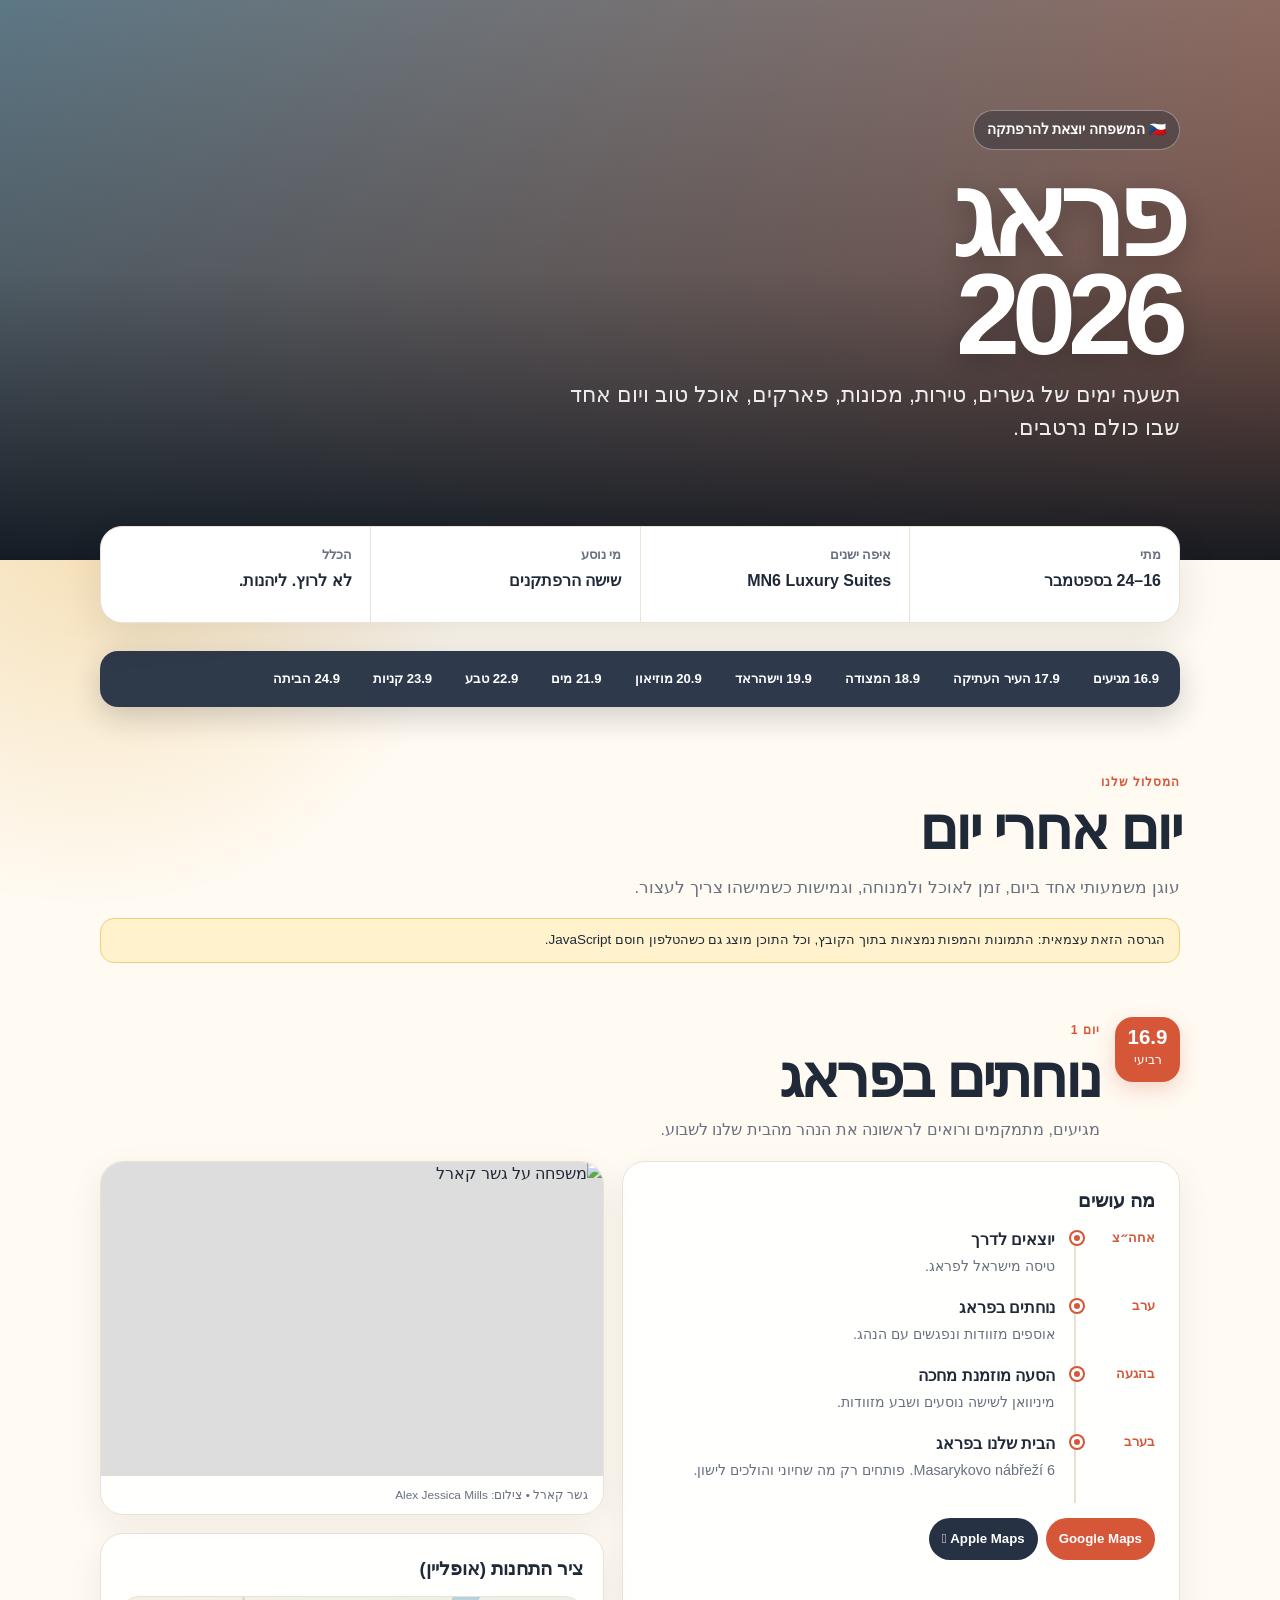
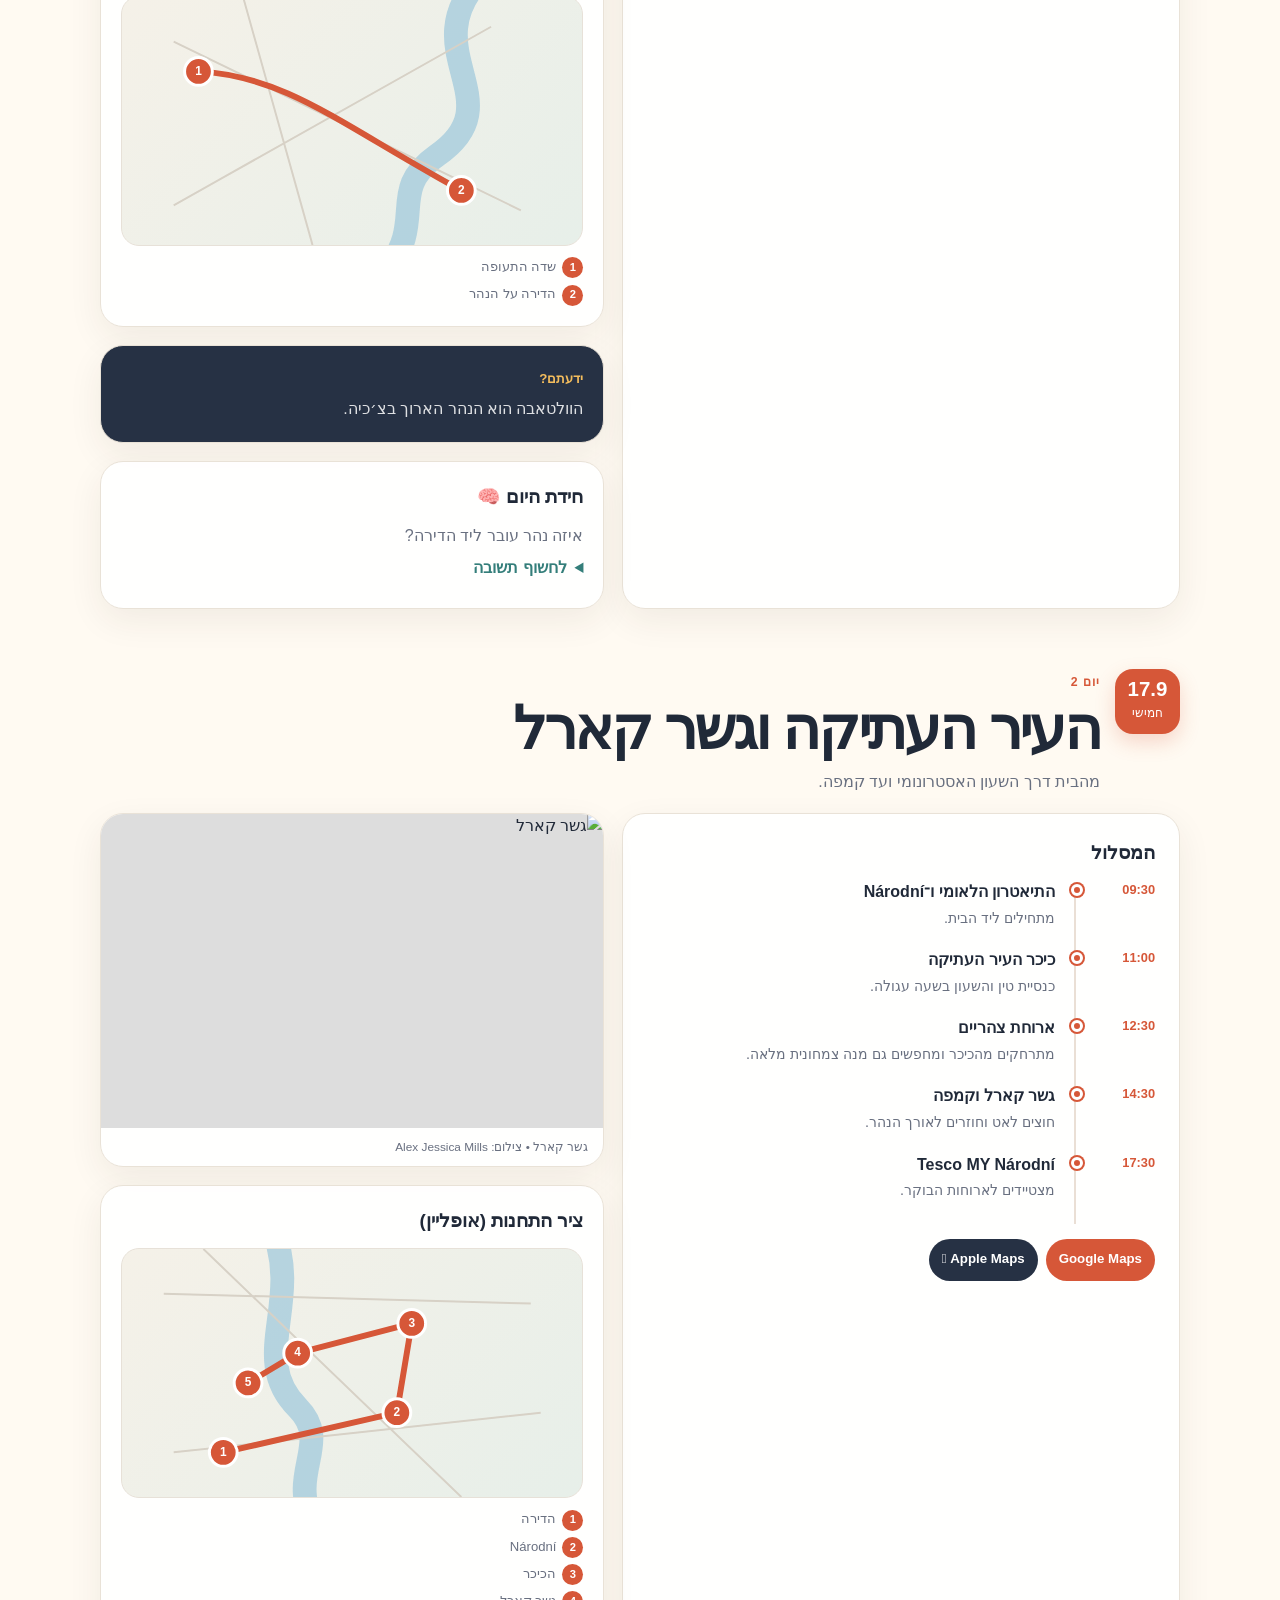
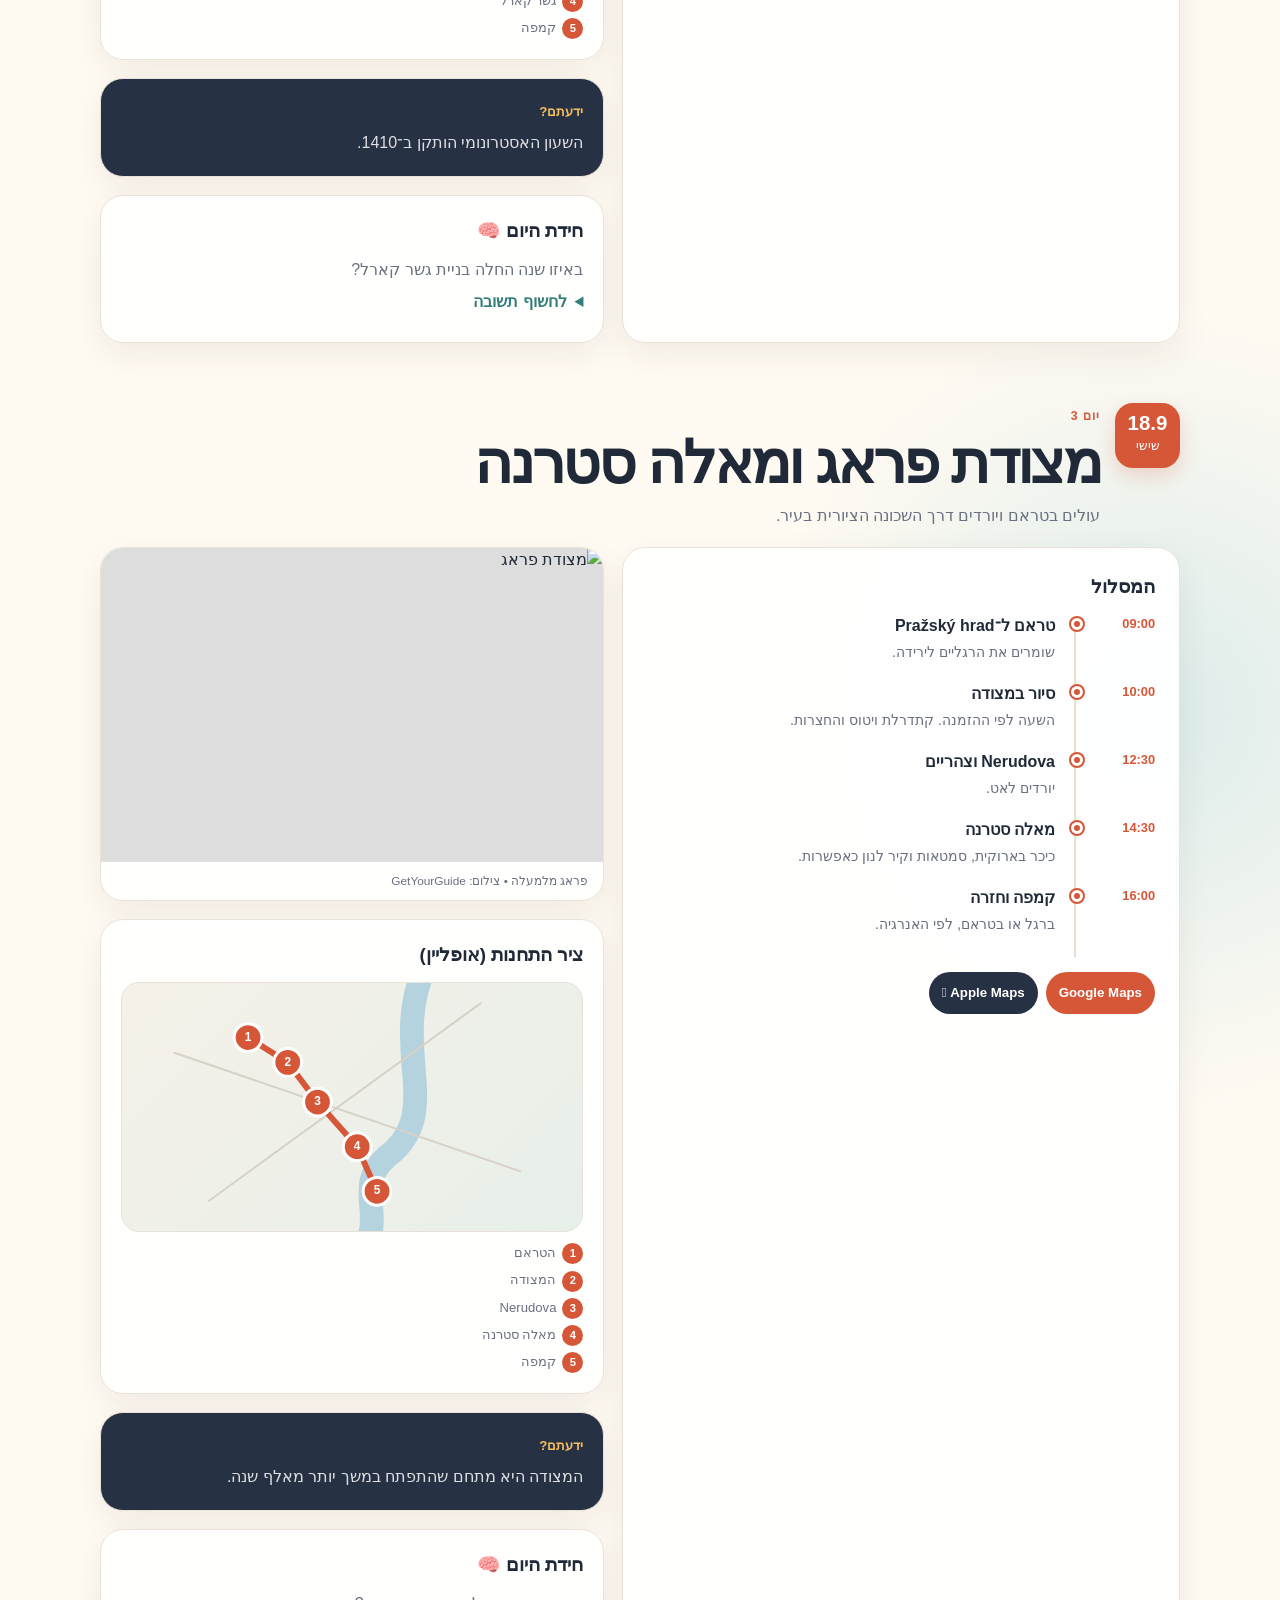
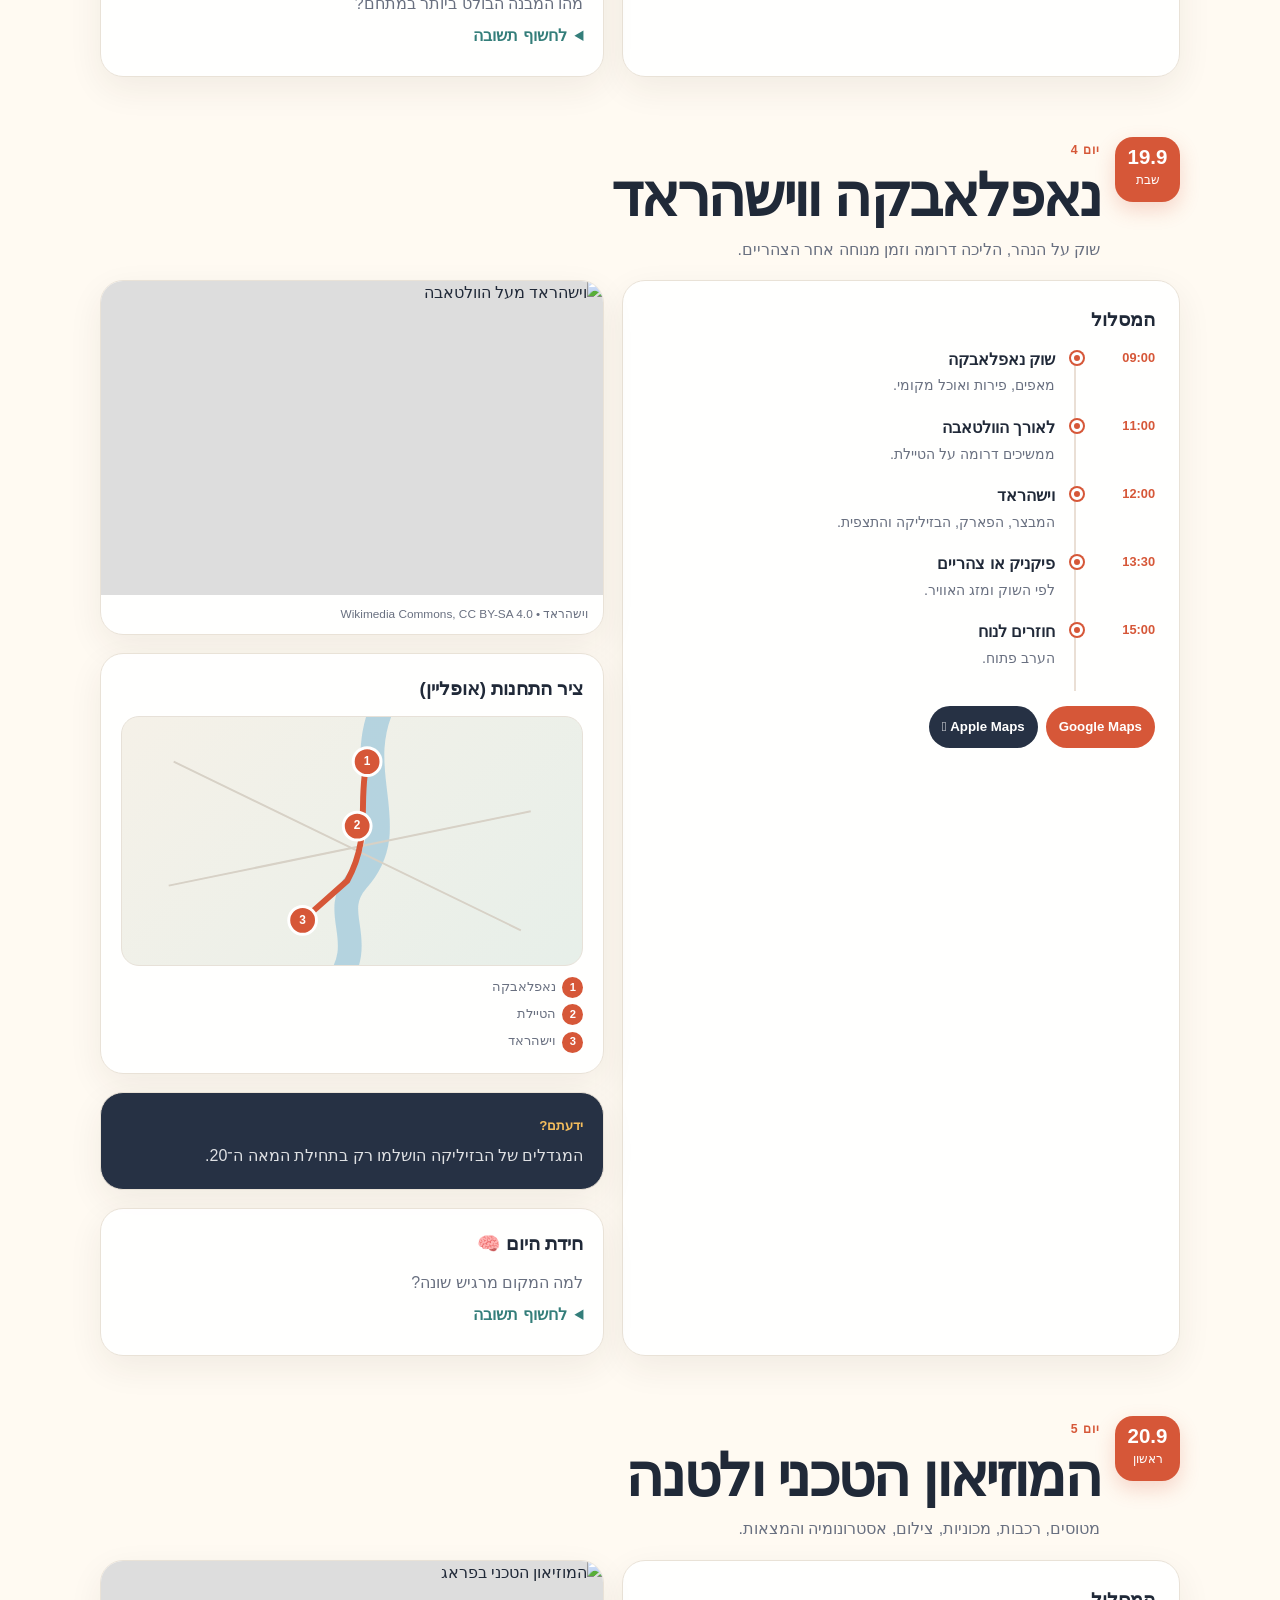
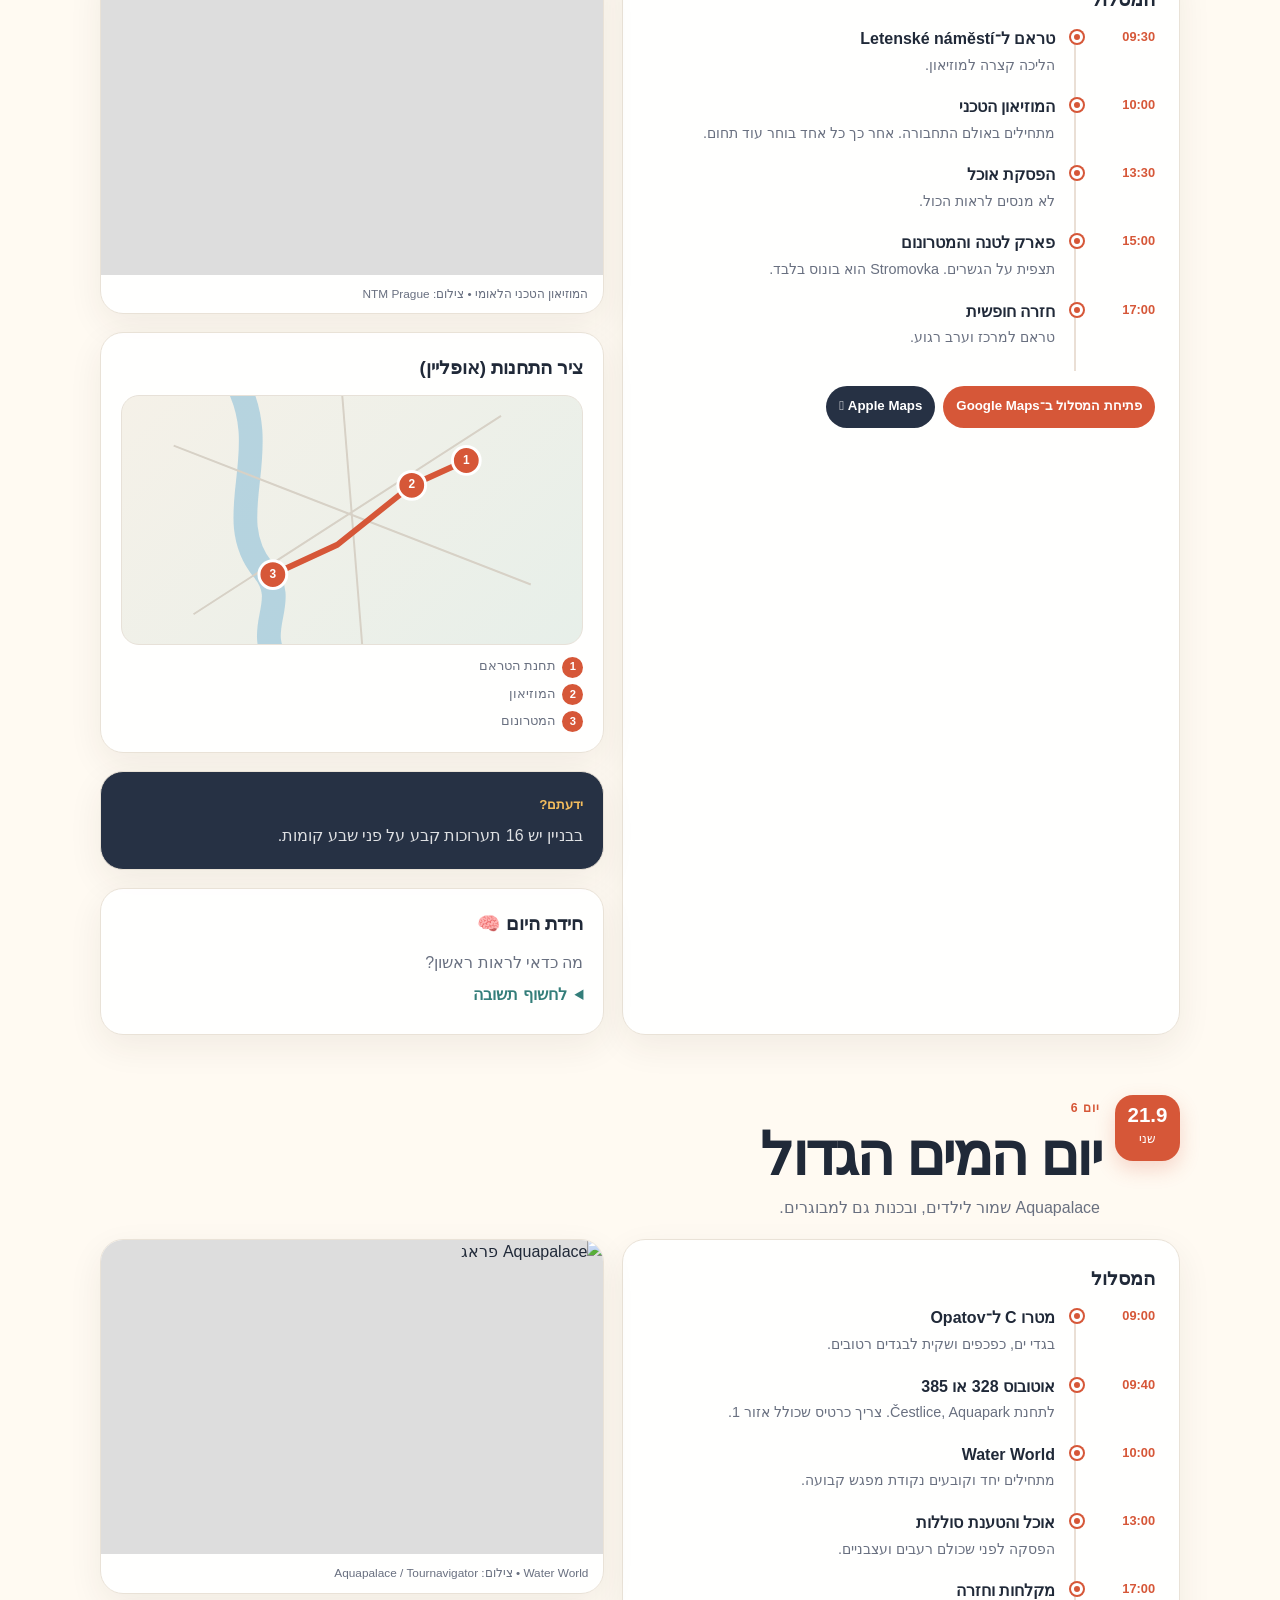
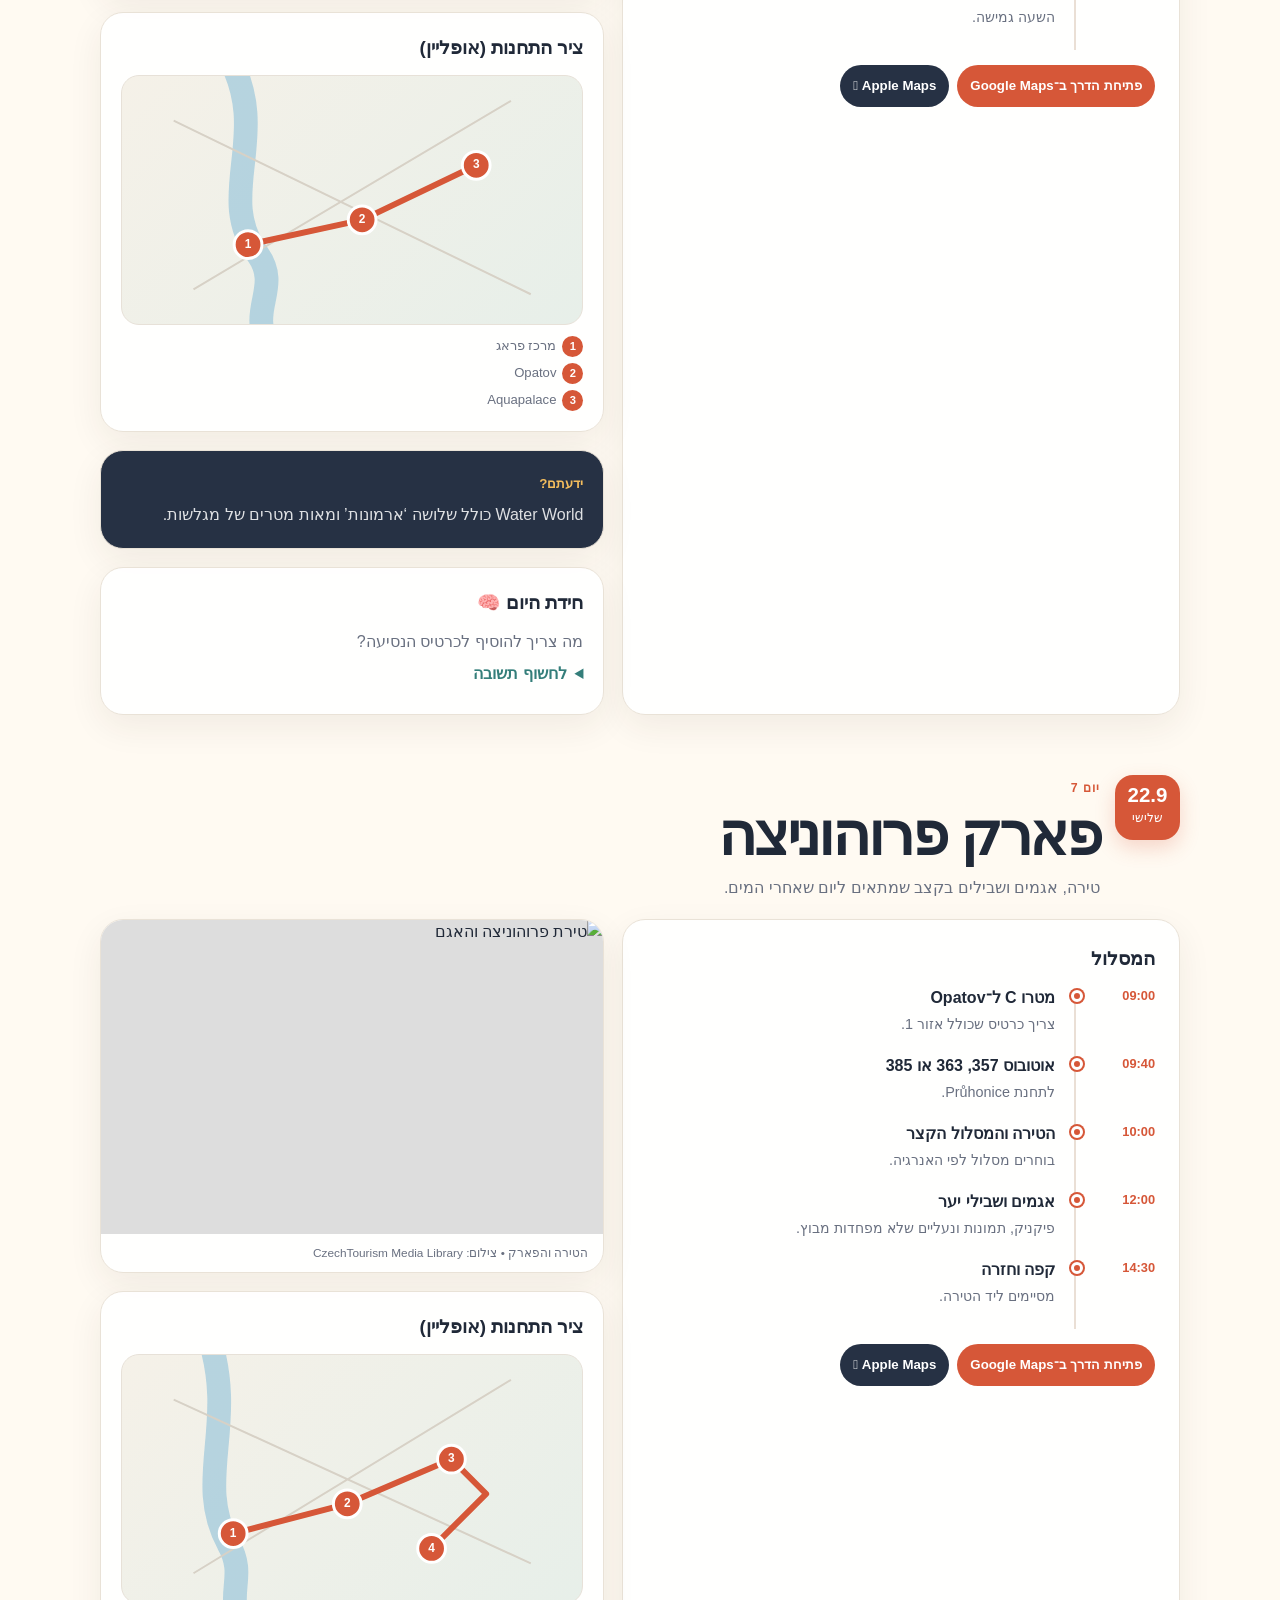
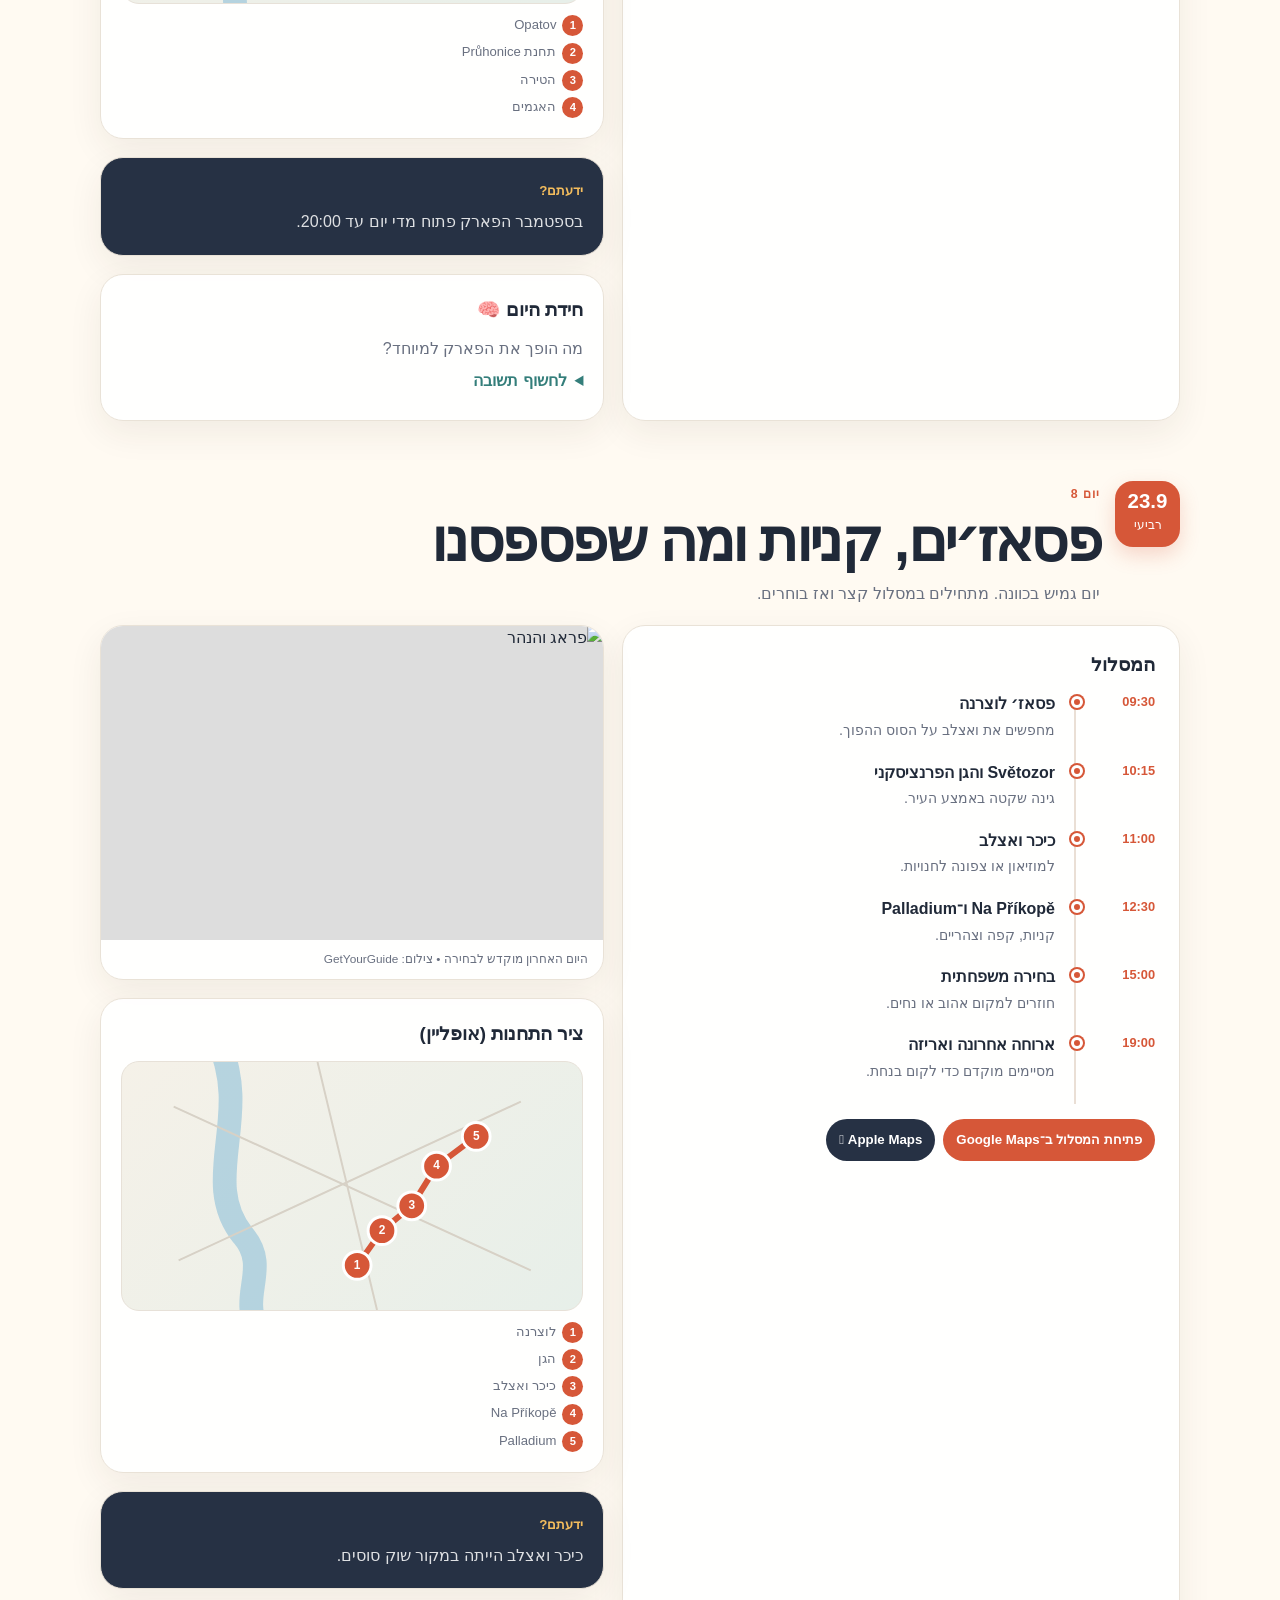
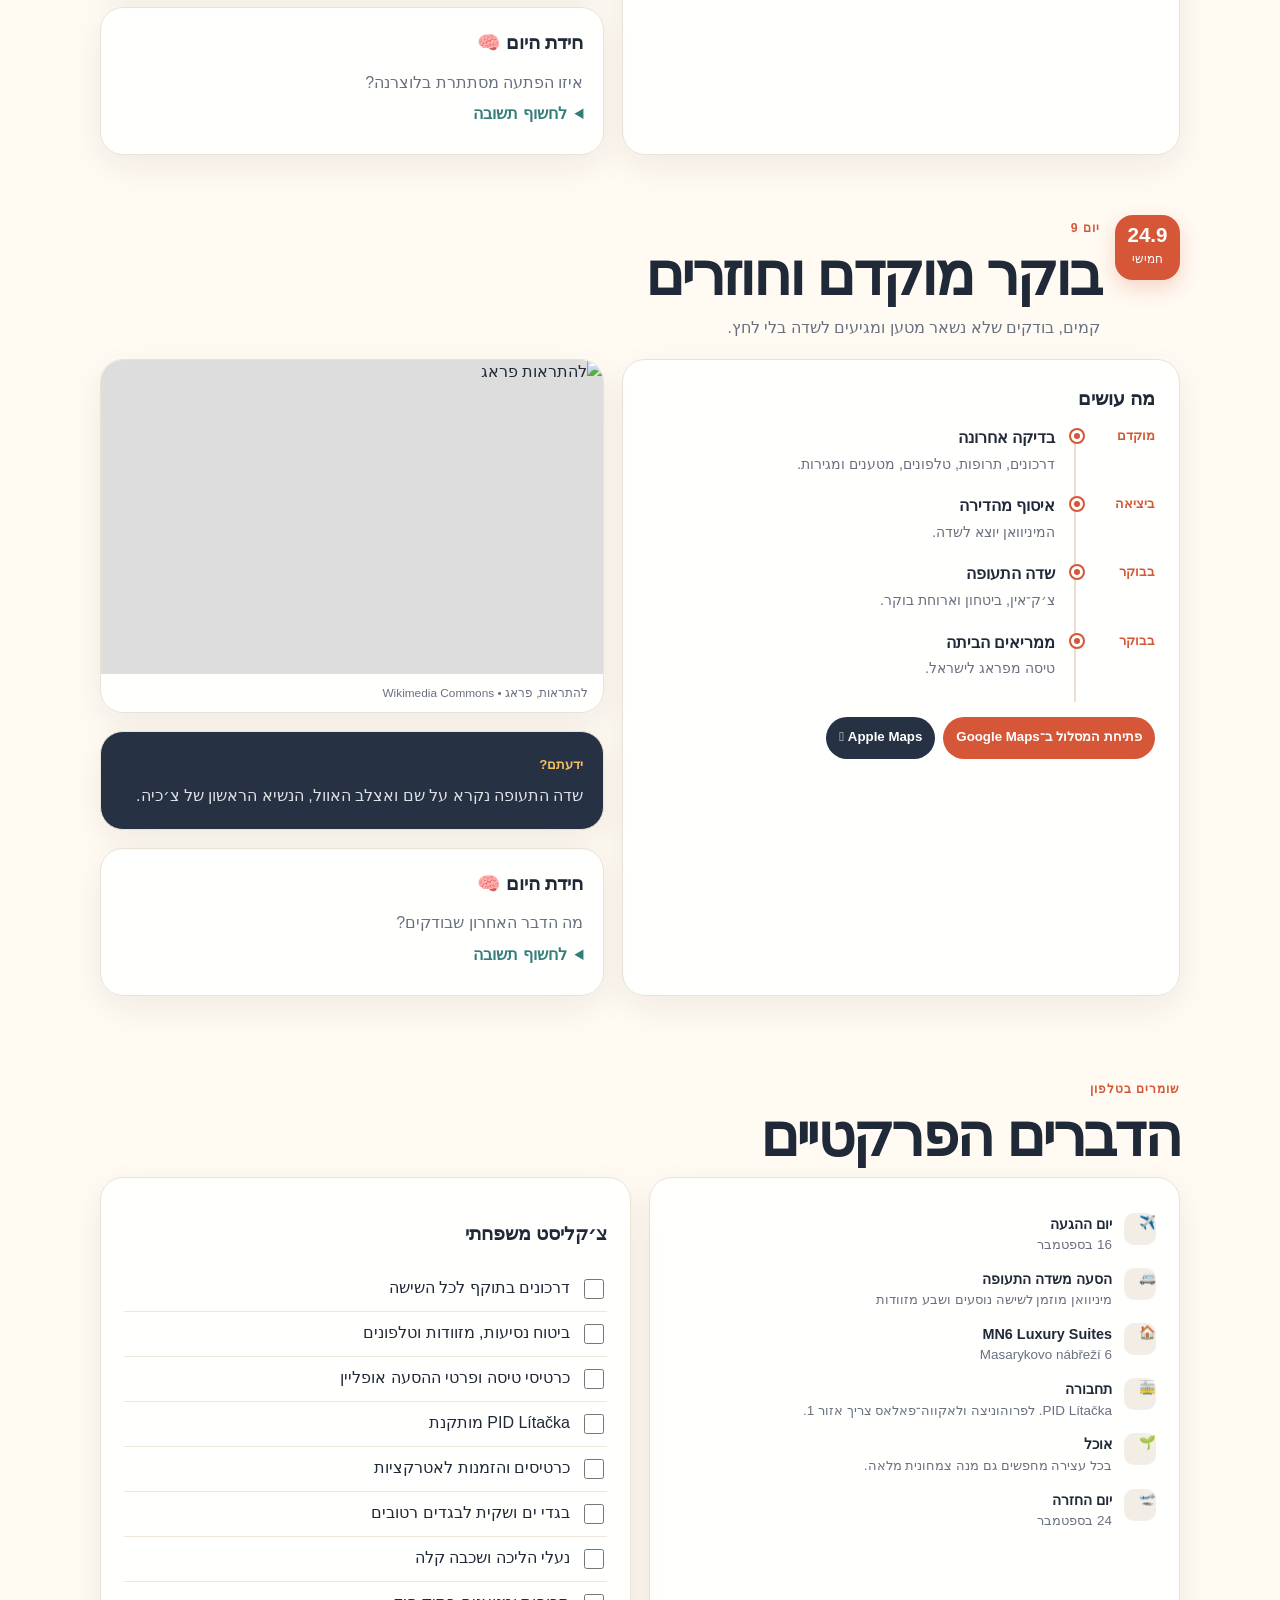
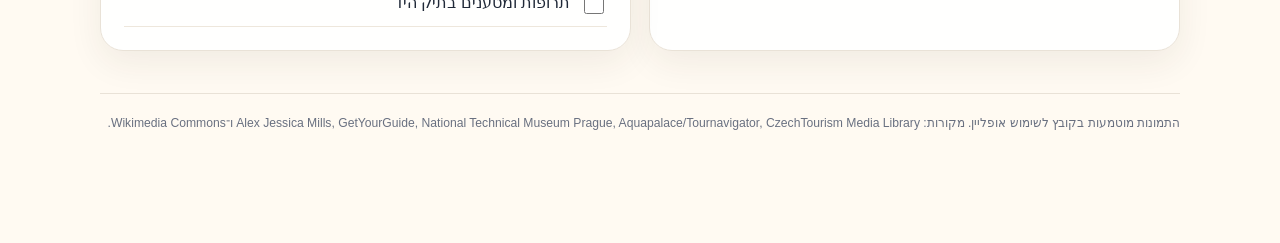
==== index.html @ 0d59b21f "Publish Prague 2026 family trip website" ====
<!doctype html>
<html lang="he" dir="rtl">
<head>
<meta charset="utf-8"><meta name="viewport" content="width=device-width,initial-scale=1,viewport-fit=cover"><meta name="theme-color" content="#263144"><meta name="robots" content="noindex,nofollow,noarchive"><meta property="og:title" content="פראג 2026 | הטיול המשפחתי שלנו"><meta property="og:description" content="תשעה ימים של גשרים, טירות, פארקים והרפתקאות בפראג."><meta property="og:image" content="https://alexjessicamills.com/wp-content/uploads/2025/11/Charles-Bridge-in-Prague-768x1024.jpg"><title>פראג 2026 | הטיול המשפחתי שלנו</title>
<style>
:root{--ink:#202938;--muted:#697080;--paper:#fffaf2;--line:#e9e2d7;--red:#d65738;--teal:#347e7a;--blue:#9dc8dc;--nav:#263144;--shadow:0 16px 42px rgba(42,36,29,.11)}*{box-sizing:border-box}html{scroll-behavior:smooth}body{margin:0;background:radial-gradient(circle at 7% 4%,#f5dfb5 0,transparent 24rem),radial-gradient(circle at 90% 30%,#dcecea 0,transparent 25rem),var(--paper);color:var(--ink);font-family:Arial,"Noto Sans Hebrew",sans-serif;line-height:1.55}a{color:inherit}.wrap{width:min(1080px,calc(100% - 28px));margin:auto}.hero{min-height:560px;color:#fff;display:flex;align-items:flex-end;background:linear-gradient(180deg,rgba(8,18,27,.05),rgba(8,18,27,.28) 48%,rgba(8,18,27,.9)),url("https://alexjessicamills.com/wp-content/uploads/2025/11/Charles-Bridge-in-Prague-768x1024.jpg") center 43%/cover,linear-gradient(135deg,#617d8b,#aa6b56)}.hero-inner{padding:70px 0 75px}.tag{display:inline-flex;padding:8px 13px;border-radius:999px;border:1px solid rgba(255,255,255,.35);background:rgba(22,30,42,.35);font-weight:800;font-size:.86rem}.hero h1{font-size:clamp(4rem,11vw,7.2rem);line-height:.85;letter-spacing:-.07em;margin:18px 0 14px;text-shadow:0 8px 24px rgba(0,0,0,.25)}.hero p{max-width:650px;font-size:clamp(1.05rem,2vw,1.35rem);margin:0;color:rgba(255,255,255,.9)}.trip-facts{display:grid;grid-template-columns:repeat(4,1fr);gap:1px;background:var(--line);border:1px solid var(--line);border-radius:22px;overflow:hidden;box-shadow:var(--shadow);margin-top:-34px;position:relative}.trip-facts div{background:#fff;padding:18px;min-height:95px}.trip-facts small{display:block;color:var(--muted);font-weight:800}.trip-facts strong{display:block;margin-top:3px}.day-nav{position:sticky;top:0;z-index:50;margin:28px 0 0;padding:8px;display:flex;gap:7px;overflow-x:auto;background:rgba(38,49,68,.96);border-radius:18px;box-shadow:0 10px 30px rgba(20,25,35,.2)}.day-nav a{flex:0 0 auto;padding:10px 13px;border-radius:12px;color:#fff;text-decoration:none;font-size:.82rem;font-weight:800;white-space:nowrap}.intro{padding:62px 0 12px}.kicker{color:var(--red);font-weight:900;font-size:.77rem;letter-spacing:.08em}.intro h2,.day h2,.practical h2{margin:5px 0 12px;font-size:clamp(2.15rem,5vw,3.7rem);line-height:1;letter-spacing:-.045em}.intro p{max-width:760px;color:var(--muted);font-size:1.05rem}.offline{background:#fff2cc;border:1px solid #efd079;border-radius:14px;padding:11px 14px;margin-top:16px;font-size:.84rem}.day{scroll-margin-top:90px;margin:42px 0 60px}.day-head{display:flex;align-items:flex-start;gap:15px;margin-bottom:18px}.date{flex:0 0 65px;background:var(--red);color:#fff;border-radius:18px;padding:10px 7px;text-align:center;box-shadow:0 8px 20px rgba(214,87,56,.22)}.date strong{display:block;font-size:1.28rem;line-height:1}.date span{font-size:.72rem}.day-title p{margin:7px 0 0;color:var(--muted);max-width:760px}.day-layout{display:grid;grid-template-columns:minmax(0,1.05fr) minmax(310px,.95fr);gap:18px}.card{background:rgba(255,255,255,.95);border:1px solid var(--line);border-radius:23px;box-shadow:0 12px 35px rgba(52,44,35,.07);overflow:hidden}.schedule{padding:24px}.schedule h3,.side h3{margin:0 0 13px;font-size:1.18rem}.stop{display:grid;grid-template-columns:62px 18px 1fr;gap:10px;position:relative;padding-bottom:19px}.stop:not(:last-of-type):after{content:"";position:absolute;right:79px;top:15px;bottom:-3px;width:2px;background:#eadfd5}.time{color:var(--red);font-weight:900;font-size:.8rem;direction:ltr;text-align:right}.dot{width:12px;height:12px;background:var(--red);border:3px solid #fff;box-shadow:0 0 0 2px var(--red);border-radius:50%;margin-top:4px;z-index:1}.stop strong{display:block}.stop p{margin:2px 0 0;color:var(--muted);font-size:.9rem}.links{display:flex;flex-wrap:wrap;gap:8px;margin-top:18px}.map-link{display:inline-flex;align-items:center;justify-content:center;min-height:42px;padding:9px 13px;border-radius:999px;text-decoration:none;font-size:.83rem;font-weight:900;background:var(--red);color:#fff}.map-link.apple{background:var(--nav)}.map-link:not(.apple){order:-1}.day-side{display:grid;gap:18px;align-content:start}.photo{width:100%;aspect-ratio:16/10;display:block;object-fit:cover;background:#ddd}.caption{padding:10px 15px;color:var(--muted);font-size:.74rem}.side{padding:20px}.route-map{height:250px;border-radius:18px;background:linear-gradient(135deg,#f5f1e8,#e7efe9);position:relative;overflow:hidden;border:1px solid #e7e1d8}.route-map svg{width:100%;height:100%}.river{fill:none;stroke:var(--blue);stroke-width:24;opacity:.7}.streets{fill:none;stroke:#d7d1c6;stroke-width:2}.route{fill:none;stroke:var(--red);stroke-width:6;stroke-linecap:round;stroke-linejoin:round}.pin circle{fill:var(--red);stroke:#fff;stroke-width:3}.pin text{fill:#fff;font-size:12px;font-weight:900;text-anchor:middle;dominant-baseline:middle}.legend{display:grid;gap:6px;margin-top:11px}.legend span{font-size:.82rem;color:var(--muted)}.legend b{display:inline-grid;place-items:center;width:21px;height:21px;margin-left:6px;border-radius:50%;background:var(--red);color:#fff;font-size:.7rem}.fact{background:var(--nav);color:#fff}.fact small{color:#f4bd5d;font-weight:900}.fact p{margin:7px 0 0;color:rgba(255,255,255,.85)}.quiz summary{cursor:pointer;color:var(--teal);font-weight:900;padding:7px 0}.quiz p{margin:8px 0 0;color:var(--muted)}.top-link{display:block;text-align:center;margin:18px 0;color:var(--muted);font-weight:800;font-size:.8rem}.practical{scroll-margin-top:90px;margin:80px 0 40px}.practical-grid{display:grid;grid-template-columns:1fr 1fr;gap:18px}.practical .card{padding:23px}.info{display:grid;grid-template-columns:34px 1fr;gap:10px;margin:12px 0}.icon{width:32px;height:32px;border-radius:10px;background:#f3eee5;display:grid;place-items:center}.info strong{display:block;font-size:.9rem}.info span{display:block;color:var(--muted);font-size:.84rem}.check{display:flex;gap:10px;align-items:flex-start;padding:9px 0;border-bottom:1px solid #eee7dc}.check input{width:20px;height:20px;accent-color:var(--teal)}.credits{margin:42px 0 110px;padding-top:20px;border-top:1px solid var(--line);color:var(--muted);font-size:.76rem}.mobile-nav{display:none}
@media(max-width:780px){body{padding-bottom:calc(82px + env(safe-area-inset-bottom))}.hero{min-height:570px}.hero-inner{padding:60px 0 85px}.trip-facts{grid-template-columns:1fr 1fr;border-radius:18px}.trip-facts div{padding:14px;min-height:88px}.day-nav{position:relative;top:auto;margin-top:20px}.intro{padding-top:45px}.day{scroll-margin-top:18px}.day-layout,.practical-grid{grid-template-columns:1fr}.schedule{padding:20px}.route-map{height:235px}.mobile-nav{position:fixed;z-index:100;display:grid;grid-template-columns:repeat(3,1fr);right:10px;left:10px;bottom:max(8px,env(safe-area-inset-bottom));padding:7px;background:rgba(38,49,68,.96);border-radius:18px;box-shadow:0 12px 34px rgba(0,0,0,.28)}.mobile-nav a{min-height:50px;display:grid;place-items:center;color:#fff;text-decoration:none;text-align:center;font-size:.76rem;font-weight:900;border-radius:12px}.day-head{gap:11px}.date{flex-basis:59px}.credits{margin-bottom:20px}}
@media(max-width:420px){.wrap{width:min(100% - 20px,1080px)}.hero h1{font-size:4.3rem}.hero p{font-size:1rem}.trip-facts div{font-size:.87rem}.day h2{font-size:2.15rem}.stop{grid-template-columns:52px 17px 1fr;gap:8px}.stop:not(:last-of-type):after{right:68px}.route-map{height:225px}.map-link{flex:1 1 130px}}
</style></head>
<body><header class="hero" id="top"><div class="wrap hero-inner"><span class="tag">🇨🇿 המשפחה יוצאת להרפתקה</span><h1>פראג<br>2026</h1><p>תשעה ימים של גשרים, טירות, מכונות, פארקים, אוכל טוב ויום אחד שבו כולם נרטבים.</p></div></header>
<main class="wrap"><section class="trip-facts"><div><small>מתי</small><strong>16–24 בספטמבר</strong></div><div><small>איפה ישנים</small><strong>MN6 Luxury Suites</strong></div><div><small>מי נוסע</small><strong>שישה הרפתקנים</strong></div><div><small>הכלל</small><strong>לא לרוץ. ליהנות.</strong></div></section>
<nav class="day-nav"><a href="#d16">16.9 מגיעים</a><a href="#d17">17.9 העיר העתיקה</a><a href="#d18">18.9 המצודה</a><a href="#d19">19.9 וישהראד</a><a href="#d20">20.9 מוזיאון</a><a href="#d21">21.9 מים</a><a href="#d22">22.9 טבע</a><a href="#d23">23.9 קניות</a><a href="#d24">24.9 הביתה</a></nav>
<section class="intro"><span class="kicker">המסלול שלנו</span><h2>יום אחרי יום</h2><p>עוגן משמעותי אחד ביום, זמן לאוכל ולמנוחה, וגמישות כשמישהו צריך לעצור.</p><div class="offline">הגרסה הזאת עצמאית: התמונות והמפות נמצאות בתוך הקובץ, וכל התוכן מוצג גם כשהטלפון חוסם JavaScript.</div></section>

<section class="day" id="d16"><div class="day-head"><div class="date"><strong>16.9</strong><span>רביעי</span></div><div class="day-title"><span class="kicker">יום 1</span><h2>נוחתים בפראג</h2><p>מגיעים, מתמקמים ורואים לראשונה את הנהר מהבית שלנו לשבוע.</p></div></div><div class="day-layout"><article class="card schedule"><h3>מה עושים</h3><div class="stop"><span class="time">אחה״צ</span><i class="dot"></i><div><strong>יוצאים לדרך</strong><p>טיסה מישראל לפראג.</p></div></div><div class="stop"><span class="time">ערב</span><i class="dot"></i><div><strong>נוחתים בפראג</strong><p>אוספים מזוודות ונפגשים עם הנהג.</p></div></div><div class="stop"><span class="time">בהגעה</span><i class="dot"></i><div><strong>הסעה מוזמנת מחכה</strong><p>מיניוואן לשישה נוסעים ושבע מזוודות.</p></div></div><div class="stop"><span class="time">בערב</span><i class="dot"></i><div><strong>הבית שלנו בפראג</strong><p>Masarykovo nábřeží 6. פותחים רק מה שחיוני והולכים לישון.</p></div></div><div class="links"><a class="map-link apple" href="https://maps.apple.com/?saddr=Vaclav+Havel+Airport+Prague&daddr=Masarykovo+nabrezi+6+Prague"> Apple Maps</a><a class="map-link" href="https://www.google.com/maps/dir/?api=1&origin=Vaclav+Havel+Airport+Prague&destination=Masarykovo+nabrezi+6+Prague&travelmode=driving">Google Maps</a></div></article><aside class="day-side"><div class="card"><img class="photo" src="https://alexjessicamills.com/wp-content/uploads/2025/11/Charles-Bridge-in-Prague-768x1024.jpg" alt="משפחה על גשר קארל"><div class="caption">גשר קארל • צילום: Alex Jessica Mills</div></div><div class="card side"><h3>ציר התחנות (אופליין)</h3><div class="route-map"><svg viewBox="0 0 400 250"><path class="river" d="M330,-20C260,55 365,105 285,160C235,195 275,225 235,275"/><path class="streets" d="M20,45L370,215M20,210L340,30M90,0L160,250"/><path class="route" d="M45,75C135,80 190,130 310,195"/><g class="pin"><circle cx="45" cy="75" r="14"/><text x="45" y="75">1</text><circle cx="310" cy="195" r="14"/><text x="310" y="195">2</text></g></svg></div><div class="legend"><span><b>1</b>שדה התעופה</span><span><b>2</b>הדירה על הנהר</span></div></div><div class="card side fact"><small>ידעתם?</small><p>הוולטאבה הוא הנהר הארוך בצ׳כיה.</p></div><div class="card side quiz"><h3>חידת היום 🧠</h3><p>איזה נהר עובר ליד הדירה?</p><details><summary>לחשוף תשובה</summary><p>הוולטאבה.</p></details></div></aside></div></section>

<section class="day" id="d17"><div class="day-head"><div class="date"><strong>17.9</strong><span>חמישי</span></div><div class="day-title"><span class="kicker">יום 2</span><h2>העיר העתיקה וגשר קארל</h2><p>מהבית דרך השעון האסטרונומי ועד קמפה.</p></div></div><div class="day-layout"><article class="card schedule"><h3>המסלול</h3><div class="stop"><span class="time">09:30</span><i class="dot"></i><div><strong>התיאטרון הלאומי ו־Národní</strong><p>מתחילים ליד הבית.</p></div></div><div class="stop"><span class="time">11:00</span><i class="dot"></i><div><strong>כיכר העיר העתיקה</strong><p>כנסיית טין והשעון בשעה עגולה.</p></div></div><div class="stop"><span class="time">12:30</span><i class="dot"></i><div><strong>ארוחת צהריים</strong><p>מתרחקים מהכיכר ומחפשים גם מנה צמחונית מלאה.</p></div></div><div class="stop"><span class="time">14:30</span><i class="dot"></i><div><strong>גשר קארל וקמפה</strong><p>חוצים לאט וחוזרים לאורך הנהר.</p></div></div><div class="stop"><span class="time">17:30</span><i class="dot"></i><div><strong>Tesco MY Národní</strong><p>מצטיידים לארוחות הבוקר.</p></div></div><div class="links"><a class="map-link apple" href="https://maps.apple.com/?q=Old+Town+Square+Prague"> Apple Maps</a><a class="map-link" href="https://www.google.com/maps/dir/?api=1&origin=National+Theatre+Prague&destination=Kampa+Island+Prague&waypoints=Old+Town+Square+Prague%7CCharles+Bridge+Prague&travelmode=walking">Google Maps</a></div></article><aside class="day-side"><div class="card"><img class="photo" src="https://alexjessicamills.com/wp-content/uploads/2025/11/Charles-Bridge-in-Prague-768x1024.jpg" alt="גשר קארל"><div class="caption">גשר קארל • צילום: Alex Jessica Mills</div></div><div class="card side"><h3>ציר התחנות (אופליין)</h3><div class="route-map"><svg viewBox="0 0 400 250"><path class="river" d="M120,-20C150,55 95,110 145,160C180,195 135,225 160,275"/><path class="streets" d="M10,45L380,55M20,205L390,165M50,0L310,250"/><path class="route" d="M70,205L245,165L260,75L145,105L95,135"/><g class="pin"><circle cx="70" cy="205" r="14"/><text x="70" y="205">1</text><circle cx="245" cy="165" r="14"/><text x="245" y="165">2</text><circle cx="260" cy="75" r="14"/><text x="260" y="75">3</text><circle cx="145" cy="105" r="14"/><text x="145" y="105">4</text><circle cx="95" cy="135" r="14"/><text x="95" y="135">5</text></g></svg></div><div class="legend"><span><b>1</b>הדירה</span><span><b>2</b>Národní</span><span><b>3</b>הכיכר</span><span><b>4</b>גשר קארל</span><span><b>5</b>קמפה</span></div></div><div class="card side fact"><small>ידעתם?</small><p>השעון האסטרונומי הותקן ב־1410.</p></div><div class="card side quiz"><h3>חידת היום 🧠</h3><p>באיזו שנה החלה בניית גשר קארל?</p><details><summary>לחשוף תשובה</summary><p>1357.</p></details></div></aside></div></section>

<section class="day" id="d18"><div class="day-head"><div class="date"><strong>18.9</strong><span>שישי</span></div><div class="day-title"><span class="kicker">יום 3</span><h2>מצודת פראג ומאלה סטרנה</h2><p>עולים בטראם ויורדים דרך השכונה הציורית בעיר.</p></div></div><div class="day-layout"><article class="card schedule"><h3>המסלול</h3><div class="stop"><span class="time">09:00</span><i class="dot"></i><div><strong>טראם ל־Pražský hrad</strong><p>שומרים את הרגליים לירידה.</p></div></div><div class="stop"><span class="time">10:00</span><i class="dot"></i><div><strong>סיור במצודה</strong><p>השעה לפי ההזמנה. קתדרלת ויטוס והחצרות.</p></div></div><div class="stop"><span class="time">12:30</span><i class="dot"></i><div><strong>Nerudova וצהריים</strong><p>יורדים לאט.</p></div></div><div class="stop"><span class="time">14:30</span><i class="dot"></i><div><strong>מאלה סטרנה</strong><p>כיכר בארוקית, סמטאות וקיר לנון כאפשרות.</p></div></div><div class="stop"><span class="time">16:00</span><i class="dot"></i><div><strong>קמפה וחזרה</strong><p>ברגל או בטראם, לפי האנרגיה.</p></div></div><div class="links"><a class="map-link apple" href="https://maps.apple.com/?q=Prague+Castle"> Apple Maps</a><a class="map-link" href="https://www.google.com/maps/dir/?api=1&origin=Prague+Castle&destination=Kampa+Island+Prague&waypoints=Nerudova+Prague%7CMalostranske+namesti+Prague&travelmode=walking">Google Maps</a></div></article><aside class="day-side"><div class="card"><img class="photo" src="https://cdn.getyourguide.com/image/format%3Dauto%2Cfit%3Dcrop%2Cgravity%3Dcenter%2Cquality%3D75%2Cwidth%3D1200%2Cheight%3D800%2Cdpr%3D1/tour_img/b4504b43a76e7e0736a62b6d40c71c20c31ac02d3a8b9a721a2dbb34ea655a26.jpg" alt="מצודת פראג"><div class="caption">פראג מלמעלה • צילום: GetYourGuide</div></div><div class="card side"><h3>ציר התחנות (אופליין)</h3><div class="route-map"><svg viewBox="0 0 400 250"><path class="river" d="M275,-20C235,65 295,130 235,175C200,205 235,235 210,270"/><path class="streets" d="M20,70L370,190M55,220L330,20"/><path class="route" d="M95,55L135,80L165,120L205,165L225,210"/><g class="pin"><circle cx="95" cy="55" r="14"/><text x="95" y="55">1</text><circle cx="135" cy="80" r="14"/><text x="135" y="80">2</text><circle cx="165" cy="120" r="14"/><text x="165" y="120">3</text><circle cx="205" cy="165" r="14"/><text x="205" y="165">4</text><circle cx="225" cy="210" r="14"/><text x="225" y="210">5</text></g></svg></div><div class="legend"><span><b>1</b>הטראם</span><span><b>2</b>המצודה</span><span><b>3</b>Nerudova</span><span><b>4</b>מאלה סטרנה</span><span><b>5</b>קמפה</span></div></div><div class="card side fact"><small>ידעתם?</small><p>המצודה היא מתחם שהתפתח במשך יותר מאלף שנה.</p></div><div class="card side quiz"><h3>חידת היום 🧠</h3><p>מהו המבנה הבולט ביותר במתחם?</p><details><summary>לחשוף תשובה</summary><p>קתדרלת ויטוס הקדוש.</p></details></div></aside></div></section>

<section class="day" id="d19"><div class="day-head"><div class="date"><strong>19.9</strong><span>שבת</span></div><div class="day-title"><span class="kicker">יום 4</span><h2>נאפלאבקה ווישהראד</h2><p>שוק על הנהר, הליכה דרומה וזמן מנוחה אחר הצהריים.</p></div></div><div class="day-layout"><article class="card schedule"><h3>המסלול</h3><div class="stop"><span class="time">09:00</span><i class="dot"></i><div><strong>שוק נאפלאבקה</strong><p>מאפים, פירות ואוכל מקומי.</p></div></div><div class="stop"><span class="time">11:00</span><i class="dot"></i><div><strong>לאורך הוולטאבה</strong><p>ממשיכים דרומה על הטיילת.</p></div></div><div class="stop"><span class="time">12:00</span><i class="dot"></i><div><strong>וישהראד</strong><p>המבצר, הפארק, הבזיליקה והתצפית.</p></div></div><div class="stop"><span class="time">13:30</span><i class="dot"></i><div><strong>פיקניק או צהריים</strong><p>לפי השוק ומזג האוויר.</p></div></div><div class="stop"><span class="time">15:00</span><i class="dot"></i><div><strong>חוזרים לנוח</strong><p>הערב פתוח.</p></div></div><div class="links"><a class="map-link apple" href="https://maps.apple.com/?q=Vysehrad+Prague"> Apple Maps</a><a class="map-link" href="https://www.google.com/maps/dir/?api=1&origin=Naplavka+Farmers+Market+Prague&destination=Vysehrad+Prague&travelmode=walking">Google Maps</a></div></article><aside class="day-side"><div class="card"><img class="photo" src="https://pravda24.cz/wp-content/uploads/2022/10/640px-Praha_2_Pevnost_Vysehrad_20170808_018-e1667167600132.jpg" alt="וישהראד מעל הוולטאבה"><div class="caption">וישהראד • Wikimedia Commons, CC BY-SA 4.0</div></div><div class="card side"><h3>ציר התחנות (אופליין)</h3><div class="route-map"><svg viewBox="0 0 400 250"><path class="river" d="M235,-20C195,55 255,110 205,165C175,200 220,225 180,275"/><path class="streets" d="M20,45L370,215M15,170L380,95"/><path class="route" d="M215,45C205,85 220,120 195,165L150,205"/><g class="pin"><circle cx="215" cy="45" r="14"/><text x="215" y="45">1</text><circle cx="205" cy="110" r="14"/><text x="205" y="110">2</text><circle cx="150" cy="205" r="14"/><text x="150" y="205">3</text></g></svg></div><div class="legend"><span><b>1</b>נאפלאבקה</span><span><b>2</b>הטיילת</span><span><b>3</b>וישהראד</span></div></div><div class="card side fact"><small>ידעתם?</small><p>המגדלים של הבזיליקה הושלמו רק בתחילת המאה ה־20.</p></div><div class="card side quiz"><h3>חידת היום 🧠</h3><p>למה המקום מרגיש שונה?</p><details><summary>לחשוף תשובה</summary><p>זה מתחם מבוצר וירוק עם יותר מרחב ופחות צפיפות.</p></details></div></aside></div></section>

<section class="day" id="d20"><div class="day-head"><div class="date"><strong>20.9</strong><span>ראשון</span></div><div class="day-title"><span class="kicker">יום 5</span><h2>המוזיאון הטכני ולטנה</h2><p>מטוסים, רכבות, מכוניות, צילום, אסטרונומיה והמצאות.</p></div></div><div class="day-layout"><article class="card schedule"><h3>המסלול</h3><div class="stop"><span class="time">09:30</span><i class="dot"></i><div><strong>טראם ל־Letenské náměstí</strong><p>הליכה קצרה למוזיאון.</p></div></div><div class="stop"><span class="time">10:00</span><i class="dot"></i><div><strong>המוזיאון הטכני</strong><p>מתחילים באולם התחבורה. אחר כך כל אחד בוחר עוד תחום.</p></div></div><div class="stop"><span class="time">13:30</span><i class="dot"></i><div><strong>הפסקת אוכל</strong><p>לא מנסים לראות הכול.</p></div></div><div class="stop"><span class="time">15:00</span><i class="dot"></i><div><strong>פארק לטנה והמטרונום</strong><p>תצפית על הגשרים. Stromovka הוא בונוס בלבד.</p></div></div><div class="stop"><span class="time">17:00</span><i class="dot"></i><div><strong>חזרה חופשית</strong><p>טראם למרכז וערב רגוע.</p></div></div><div class="links"><a class="map-link" href="https://www.google.com/maps/dir/?api=1&origin=National+Technical+Museum+Prague&destination=Prague+Metronome&travelmode=walking">פתיחת המסלול ב־Google Maps</a><a class="map-link apple" href="https://maps.apple.com/?q=National+Technical+Museum+Prague"> Apple Maps</a></div></article><aside class="day-side"><div class="card"><img class="photo" src="https://www.ntm.cz/file/25078bfcfb1d9ef83f8bce3c8a4c39f2/2300/NTM%202.jpg" alt="המוזיאון הטכני בפראג"><div class="caption">המוזיאון הטכני הלאומי • צילום: NTM Prague</div></div><div class="card side"><h3>ציר התחנות (אופליין)</h3><div class="route-map"><svg viewBox="0 0 400 250"><path class="river" d="M80,-20C125,55 65,120 110,175C140,210 95,235 130,275"/><path class="streets" d="M20,50L380,190M40,220L350,20M190,0L210,250"/><path class="route" d="M315,65L260,90L185,150L120,180"/><g class="pin"><circle cx="315" cy="65" r="14"/><text x="315" y="65">1</text><circle cx="260" cy="90" r="14"/><text x="260" y="90">2</text><circle cx="120" cy="180" r="14"/><text x="120" y="180">3</text></g></svg></div><div class="legend"><span><b>1</b>תחנת הטראם</span><span><b>2</b>המוזיאון</span><span><b>3</b>המטרונום</span></div></div><div class="card side fact"><small>ידעתם?</small><p>בבניין יש 16 תערוכות קבע על פני שבע קומות.</p></div><div class="card side quiz"><h3>חידת היום 🧠</h3><p>מה כדאי לראות ראשון?</p><details><summary>לחשוף תשובה</summary><p>את אולם התחבורה.</p></details></div></aside></div></section>

<section class="day" id="d21"><div class="day-head"><div class="date"><strong>21.9</strong><span>שני</span></div><div class="day-title"><span class="kicker">יום 6</span><h2>יום המים הגדול</h2><p>Aquapalace שמור לילדים, ובכנות גם למבוגרים.</p></div></div><div class="day-layout"><article class="card schedule"><h3>המסלול</h3><div class="stop"><span class="time">09:00</span><i class="dot"></i><div><strong>מטרו C ל־Opatov</strong><p>בגדי ים, כפכפים ושקית לבגדים רטובים.</p></div></div><div class="stop"><span class="time">09:40</span><i class="dot"></i><div><strong>אוטובוס 328 או 385</strong><p>לתחנת Čestlice, Aquapark. צריך כרטיס שכולל אזור 1.</p></div></div><div class="stop"><span class="time">10:00</span><i class="dot"></i><div><strong>Water World</strong><p>מתחילים יחד וקובעים נקודת מפגש קבועה.</p></div></div><div class="stop"><span class="time">13:00</span><i class="dot"></i><div><strong>אוכל והטענת סוללות</strong><p>הפסקה לפני שכולם רעבים ועצבניים.</p></div></div><div class="stop"><span class="time">17:00</span><i class="dot"></i><div><strong>מקלחות וחזרה</strong><p>השעה גמישה.</p></div></div><div class="links"><a class="map-link" href="https://www.google.com/maps/dir/?api=1&origin=Opatov+Metro+Prague&destination=Aquapalace+Praha&travelmode=transit">פתיחת הדרך ב־Google Maps</a><a class="map-link apple" href="https://maps.apple.com/?q=Aquapalace+Praha"> Apple Maps</a></div></article><aside class="day-side"><div class="card"><img class="photo" src="https://tournavigator.pro/%D1%84%D0%BE%D1%82%D0%BE/other/1001/1022/1450349652.jpeg" alt="Aquapalace פראג"><div class="caption">Water World • צילום: Aquapalace / Tournavigator</div></div><div class="card side"><h3>ציר התחנות (אופליין)</h3><div class="route-map"><svg viewBox="0 0 400 250"><path class="river" d="M75,-20C120,60 60,120 105,180C130,215 90,240 120,275"/><path class="streets" d="M20,45L380,220M40,215L360,25"/><path class="route" d="M95,170L210,145L325,90"/><g class="pin"><circle cx="95" cy="170" r="14"/><text x="95" y="170">1</text><circle cx="210" cy="145" r="14"/><text x="210" y="145">2</text><circle cx="325" cy="90" r="14"/><text x="325" y="90">3</text></g></svg></div><div class="legend"><span><b>1</b>מרכז פראג</span><span><b>2</b>Opatov</span><span><b>3</b>Aquapalace</span></div></div><div class="card side fact"><small>ידעתם?</small><p>Water World כולל שלושה ‘ארמונות’ ומאות מטרים של מגלשות.</p></div><div class="card side quiz"><h3>חידת היום 🧠</h3><p>מה צריך להוסיף לכרטיס הנסיעה?</p><details><summary>לחשוף תשובה</summary><p>אזור 1.</p></details></div></aside></div></section>

<section class="day" id="d22"><div class="day-head"><div class="date"><strong>22.9</strong><span>שלישי</span></div><div class="day-title"><span class="kicker">יום 7</span><h2>פארק פרוהוניצה</h2><p>טירה, אגמים ושבילים בקצב שמתאים ליום שאחרי המים.</p></div></div><div class="day-layout"><article class="card schedule"><h3>המסלול</h3><div class="stop"><span class="time">09:00</span><i class="dot"></i><div><strong>מטרו C ל־Opatov</strong><p>צריך כרטיס שכולל אזור 1.</p></div></div><div class="stop"><span class="time">09:40</span><i class="dot"></i><div><strong>אוטובוס 357, 363 או 385</strong><p>לתחנת Průhonice.</p></div></div><div class="stop"><span class="time">10:00</span><i class="dot"></i><div><strong>הטירה והמסלול הקצר</strong><p>בוחרים מסלול לפי האנרגיה.</p></div></div><div class="stop"><span class="time">12:00</span><i class="dot"></i><div><strong>אגמים ושבילי יער</strong><p>פיקניק, תמונות ונעליים שלא מפחדות מבוץ.</p></div></div><div class="stop"><span class="time">14:30</span><i class="dot"></i><div><strong>קפה וחזרה</strong><p>מסיימים ליד הטירה.</p></div></div><div class="links"><a class="map-link" href="https://www.google.com/maps/dir/?api=1&origin=Opatov+Metro+Prague&destination=Pruhonice+Castle&travelmode=transit">פתיחת הדרך ב־Google Maps</a><a class="map-link apple" href="https://maps.apple.com/?q=Pruhonice+Park+Czechia"> Apple Maps</a></div></article><aside class="day-side"><div class="card"><img class="photo" src="https://d39o3fosqm9uio.cloudfront.net/accounts/475/files/01HJ5FVE446GZD8WK7PPZ79KPZ/316154-preview.webp?v=63870439237" alt="טירת פרוהוניצה והאגם"><div class="caption">הטירה והפארק • צילום: CzechTourism Media Library</div></div><div class="card side"><h3>ציר התחנות (אופליין)</h3><div class="route-map"><svg viewBox="0 0 400 250"><path class="river" d="M55,-20C85,70 40,125 75,190C95,225 70,240 90,275"/><path class="streets" d="M20,45L380,210M40,220L360,25"/><path class="route" d="M80,180L195,150L300,105L335,140L280,195"/><g class="pin"><circle cx="80" cy="180" r="14"/><text x="80" y="180">1</text><circle cx="195" cy="150" r="14"/><text x="195" y="150">2</text><circle cx="300" cy="105" r="14"/><text x="300" y="105">3</text><circle cx="280" cy="195" r="14"/><text x="280" y="195">4</text></g></svg></div><div class="legend"><span><b>1</b>Opatov</span><span><b>2</b>תחנת Průhonice</span><span><b>3</b>הטירה</span><span><b>4</b>האגמים</span></div></div><div class="card side fact"><small>ידעתם?</small><p>בספטמבר הפארק פתוח מדי יום עד 20:00.</p></div><div class="card side quiz"><h3>חידת היום 🧠</h3><p>מה הופך את הפארק למיוחד?</p><details><summary>לחשוף תשובה</summary><p>הוא חלק מאתר מורשת עולמית של אונסק״ו.</p></details></div></aside></div></section>

<section class="day" id="d23"><div class="day-head"><div class="date"><strong>23.9</strong><span>רביעי</span></div><div class="day-title"><span class="kicker">יום 8</span><h2>פסאז׳ים, קניות ומה שפספסנו</h2><p>יום גמיש בכוונה. מתחילים במסלול קצר ואז בוחרים.</p></div></div><div class="day-layout"><article class="card schedule"><h3>המסלול</h3><div class="stop"><span class="time">09:30</span><i class="dot"></i><div><strong>פסאז׳ לוצרנה</strong><p>מחפשים את ואצלב על הסוס ההפוך.</p></div></div><div class="stop"><span class="time">10:15</span><i class="dot"></i><div><strong>Světozor והגן הפרנציסקני</strong><p>גינה שקטה באמצע העיר.</p></div></div><div class="stop"><span class="time">11:00</span><i class="dot"></i><div><strong>כיכר ואצלב</strong><p>למוזיאון או צפונה לחנויות.</p></div></div><div class="stop"><span class="time">12:30</span><i class="dot"></i><div><strong>Na Příkopě ו־Palladium</strong><p>קניות, קפה וצהריים.</p></div></div><div class="stop"><span class="time">15:00</span><i class="dot"></i><div><strong>בחירה משפחתית</strong><p>חוזרים למקום אהוב או נחים.</p></div></div><div class="stop"><span class="time">19:00</span><i class="dot"></i><div><strong>ארוחה אחרונה ואריזה</strong><p>מסיימים מוקדם כדי לקום בנחת.</p></div></div><div class="links"><a class="map-link" href="https://www.google.com/maps/dir/?api=1&origin=Lucerna+Passage+Prague&destination=Palladium+Prague&waypoints=Franciscan+Garden+Prague%7CWenceslas+Square+Prague%7CNa+Prikope+Prague&travelmode=walking">פתיחת המסלול ב־Google Maps</a><a class="map-link apple" href="https://maps.apple.com/?q=Lucerna+Passage+Prague"> Apple Maps</a></div></article><aside class="day-side"><div class="card"><img class="photo" src="https://cdn.getyourguide.com/image/format%3Dauto%2Cfit%3Dcrop%2Cgravity%3Dcenter%2Cquality%3D75%2Cwidth%3D1200%2Cheight%3D800%2Cdpr%3D1/tour_img/b4504b43a76e7e0736a62b6d40c71c20c31ac02d3a8b9a721a2dbb34ea655a26.jpg" alt="פראג והנהר"><div class="caption">היום האחרון מוקדש לבחירה • צילום: GetYourGuide</div></div><div class="card side"><h3>ציר התחנות (אופליין)</h3><div class="route-map"><svg viewBox="0 0 400 250"><path class="river" d="M65,-20C100,55 45,120 90,175C120,210 80,240 110,275"/><path class="streets" d="M20,45L380,210M25,200L370,40M165,0L225,250"/><path class="route" d="M205,205L230,170L260,145L285,105L325,75"/><g class="pin"><circle cx="205" cy="205" r="14"/><text x="205" y="205">1</text><circle cx="230" cy="170" r="14"/><text x="230" y="170">2</text><circle cx="260" cy="145" r="14"/><text x="260" y="145">3</text><circle cx="285" cy="105" r="14"/><text x="285" y="105">4</text><circle cx="325" cy="75" r="14"/><text x="325" y="75">5</text></g></svg></div><div class="legend"><span><b>1</b>לוצרנה</span><span><b>2</b>הגן</span><span><b>3</b>כיכר ואצלב</span><span><b>4</b>Na Příkopě</span><span><b>5</b>Palladium</span></div></div><div class="card side fact"><small>ידעתם?</small><p>כיכר ואצלב הייתה במקור שוק סוסים.</p></div><div class="card side quiz"><h3>חידת היום 🧠</h3><p>איזו הפתעה מסתתרת בלוצרנה?</p><details><summary>לחשוף תשובה</summary><p>פסל של ואצלב על סוס הפוך שתלוי מהתקרה.</p></details></div></aside></div></section>

<section class="day" id="d24"><div class="day-head"><div class="date"><strong>24.9</strong><span>חמישי</span></div><div class="day-title"><span class="kicker">יום 9</span><h2>בוקר מוקדם וחוזרים</h2><p>קמים, בודקים שלא נשאר מטען ומגיעים לשדה בלי לחץ.</p></div></div><div class="day-layout"><article class="card schedule"><h3>מה עושים</h3><div class="stop"><span class="time">מוקדם</span><i class="dot"></i><div><strong>בדיקה אחרונה</strong><p>דרכונים, תרופות, טלפונים, מטענים ומגירות.</p></div></div><div class="stop"><span class="time">ביציאה</span><i class="dot"></i><div><strong>איסוף מהדירה</strong><p>המיניוואן יוצא לשדה.</p></div></div><div class="stop"><span class="time">בבוקר</span><i class="dot"></i><div><strong>שדה התעופה</strong><p>צ׳ק־אין, ביטחון וארוחת בוקר.</p></div></div><div class="stop"><span class="time">בבוקר</span><i class="dot"></i><div><strong>ממריאים הביתה</strong><p>טיסה מפראג לישראל.</p></div></div><div class="links"><a class="map-link" href="https://www.google.com/maps/dir/?api=1&origin=Masarykovo+nabrezi+6+Prague&destination=Vaclav+Havel+Airport+Prague&travelmode=driving">פתיחת המסלול ב־Google Maps</a><a class="map-link apple" href="https://maps.apple.com/?saddr=Masarykovo+nabrezi+6+Prague&daddr=Vaclav+Havel+Airport+Prague"> Apple Maps</a></div></article><aside class="day-side"><div class="card"><img class="photo" src="https://pravda24.cz/wp-content/uploads/2022/10/640px-Praha_2_Pevnost_Vysehrad_20170808_018-e1667167600132.jpg" alt="להתראות פראג"><div class="caption">להתראות, פראג • Wikimedia Commons</div></div><div class="card side fact"><small>ידעתם?</small><p>שדה התעופה נקרא על שם ואצלב האוול, הנשיא הראשון של צ׳כיה.</p></div><div class="card side quiz"><h3>חידת היום 🧠</h3><p>מה הדבר האחרון שבודקים?</p><details><summary>לחשוף תשובה</summary><p>שהדרכונים, התרופות, הטלפונים והמטענים איתנו.</p></details></div></aside></div></section>

<section class="practical" id="practical"><span class="kicker">שומרים בטלפון</span><h2>הדברים הפרקטיים</h2><div class="practical-grid"><article class="card"><div class="info"><span class="icon">✈️</span><div><strong>יום ההגעה</strong><span>16 בספטמבר</span></div></div><div class="info"><span class="icon">🚐</span><div><strong>הסעה משדה התעופה</strong><span>מיניוואן מוזמן לשישה נוסעים ושבע מזוודות</span></div></div><div class="info"><span class="icon">🏠</span><div><strong>MN6 Luxury Suites</strong><span>Masarykovo nábřeží 6</span></div></div><div class="info"><span class="icon">🚋</span><div><strong>תחבורה</strong><span>PID Lítačka. לפרוהוניצה ולאקווה־פאלאס צריך אזור 1.</span></div></div><div class="info"><span class="icon">🌱</span><div><strong>אוכל</strong><span>בכל עצירה מחפשים גם מנה צמחונית מלאה.</span></div></div><div class="info"><span class="icon">🛫</span><div><strong>יום החזרה</strong><span>24 בספטמבר</span></div></div></article><article class="card"><h3>צ׳קליסט משפחתי</h3><label class="check"><input type="checkbox"><span>דרכונים בתוקף לכל השישה</span></label><label class="check"><input type="checkbox"><span>ביטוח נסיעות, מזוודות וטלפונים</span></label><label class="check"><input type="checkbox"><span>כרטיסי טיסה ופרטי ההסעה אופליין</span></label><label class="check"><input type="checkbox"><span>PID Lítačka מותקנת</span></label><label class="check"><input type="checkbox"><span>כרטיסים והזמנות לאטרקציות</span></label><label class="check"><input type="checkbox"><span>בגדי ים ושקית לבגדים רטובים</span></label><label class="check"><input type="checkbox"><span>נעלי הליכה ושכבה קלה</span></label><label class="check"><input type="checkbox"><span>תרופות ומטענים בתיק היד</span></label></article></div></section>
<div class="credits">התמונות מוטמעות בקובץ לשימוש אופליין. מקורות: Alex Jessica Mills, GetYourGuide, National Technical Museum Prague, Aquapalace/Tournavigator, CzechTourism Media Library ו־Wikimedia Commons.</div>
</main><nav class="mobile-nav"><a href="#d16">📅<br>הימים</a><a href="#d20">✨<br>אטרקציות</a><a href="#practical">🎒<br>פרטים</a></nav></body></html>
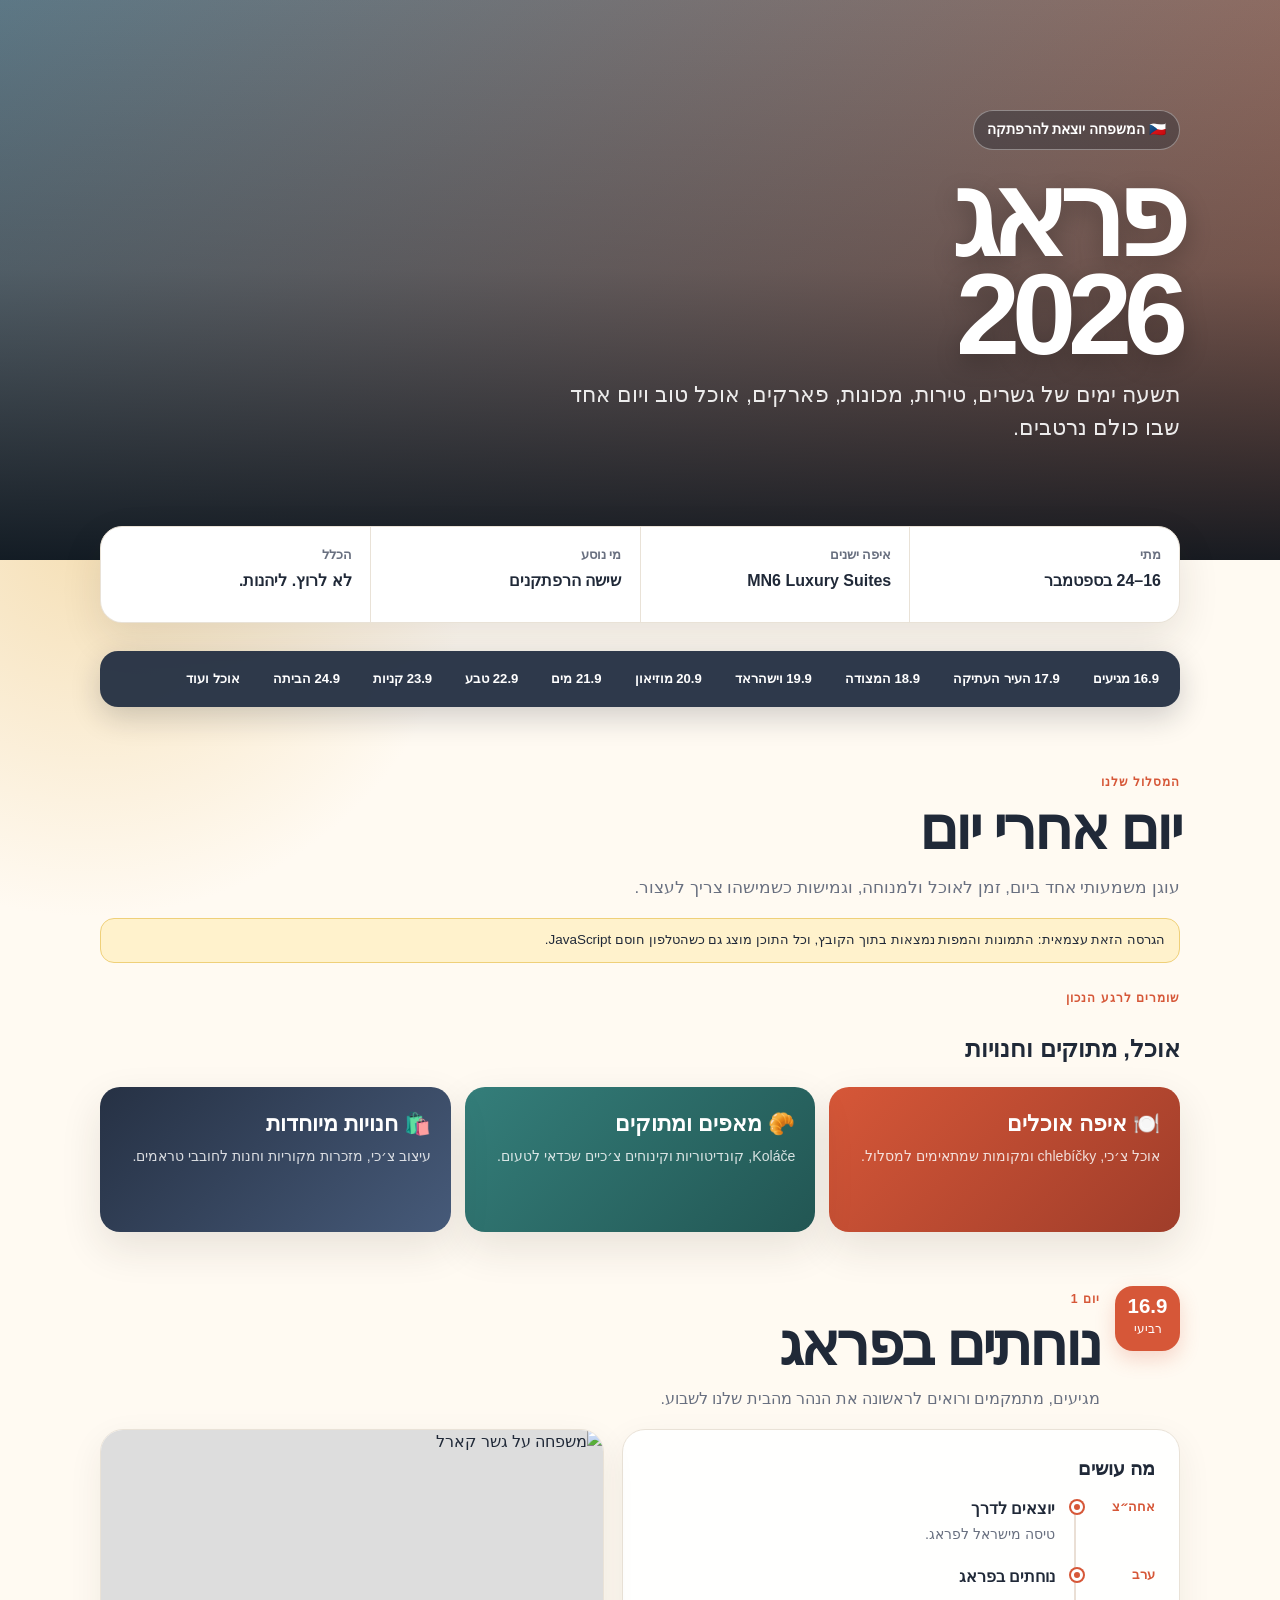
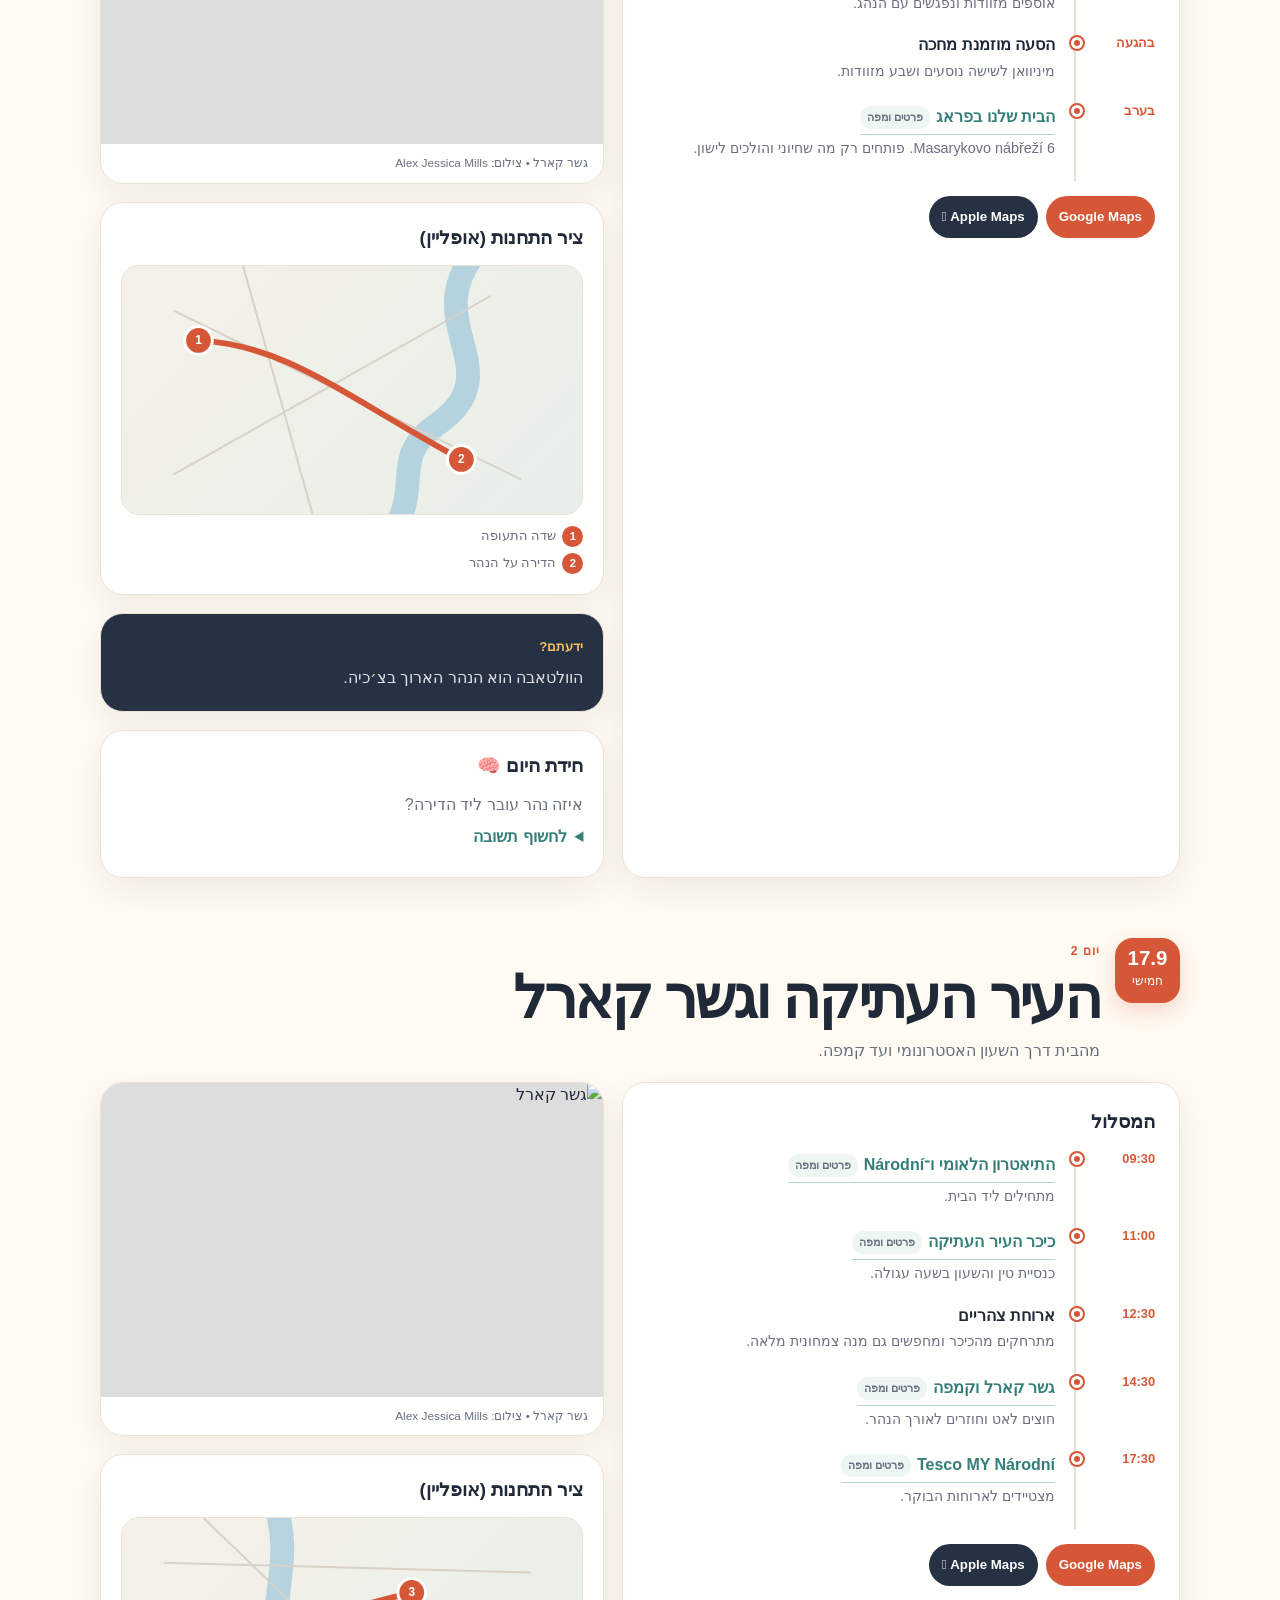
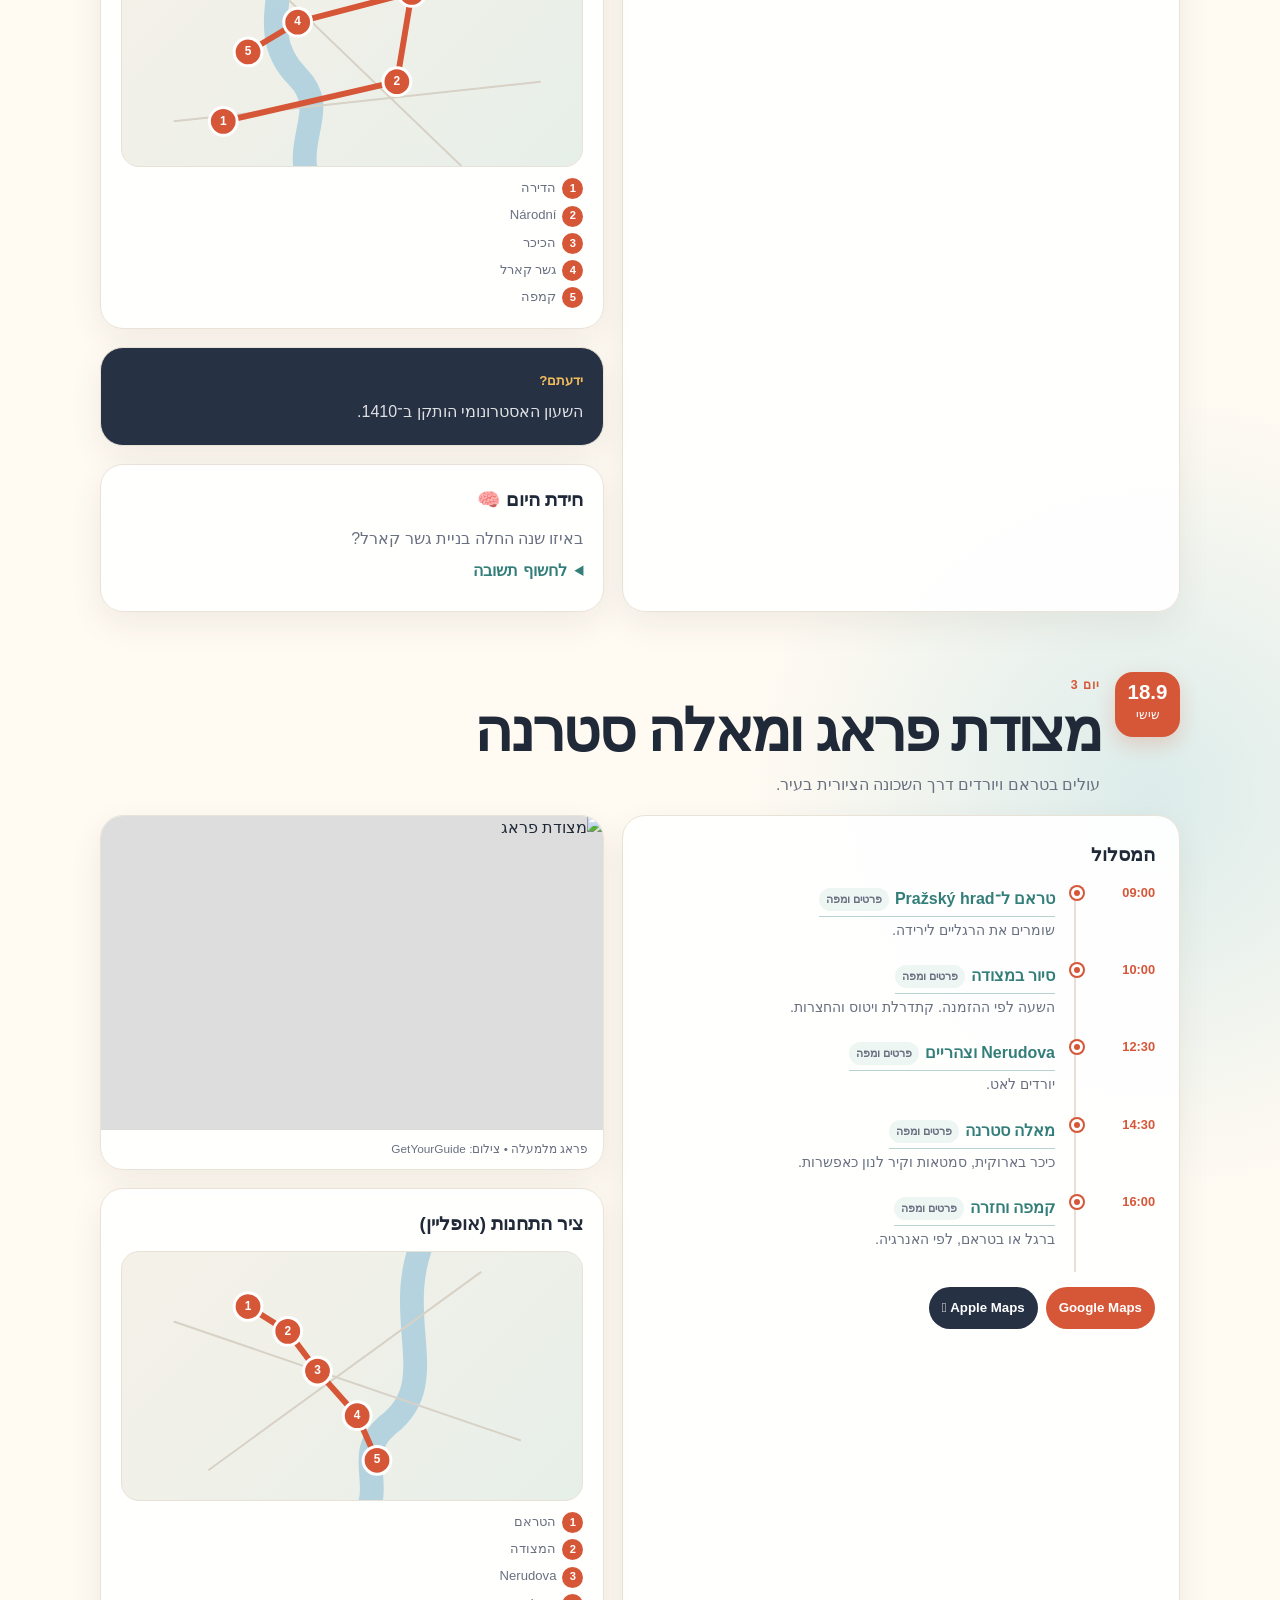
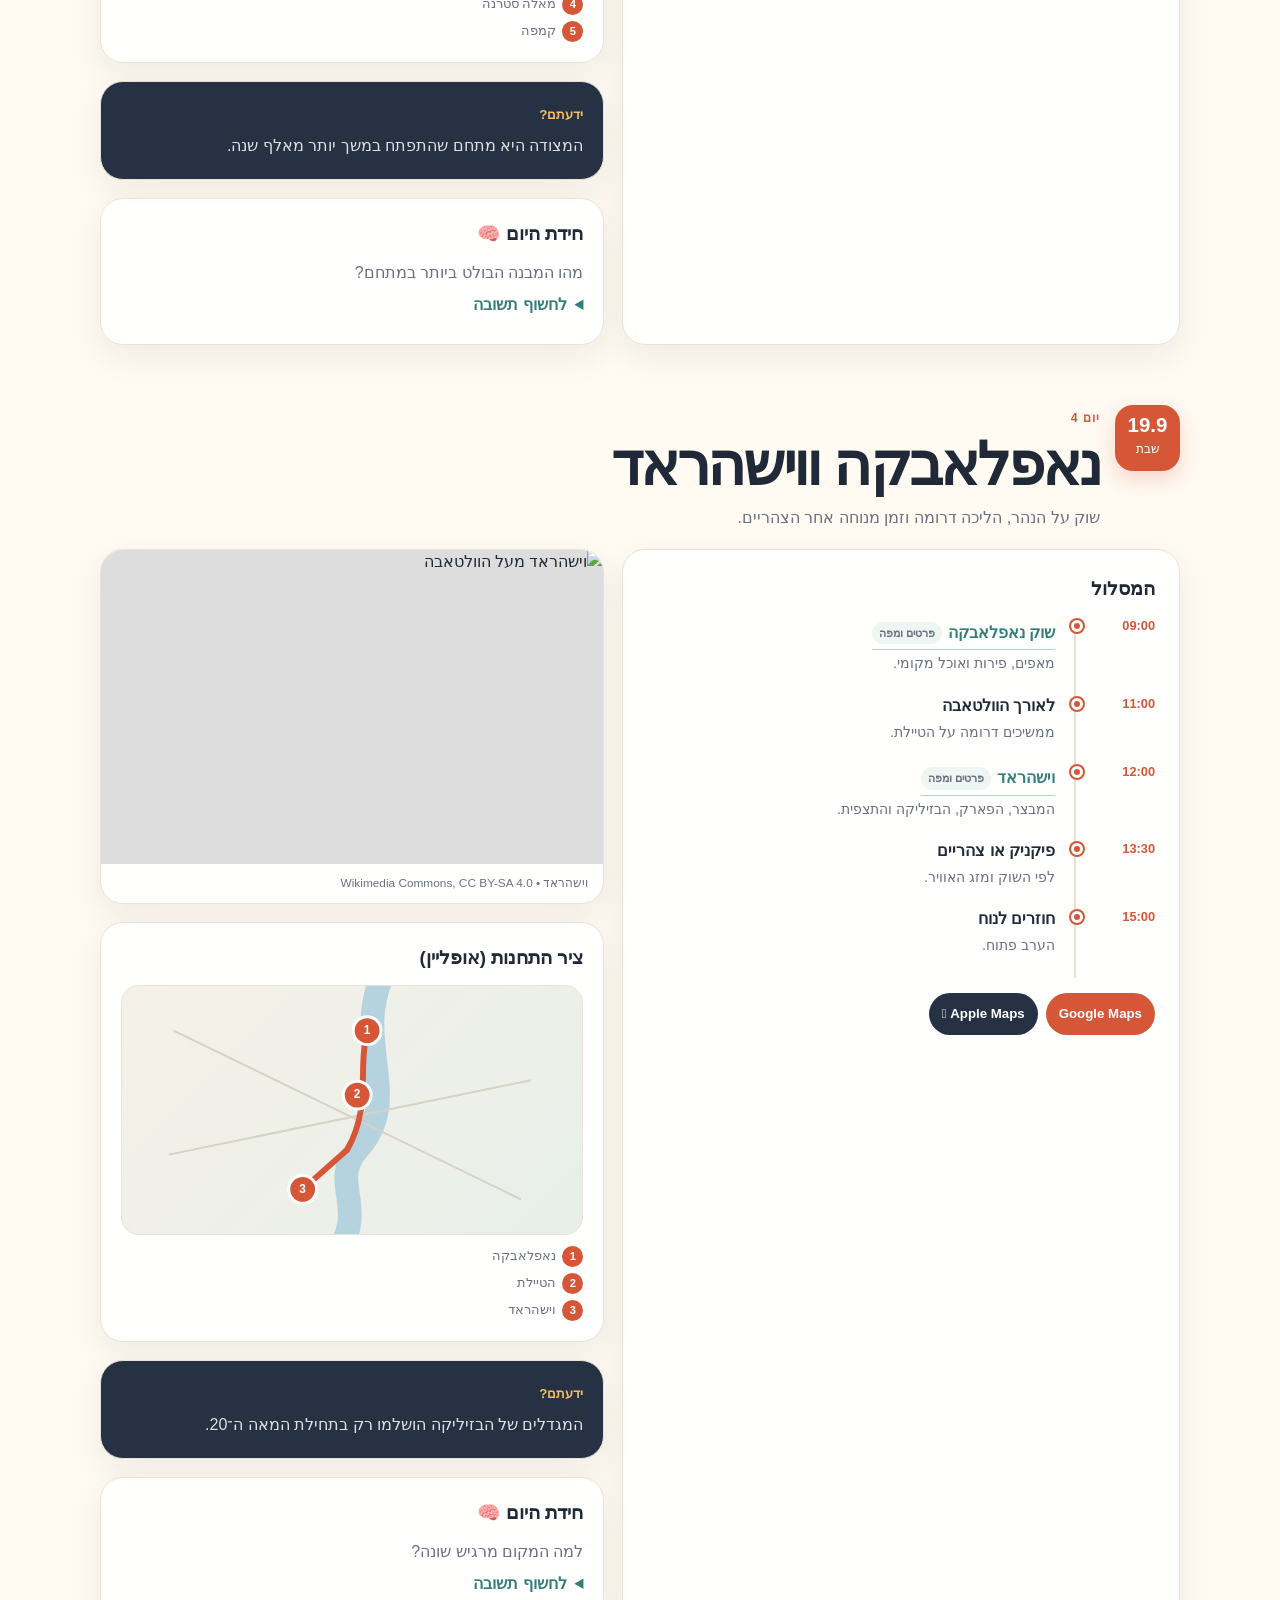
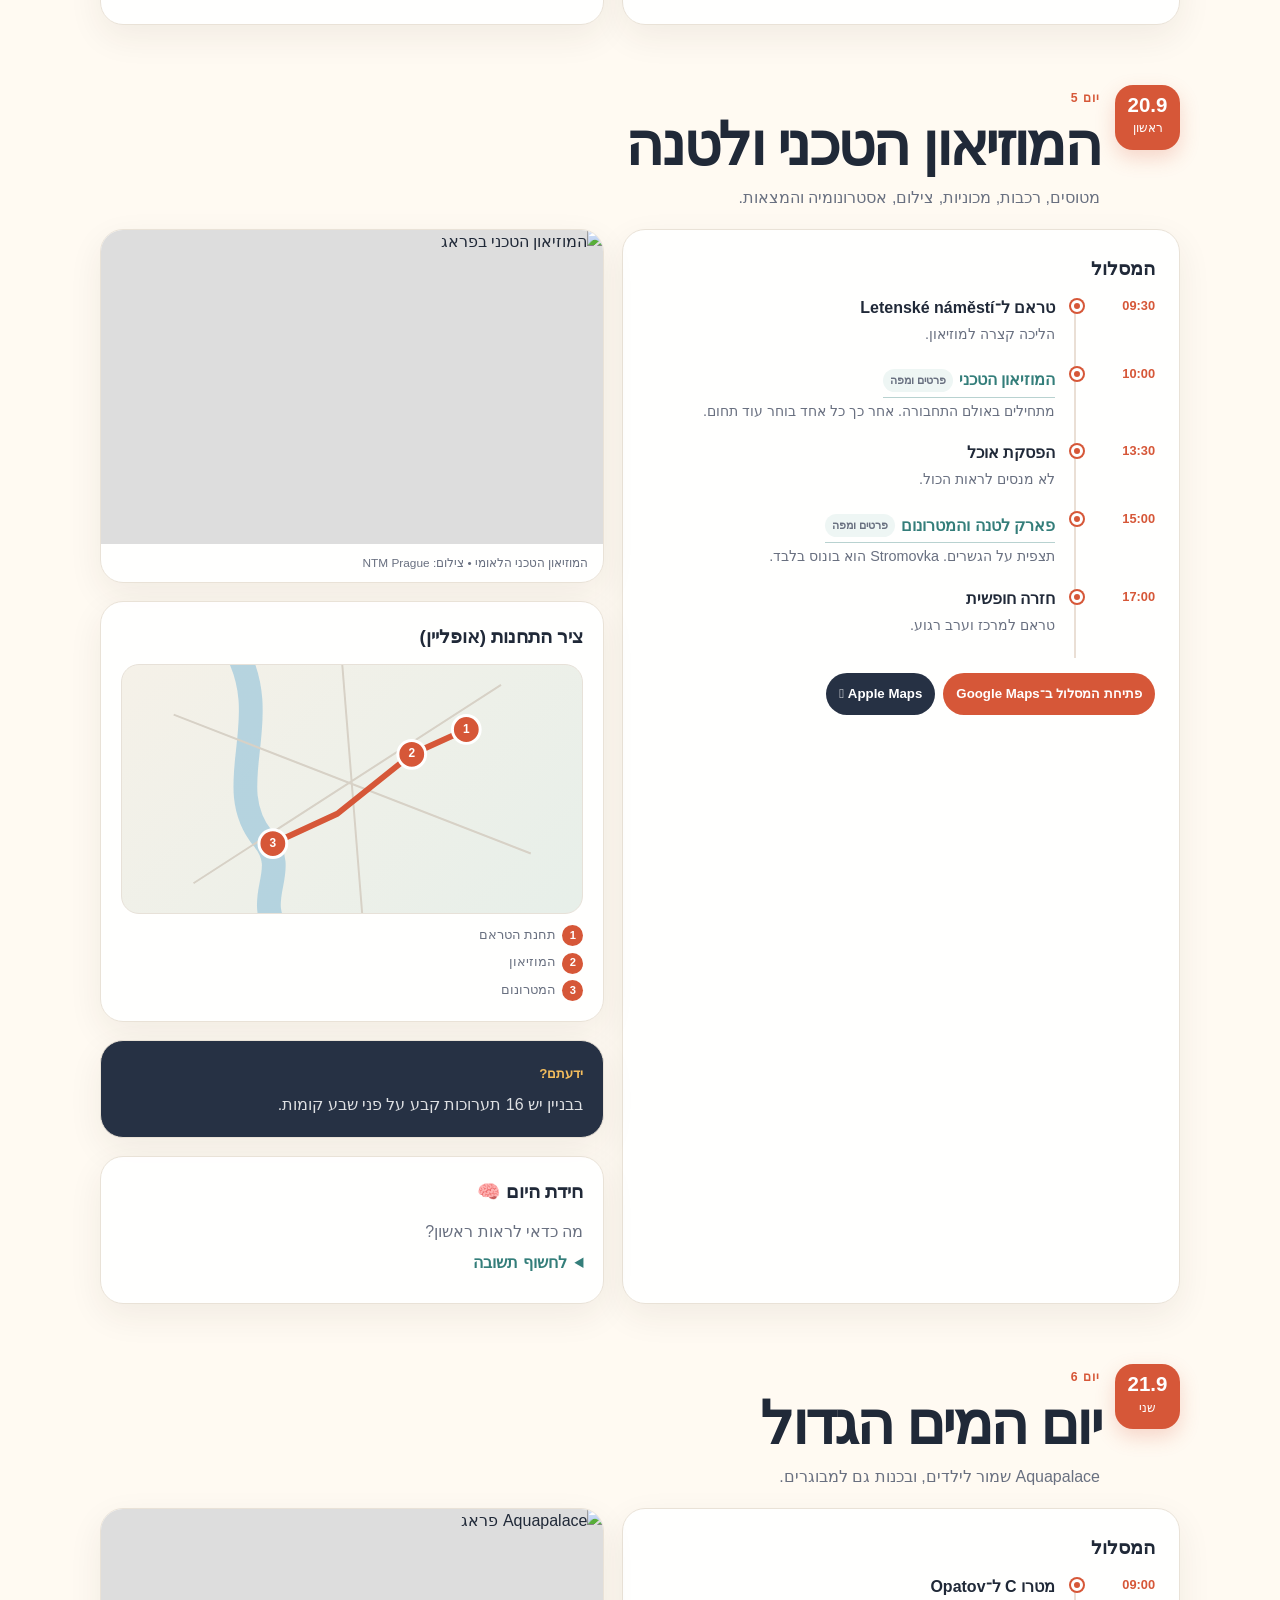
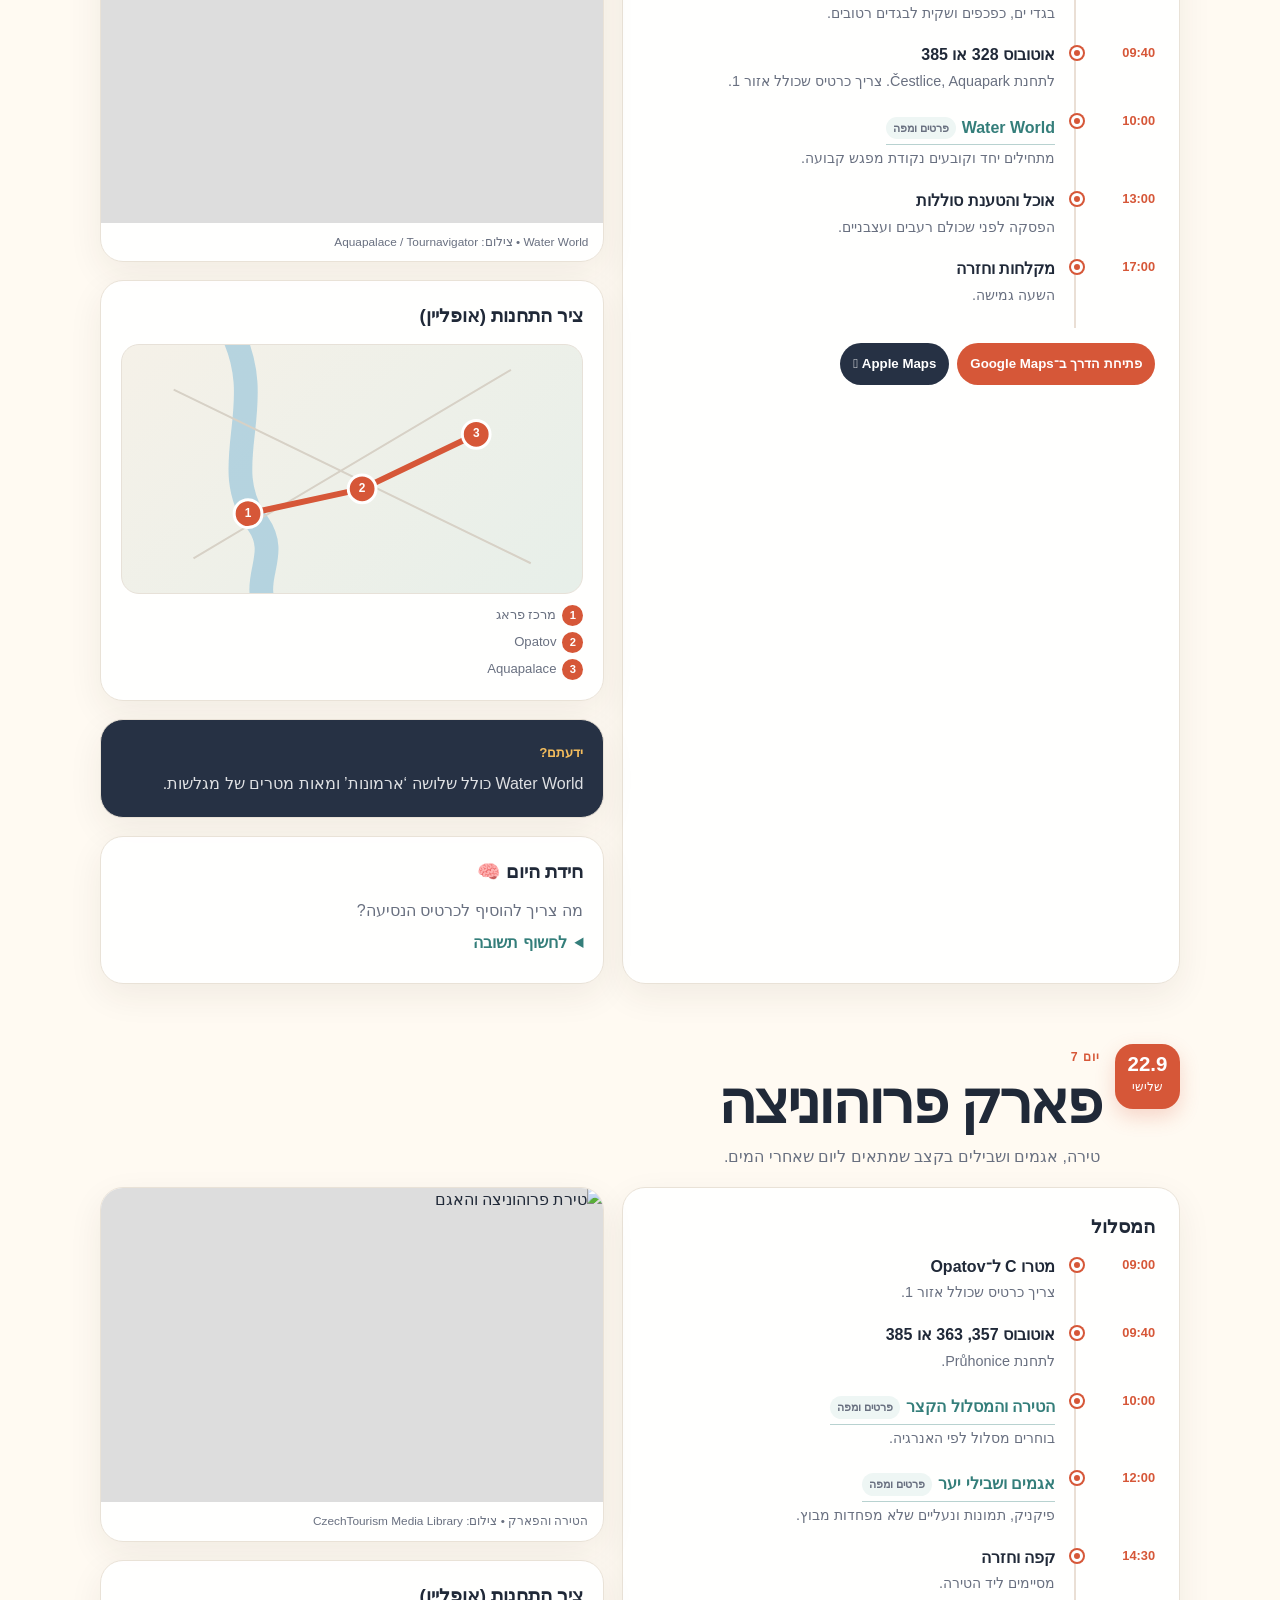
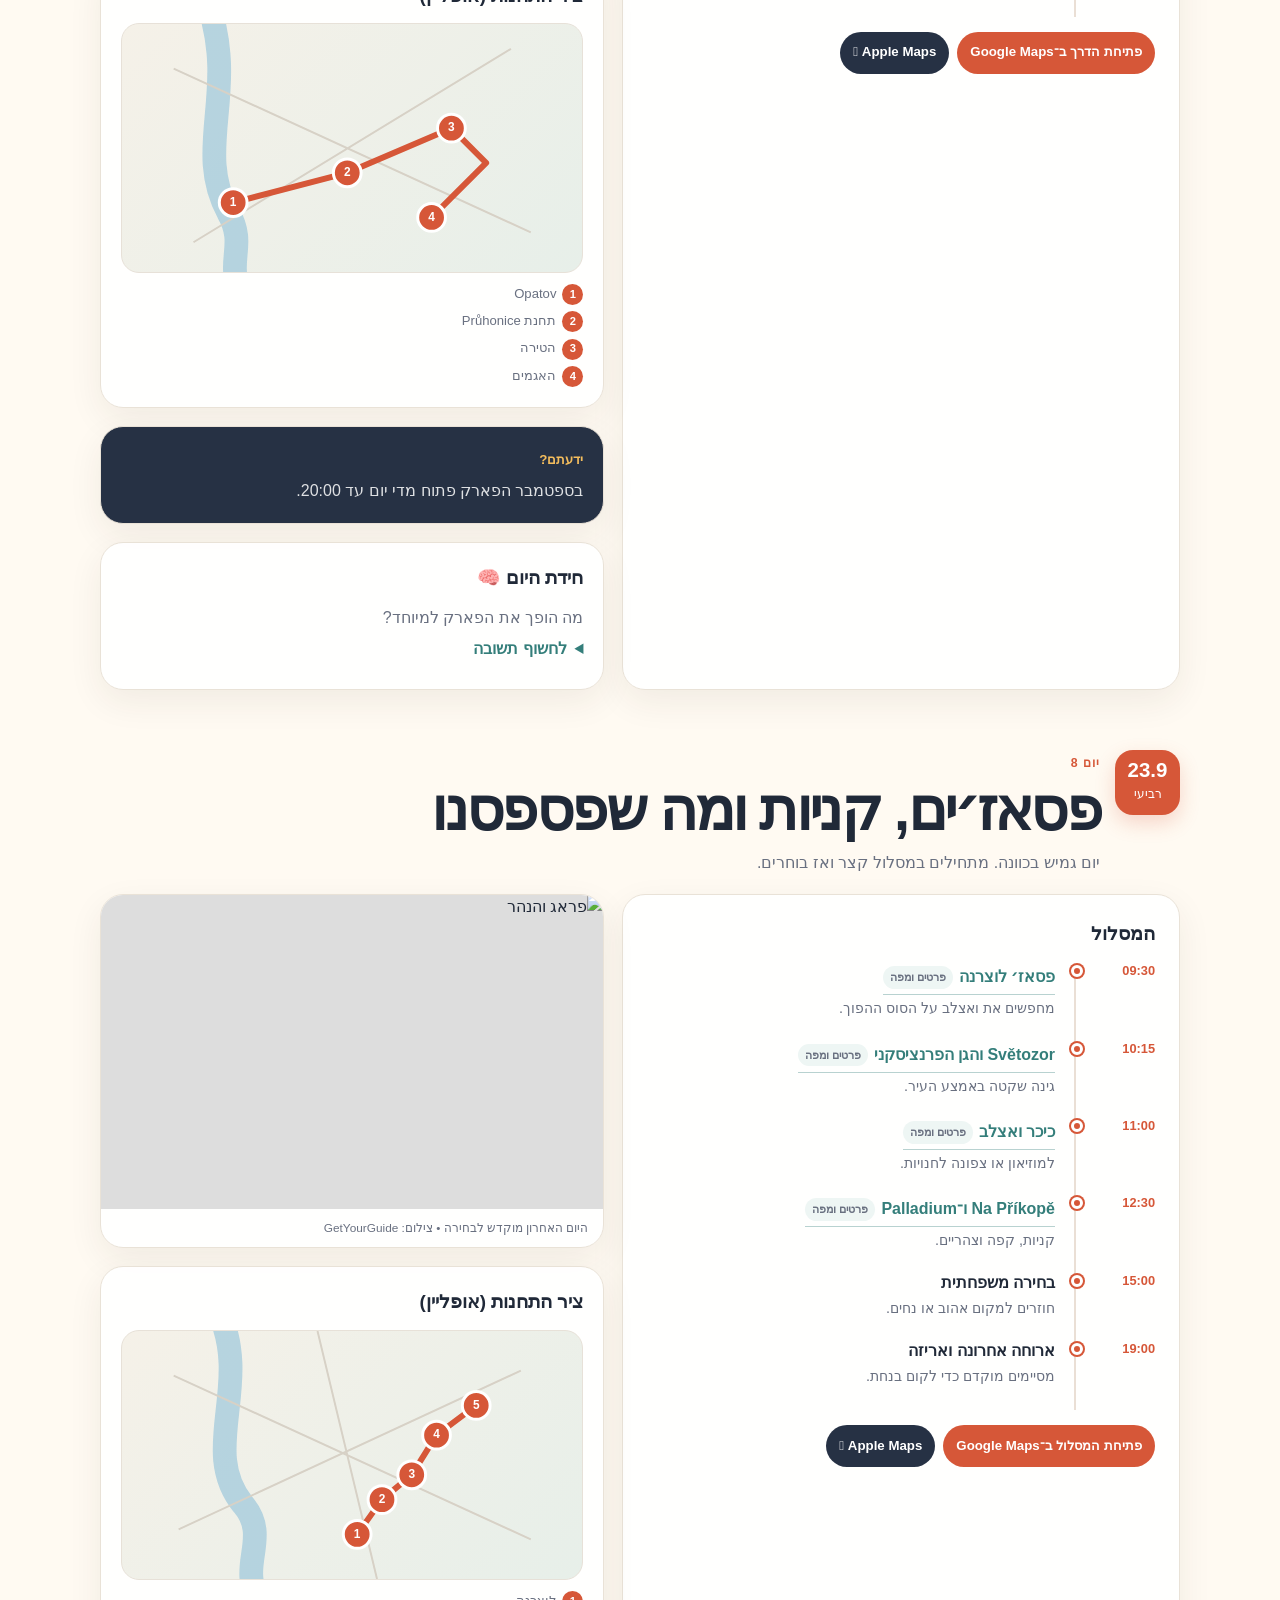
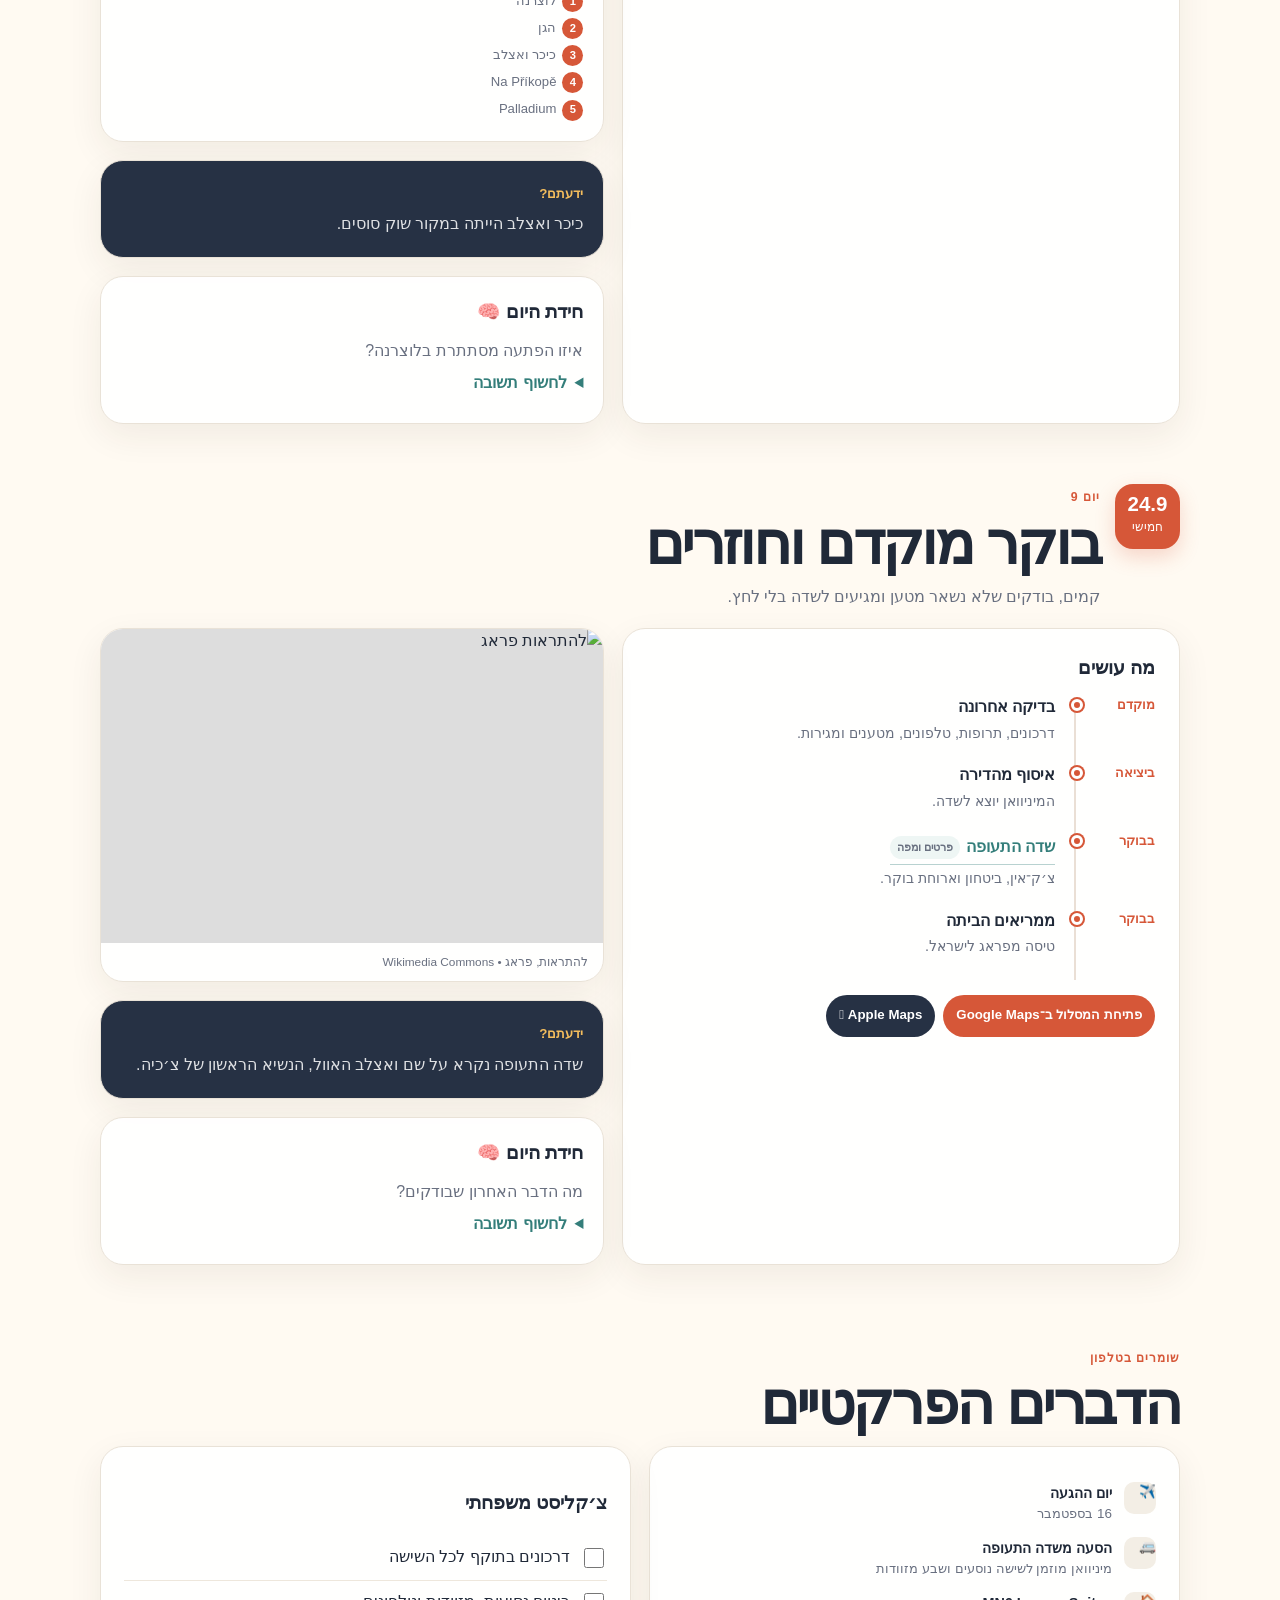
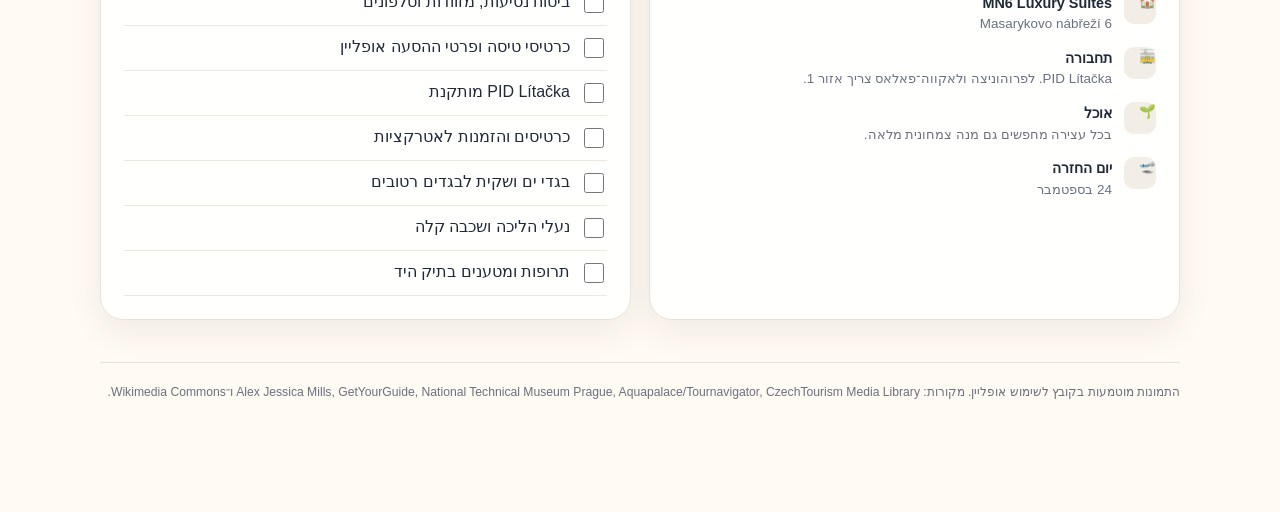
==== commit 6df215e7: "Add place details and recommendation guides" ====
--- a/index.html
+++ b/index.html
@@ -1,35 +1,1166 @@
 <!doctype html>
 <html lang="he" dir="rtl">
 <head>
-<meta charset="utf-8"><meta name="viewport" content="width=device-width,initial-scale=1,viewport-fit=cover"><meta name="theme-color" content="#263144"><meta name="robots" content="noindex,nofollow,noarchive"><meta property="og:title" content="פראג 2026 | הטיול המשפחתי שלנו"><meta property="og:description" content="תשעה ימים של גשרים, טירות, פארקים והרפתקאות בפראג."><meta property="og:image" content="https://alexjessicamills.com/wp-content/uploads/2025/11/Charles-Bridge-in-Prague-768x1024.jpg"><title>פראג 2026 | הטיול המשפחתי שלנו</title>
+<meta charset="utf-8">
+<meta name="viewport" content="width=device-width,initial-scale=1,viewport-fit=cover">
+<meta name="theme-color" content="#263144">
+<meta name="robots" content="noindex,nofollow,noarchive">
+<meta property="og:title" content="פראג 2026 | הטיול המשפחתי שלנו">
+<meta property="og:description" content="תשעה ימים של גשרים, טירות, פארקים והרפתקאות בפראג.">
+<meta property="og:image" content="https://alexjessicamills.com/wp-content/uploads/2025/11/Charles-Bridge-in-Prague-768x1024.jpg">
+<title>פראג 2026 | הטיול המשפחתי שלנו</title>
 <style>
 :root{--ink:#202938;--muted:#697080;--paper:#fffaf2;--line:#e9e2d7;--red:#d65738;--teal:#347e7a;--blue:#9dc8dc;--nav:#263144;--shadow:0 16px 42px rgba(42,36,29,.11)}*{box-sizing:border-box}html{scroll-behavior:smooth}body{margin:0;background:radial-gradient(circle at 7% 4%,#f5dfb5 0,transparent 24rem),radial-gradient(circle at 90% 30%,#dcecea 0,transparent 25rem),var(--paper);color:var(--ink);font-family:Arial,"Noto Sans Hebrew",sans-serif;line-height:1.55}a{color:inherit}.wrap{width:min(1080px,calc(100% - 28px));margin:auto}.hero{min-height:560px;color:#fff;display:flex;align-items:flex-end;background:linear-gradient(180deg,rgba(8,18,27,.05),rgba(8,18,27,.28) 48%,rgba(8,18,27,.9)),url("https://alexjessicamills.com/wp-content/uploads/2025/11/Charles-Bridge-in-Prague-768x1024.jpg") center 43%/cover,linear-gradient(135deg,#617d8b,#aa6b56)}.hero-inner{padding:70px 0 75px}.tag{display:inline-flex;padding:8px 13px;border-radius:999px;border:1px solid rgba(255,255,255,.35);background:rgba(22,30,42,.35);font-weight:800;font-size:.86rem}.hero h1{font-size:clamp(4rem,11vw,7.2rem);line-height:.85;letter-spacing:-.07em;margin:18px 0 14px;text-shadow:0 8px 24px rgba(0,0,0,.25)}.hero p{max-width:650px;font-size:clamp(1.05rem,2vw,1.35rem);margin:0;color:rgba(255,255,255,.9)}.trip-facts{display:grid;grid-template-columns:repeat(4,1fr);gap:1px;background:var(--line);border:1px solid var(--line);border-radius:22px;overflow:hidden;box-shadow:var(--shadow);margin-top:-34px;position:relative}.trip-facts div{background:#fff;padding:18px;min-height:95px}.trip-facts small{display:block;color:var(--muted);font-weight:800}.trip-facts strong{display:block;margin-top:3px}.day-nav{position:sticky;top:0;z-index:50;margin:28px 0 0;padding:8px;display:flex;gap:7px;overflow-x:auto;background:rgba(38,49,68,.96);border-radius:18px;box-shadow:0 10px 30px rgba(20,25,35,.2)}.day-nav a{flex:0 0 auto;padding:10px 13px;border-radius:12px;color:#fff;text-decoration:none;font-size:.82rem;font-weight:800;white-space:nowrap}.intro{padding:62px 0 12px}.kicker{color:var(--red);font-weight:900;font-size:.77rem;letter-spacing:.08em}.intro h2,.day h2,.practical h2{margin:5px 0 12px;font-size:clamp(2.15rem,5vw,3.7rem);line-height:1;letter-spacing:-.045em}.intro p{max-width:760px;color:var(--muted);font-size:1.05rem}.offline{background:#fff2cc;border:1px solid #efd079;border-radius:14px;padding:11px 14px;margin-top:16px;font-size:.84rem}.day{scroll-margin-top:90px;margin:42px 0 60px}.day-head{display:flex;align-items:flex-start;gap:15px;margin-bottom:18px}.date{flex:0 0 65px;background:var(--red);color:#fff;border-radius:18px;padding:10px 7px;text-align:center;box-shadow:0 8px 20px rgba(214,87,56,.22)}.date strong{display:block;font-size:1.28rem;line-height:1}.date span{font-size:.72rem}.day-title p{margin:7px 0 0;color:var(--muted);max-width:760px}.day-layout{display:grid;grid-template-columns:minmax(0,1.05fr) minmax(310px,.95fr);gap:18px}.card{background:rgba(255,255,255,.95);border:1px solid var(--line);border-radius:23px;box-shadow:0 12px 35px rgba(52,44,35,.07);overflow:hidden}.schedule{padding:24px}.schedule h3,.side h3{margin:0 0 13px;font-size:1.18rem}.stop{display:grid;grid-template-columns:62px 18px 1fr;gap:10px;position:relative;padding-bottom:19px}.stop:not(:last-of-type):after{content:"";position:absolute;right:79px;top:15px;bottom:-3px;width:2px;background:#eadfd5}.time{color:var(--red);font-weight:900;font-size:.8rem;direction:ltr;text-align:right}.dot{width:12px;height:12px;background:var(--red);border:3px solid #fff;box-shadow:0 0 0 2px var(--red);border-radius:50%;margin-top:4px;z-index:1}.stop strong{display:block}.stop p{margin:2px 0 0;color:var(--muted);font-size:.9rem}.links{display:flex;flex-wrap:wrap;gap:8px;margin-top:18px}.map-link{display:inline-flex;align-items:center;justify-content:center;min-height:42px;padding:9px 13px;border-radius:999px;text-decoration:none;font-size:.83rem;font-weight:900;background:var(--red);color:#fff}.map-link.apple{background:var(--nav)}.map-link:not(.apple){order:-1}.day-side{display:grid;gap:18px;align-content:start}.photo{width:100%;aspect-ratio:16/10;display:block;object-fit:cover;background:#ddd}.caption{padding:10px 15px;color:var(--muted);font-size:.74rem}.side{padding:20px}.route-map{height:250px;border-radius:18px;background:linear-gradient(135deg,#f5f1e8,#e7efe9);position:relative;overflow:hidden;border:1px solid #e7e1d8}.route-map svg{width:100%;height:100%}.river{fill:none;stroke:var(--blue);stroke-width:24;opacity:.7}.streets{fill:none;stroke:#d7d1c6;stroke-width:2}.route{fill:none;stroke:var(--red);stroke-width:6;stroke-linecap:round;stroke-linejoin:round}.pin circle{fill:var(--red);stroke:#fff;stroke-width:3}.pin text{fill:#fff;font-size:12px;font-weight:900;text-anchor:middle;dominant-baseline:middle}.legend{display:grid;gap:6px;margin-top:11px}.legend span{font-size:.82rem;color:var(--muted)}.legend b{display:inline-grid;place-items:center;width:21px;height:21px;margin-left:6px;border-radius:50%;background:var(--red);color:#fff;font-size:.7rem}.fact{background:var(--nav);color:#fff}.fact small{color:#f4bd5d;font-weight:900}.fact p{margin:7px 0 0;color:rgba(255,255,255,.85)}.quiz summary{cursor:pointer;color:var(--teal);font-weight:900;padding:7px 0}.quiz p{margin:8px 0 0;color:var(--muted)}.top-link{display:block;text-align:center;margin:18px 0;color:var(--muted);font-weight:800;font-size:.8rem}.practical{scroll-margin-top:90px;margin:80px 0 40px}.practical-grid{display:grid;grid-template-columns:1fr 1fr;gap:18px}.practical .card{padding:23px}.info{display:grid;grid-template-columns:34px 1fr;gap:10px;margin:12px 0}.icon{width:32px;height:32px;border-radius:10px;background:#f3eee5;display:grid;place-items:center}.info strong{display:block;font-size:.9rem}.info span{display:block;color:var(--muted);font-size:.84rem}.check{display:flex;gap:10px;align-items:flex-start;padding:9px 0;border-bottom:1px solid #eee7dc}.check input{width:20px;height:20px;accent-color:var(--teal)}.credits{margin:42px 0 110px;padding-top:20px;border-top:1px solid var(--line);color:var(--muted);font-size:.76rem}.mobile-nav{display:none}
 @media(max-width:780px){body{padding-bottom:calc(82px + env(safe-area-inset-bottom))}.hero{min-height:570px}.hero-inner{padding:60px 0 85px}.trip-facts{grid-template-columns:1fr 1fr;border-radius:18px}.trip-facts div{padding:14px;min-height:88px}.day-nav{position:relative;top:auto;margin-top:20px}.intro{padding-top:45px}.day{scroll-margin-top:18px}.day-layout,.practical-grid{grid-template-columns:1fr}.schedule{padding:20px}.route-map{height:235px}.mobile-nav{position:fixed;z-index:100;display:grid;grid-template-columns:repeat(3,1fr);right:10px;left:10px;bottom:max(8px,env(safe-area-inset-bottom));padding:7px;background:rgba(38,49,68,.96);border-radius:18px;box-shadow:0 12px 34px rgba(0,0,0,.28)}.mobile-nav a{min-height:50px;display:grid;place-items:center;color:#fff;text-decoration:none;text-align:center;font-size:.76rem;font-weight:900;border-radius:12px}.day-head{gap:11px}.date{flex-basis:59px}.credits{margin-bottom:20px}}
 @media(max-width:420px){.wrap{width:min(100% - 20px,1080px)}.hero h1{font-size:4.3rem}.hero p{font-size:1rem}.trip-facts div{font-size:.87rem}.day h2{font-size:2.15rem}.stop{grid-template-columns:52px 17px 1fr;gap:8px}.stop:not(:last-of-type):after{right:68px}.route-map{height:225px}.map-link{flex:1 1 130px}}
-</style></head>
-<body><header class="hero" id="top"><div class="wrap hero-inner"><span class="tag">🇨🇿 המשפחה יוצאת להרפתקה</span><h1>פראג<br>2026</h1><p>תשעה ימים של גשרים, טירות, מכונות, פארקים, אוכל טוב ויום אחד שבו כולם נרטבים.</p></div></header>
-<main class="wrap"><section class="trip-facts"><div><small>מתי</small><strong>16–24 בספטמבר</strong></div><div><small>איפה ישנים</small><strong>MN6 Luxury Suites</strong></div><div><small>מי נוסע</small><strong>שישה הרפתקנים</strong></div><div><small>הכלל</small><strong>לא לרוץ. ליהנות.</strong></div></section>
-<nav class="day-nav"><a href="#d16">16.9 מגיעים</a><a href="#d17">17.9 העיר העתיקה</a><a href="#d18">18.9 המצודה</a><a href="#d19">19.9 וישהראד</a><a href="#d20">20.9 מוזיאון</a><a href="#d21">21.9 מים</a><a href="#d22">22.9 טבע</a><a href="#d23">23.9 קניות</a><a href="#d24">24.9 הביתה</a></nav>
-<section class="intro"><span class="kicker">המסלול שלנו</span><h2>יום אחרי יום</h2><p>עוגן משמעותי אחד ביום, זמן לאוכל ולמנוחה, וגמישות כשמישהו צריך לעצור.</p><div class="offline">הגרסה הזאת עצמאית: התמונות והמפות נמצאות בתוך הקובץ, וכל התוכן מוצג גם כשהטלפון חוסם JavaScript.</div></section>
+</style>
+<style>.place-detail{display:inline-flex;align-items:center;gap:6px;min-height:34px;color:var(--teal);text-decoration:none;border-bottom:1px solid rgba(52,126,122,.35)}.place-detail:after{content:"פרטים ומפה";font-size:.68rem;font-weight:800;color:var(--muted);background:#eef6f4;border-radius:999px;padding:3px 7px;white-space:nowrap}.place-detail:hover,.place-detail:focus{color:var(--red);border-color:var(--red)}</style>
+<style>.extras{scroll-margin-top:90px;margin:10px 0 54px}.extras-grid{display:grid;grid-template-columns:repeat(3,1fr);gap:14px}.extra-card{display:block;padding:20px;border-radius:20px;text-decoration:none;color:#fff;min-height:145px;box-shadow:var(--shadow)}.extra-card:nth-child(1){background:linear-gradient(135deg,#d65738,#9f3d2a)}.extra-card:nth-child(2){background:linear-gradient(135deg,#347e7a,#225653)}.extra-card:nth-child(3){background:linear-gradient(135deg,#263144,#465a79)}.extra-card b{display:block;font-size:1.35rem}.extra-card span{display:block;margin-top:6px;color:rgba(255,255,255,.82);font-size:.88rem}@media(max-width:700px){.extras-grid{grid-template-columns:1fr}.extra-card{min-height:0}.mobile-nav{grid-template-columns:repeat(4,1fr)!important}}</style>
+</head>
+<body>
+<header class="hero" id="top">
+<div class="wrap hero-inner">
+<span class="tag">🇨🇿 המשפחה יוצאת להרפתקה</span>
+<h1>פראג<br>2026</h1>
+<p>תשעה ימים של גשרים, טירות, מכונות, פארקים, אוכל טוב ויום אחד שבו כולם נרטבים.</p>
+</div>
+</header>
+<main class="wrap">
+<section class="trip-facts">
+<div>
+<small>מתי</small>
+<strong>16–24 בספטמבר</strong>
+</div>
+<div>
+<small>איפה ישנים</small>
+<strong>MN6 Luxury Suites</strong>
+</div>
+<div>
+<small>מי נוסע</small>
+<strong>שישה הרפתקנים</strong>
+</div>
+<div>
+<small>הכלל</small>
+<strong>לא לרוץ. ליהנות.</strong>
+</div>
+</section>
+<nav class="day-nav">
+<a href="#d16">16.9 מגיעים</a>
+<a href="#d17">17.9 העיר העתיקה</a>
+<a href="#d18">18.9 המצודה</a>
+<a href="#d19">19.9 וישהראד</a>
+<a href="#d20">20.9 מוזיאון</a>
+<a href="#d21">21.9 מים</a>
+<a href="#d22">22.9 טבע</a>
+<a href="#d23">23.9 קניות</a>
+<a href="#d24">24.9 הביתה</a>
+<a href="#recommendations">אוכל ועוד</a>
+</nav>
+<section class="intro">
+<span class="kicker">המסלול שלנו</span>
+<h2>יום אחרי יום</h2>
+<p>עוגן משמעותי אחד ביום, זמן לאוכל ולמנוחה, וגמישות כשמישהו צריך לעצור.</p>
+<div class="offline">הגרסה הזאת עצמאית: התמונות והמפות נמצאות בתוך הקובץ, וכל התוכן מוצג גם כשהטלפון חוסם JavaScript.</div>
+</section>
+<section class="extras" id="recommendations">
+<span class="kicker">שומרים לרגע הנכון</span>
+<h2>אוכל, מתוקים וחנויות</h2>
+<div class="extras-grid">
+<a class="extra-card" href="food.html"><b>🍽️ איפה אוכלים</b><span>אוכל צ׳כי, chlebíčky ומקומות שמתאימים למסלול.</span></a>
+<a class="extra-card" href="sweets.html"><b>🥐 מאפים ומתוקים</b><span>Koláče, קונדיטוריות וקינוחים צ׳כיים שכדאי לטעום.</span></a>
+<a class="extra-card" href="shops.html"><b>🛍️ חנויות מיוחדות</b><span>עיצוב צ׳כי, מזכרות מקוריות וחנות לחובבי טראמים.</span></a>
+</div>
+</section>
 
-<section class="day" id="d16"><div class="day-head"><div class="date"><strong>16.9</strong><span>רביעי</span></div><div class="day-title"><span class="kicker">יום 1</span><h2>נוחתים בפראג</h2><p>מגיעים, מתמקמים ורואים לראשונה את הנהר מהבית שלנו לשבוע.</p></div></div><div class="day-layout"><article class="card schedule"><h3>מה עושים</h3><div class="stop"><span class="time">אחה״צ</span><i class="dot"></i><div><strong>יוצאים לדרך</strong><p>טיסה מישראל לפראג.</p></div></div><div class="stop"><span class="time">ערב</span><i class="dot"></i><div><strong>נוחתים בפראג</strong><p>אוספים מזוודות ונפגשים עם הנהג.</p></div></div><div class="stop"><span class="time">בהגעה</span><i class="dot"></i><div><strong>הסעה מוזמנת מחכה</strong><p>מיניוואן לשישה נוסעים ושבע מזוודות.</p></div></div><div class="stop"><span class="time">בערב</span><i class="dot"></i><div><strong>הבית שלנו בפראג</strong><p>Masarykovo nábřeží 6. פותחים רק מה שחיוני והולכים לישון.</p></div></div><div class="links"><a class="map-link apple" href="https://maps.apple.com/?saddr=Vaclav+Havel+Airport+Prague&daddr=Masarykovo+nabrezi+6+Prague"> Apple Maps</a><a class="map-link" href="https://www.google.com/maps/dir/?api=1&origin=Vaclav+Havel+Airport+Prague&destination=Masarykovo+nabrezi+6+Prague&travelmode=driving">Google Maps</a></div></article><aside class="day-side"><div class="card"><img class="photo" src="https://alexjessicamills.com/wp-content/uploads/2025/11/Charles-Bridge-in-Prague-768x1024.jpg" alt="משפחה על גשר קארל"><div class="caption">גשר קארל • צילום: Alex Jessica Mills</div></div><div class="card side"><h3>ציר התחנות (אופליין)</h3><div class="route-map"><svg viewBox="0 0 400 250"><path class="river" d="M330,-20C260,55 365,105 285,160C235,195 275,225 235,275"/><path class="streets" d="M20,45L370,215M20,210L340,30M90,0L160,250"/><path class="route" d="M45,75C135,80 190,130 310,195"/><g class="pin"><circle cx="45" cy="75" r="14"/><text x="45" y="75">1</text><circle cx="310" cy="195" r="14"/><text x="310" y="195">2</text></g></svg></div><div class="legend"><span><b>1</b>שדה התעופה</span><span><b>2</b>הדירה על הנהר</span></div></div><div class="card side fact"><small>ידעתם?</small><p>הוולטאבה הוא הנהר הארוך בצ׳כיה.</p></div><div class="card side quiz"><h3>חידת היום 🧠</h3><p>איזה נהר עובר ליד הדירה?</p><details><summary>לחשוף תשובה</summary><p>הוולטאבה.</p></details></div></aside></div></section>
+<section class="day" id="d16">
+<div class="day-head">
+<div class="date">
+<strong>16.9</strong>
+<span>רביעי</span>
+</div>
+<div class="day-title">
+<span class="kicker">יום 1</span>
+<h2>נוחתים בפראג</h2>
+<p>מגיעים, מתמקמים ורואים לראשונה את הנהר מהבית שלנו לשבוע.</p>
+</div>
+</div>
+<div class="day-layout">
+<article class="card schedule">
+<h3>מה עושים</h3>
+<div class="stop">
+<span class="time">אחה״צ</span>
+<i class="dot">
+</i>
+<div>
+<strong>יוצאים לדרך</strong>
+<p>טיסה מישראל לפראג.</p>
+</div>
+</div>
+<div class="stop">
+<span class="time">ערב</span>
+<i class="dot">
+</i>
+<div>
+<strong>נוחתים בפראג</strong>
+<p>אוספים מזוודות ונפגשים עם הנהג.</p>
+</div>
+</div>
+<div class="stop">
+<span class="time">בהגעה</span>
+<i class="dot">
+</i>
+<div>
+<strong>הסעה מוזמנת מחכה</strong>
+<p>מיניוואן לשישה נוסעים ושבע מזוודות.</p>
+</div>
+</div>
+<div class="stop">
+<span class="time">בערב</span>
+<i class="dot">
+</i>
+<div>
+<strong><a class="place-detail" href="places.html#apartment">הבית שלנו בפראג</a></strong>
+<p>Masarykovo nábřeží 6. פותחים רק מה שחיוני והולכים לישון.</p>
+</div>
+</div>
+<div class="links">
+<a class="map-link apple" href="https://maps.apple.com/?saddr=Vaclav+Havel+Airport+Prague&daddr=Masarykovo+nabrezi+6+Prague"> Apple Maps</a>
+<a class="map-link" href="https://www.google.com/maps/dir/?api=1&origin=Vaclav+Havel+Airport+Prague&destination=Masarykovo+nabrezi+6+Prague&travelmode=driving">Google Maps</a>
+</div>
+</article>
+<aside class="day-side">
+<div class="card">
+<img class="photo" src="https://alexjessicamills.com/wp-content/uploads/2025/11/Charles-Bridge-in-Prague-768x1024.jpg" alt="משפחה על גשר קארל">
+<div class="caption">גשר קארל • צילום: Alex Jessica Mills</div>
+</div>
+<div class="card side">
+<h3>ציר התחנות (אופליין)</h3>
+<div class="route-map">
+<svg viewBox="0 0 400 250">
+<path class="river" d="M330,-20C260,55 365,105 285,160C235,195 275,225 235,275"/>
+<path class="streets" d="M20,45L370,215M20,210L340,30M90,0L160,250"/>
+<path class="route" d="M45,75C135,80 190,130 310,195"/>
+<g class="pin">
+<circle cx="45" cy="75" r="14"/>
+<text x="45" y="75">1</text>
+<circle cx="310" cy="195" r="14"/>
+<text x="310" y="195">2</text>
+</g>
+</svg>
+</div>
+<div class="legend">
+<span>
+<b>1</b>שדה התעופה</span>
+<span>
+<b>2</b>הדירה על הנהר</span>
+</div>
+</div>
+<div class="card side fact">
+<small>ידעתם?</small>
+<p>הוולטאבה הוא הנהר הארוך בצ׳כיה.</p>
+</div>
+<div class="card side quiz">
+<h3>חידת היום 🧠</h3>
+<p>איזה נהר עובר ליד הדירה?</p>
+<details>
+<summary>לחשוף תשובה</summary>
+<p>הוולטאבה.</p>
+</details>
+</div>
+</aside>
+</div>
+</section>
 
-<section class="day" id="d17"><div class="day-head"><div class="date"><strong>17.9</strong><span>חמישי</span></div><div class="day-title"><span class="kicker">יום 2</span><h2>העיר העתיקה וגשר קארל</h2><p>מהבית דרך השעון האסטרונומי ועד קמפה.</p></div></div><div class="day-layout"><article class="card schedule"><h3>המסלול</h3><div class="stop"><span class="time">09:30</span><i class="dot"></i><div><strong>התיאטרון הלאומי ו־Národní</strong><p>מתחילים ליד הבית.</p></div></div><div class="stop"><span class="time">11:00</span><i class="dot"></i><div><strong>כיכר העיר העתיקה</strong><p>כנסיית טין והשעון בשעה עגולה.</p></div></div><div class="stop"><span class="time">12:30</span><i class="dot"></i><div><strong>ארוחת צהריים</strong><p>מתרחקים מהכיכר ומחפשים גם מנה צמחונית מלאה.</p></div></div><div class="stop"><span class="time">14:30</span><i class="dot"></i><div><strong>גשר קארל וקמפה</strong><p>חוצים לאט וחוזרים לאורך הנהר.</p></div></div><div class="stop"><span class="time">17:30</span><i class="dot"></i><div><strong>Tesco MY Národní</strong><p>מצטיידים לארוחות הבוקר.</p></div></div><div class="links"><a class="map-link apple" href="https://maps.apple.com/?q=Old+Town+Square+Prague"> Apple Maps</a><a class="map-link" href="https://www.google.com/maps/dir/?api=1&origin=National+Theatre+Prague&destination=Kampa+Island+Prague&waypoints=Old+Town+Square+Prague%7CCharles+Bridge+Prague&travelmode=walking">Google Maps</a></div></article><aside class="day-side"><div class="card"><img class="photo" src="https://alexjessicamills.com/wp-content/uploads/2025/11/Charles-Bridge-in-Prague-768x1024.jpg" alt="גשר קארל"><div class="caption">גשר קארל • צילום: Alex Jessica Mills</div></div><div class="card side"><h3>ציר התחנות (אופליין)</h3><div class="route-map"><svg viewBox="0 0 400 250"><path class="river" d="M120,-20C150,55 95,110 145,160C180,195 135,225 160,275"/><path class="streets" d="M10,45L380,55M20,205L390,165M50,0L310,250"/><path class="route" d="M70,205L245,165L260,75L145,105L95,135"/><g class="pin"><circle cx="70" cy="205" r="14"/><text x="70" y="205">1</text><circle cx="245" cy="165" r="14"/><text x="245" y="165">2</text><circle cx="260" cy="75" r="14"/><text x="260" y="75">3</text><circle cx="145" cy="105" r="14"/><text x="145" y="105">4</text><circle cx="95" cy="135" r="14"/><text x="95" y="135">5</text></g></svg></div><div class="legend"><span><b>1</b>הדירה</span><span><b>2</b>Národní</span><span><b>3</b>הכיכר</span><span><b>4</b>גשר קארל</span><span><b>5</b>קמפה</span></div></div><div class="card side fact"><small>ידעתם?</small><p>השעון האסטרונומי הותקן ב־1410.</p></div><div class="card side quiz"><h3>חידת היום 🧠</h3><p>באיזו שנה החלה בניית גשר קארל?</p><details><summary>לחשוף תשובה</summary><p>1357.</p></details></div></aside></div></section>
+<section class="day" id="d17">
+<div class="day-head">
+<div class="date">
+<strong>17.9</strong>
+<span>חמישי</span>
+</div>
+<div class="day-title">
+<span class="kicker">יום 2</span>
+<h2>העיר העתיקה וגשר קארל</h2>
+<p>מהבית דרך השעון האסטרונומי ועד קמפה.</p>
+</div>
+</div>
+<div class="day-layout">
+<article class="card schedule">
+<h3>המסלול</h3>
+<div class="stop">
+<span class="time">09:30</span>
+<i class="dot">
+</i>
+<div>
+<strong><a class="place-detail" href="places.html#national-theatre">התיאטרון הלאומי ו־Národní</a></strong>
+<p>מתחילים ליד הבית.</p>
+</div>
+</div>
+<div class="stop">
+<span class="time">11:00</span>
+<i class="dot">
+</i>
+<div>
+<strong><a class="place-detail" href="places.html#old-town">כיכר העיר העתיקה</a></strong>
+<p>כנסיית טין והשעון בשעה עגולה.</p>
+</div>
+</div>
+<div class="stop">
+<span class="time">12:30</span>
+<i class="dot">
+</i>
+<div>
+<strong>ארוחת צהריים</strong>
+<p>מתרחקים מהכיכר ומחפשים גם מנה צמחונית מלאה.</p>
+</div>
+</div>
+<div class="stop">
+<span class="time">14:30</span>
+<i class="dot">
+</i>
+<div>
+<strong><a class="place-detail" href="places.html#charles-kampa">גשר קארל וקמפה</a></strong>
+<p>חוצים לאט וחוזרים לאורך הנהר.</p>
+</div>
+</div>
+<div class="stop">
+<span class="time">17:30</span>
+<i class="dot">
+</i>
+<div>
+<strong><a class="place-detail" href="places.html#tesco">Tesco MY Národní</a></strong>
+<p>מצטיידים לארוחות הבוקר.</p>
+</div>
+</div>
+<div class="links">
+<a class="map-link apple" href="https://maps.apple.com/?q=Old+Town+Square+Prague"> Apple Maps</a>
+<a class="map-link" href="https://www.google.com/maps/dir/?api=1&origin=National+Theatre+Prague&destination=Kampa+Island+Prague&waypoints=Old+Town+Square+Prague%7CCharles+Bridge+Prague&travelmode=walking">Google Maps</a>
+</div>
+</article>
+<aside class="day-side">
+<div class="card">
+<img class="photo" src="https://alexjessicamills.com/wp-content/uploads/2025/11/Charles-Bridge-in-Prague-768x1024.jpg" alt="גשר קארל">
+<div class="caption">גשר קארל • צילום: Alex Jessica Mills</div>
+</div>
+<div class="card side">
+<h3>ציר התחנות (אופליין)</h3>
+<div class="route-map">
+<svg viewBox="0 0 400 250">
+<path class="river" d="M120,-20C150,55 95,110 145,160C180,195 135,225 160,275"/>
+<path class="streets" d="M10,45L380,55M20,205L390,165M50,0L310,250"/>
+<path class="route" d="M70,205L245,165L260,75L145,105L95,135"/>
+<g class="pin">
+<circle cx="70" cy="205" r="14"/>
+<text x="70" y="205">1</text>
+<circle cx="245" cy="165" r="14"/>
+<text x="245" y="165">2</text>
+<circle cx="260" cy="75" r="14"/>
+<text x="260" y="75">3</text>
+<circle cx="145" cy="105" r="14"/>
+<text x="145" y="105">4</text>
+<circle cx="95" cy="135" r="14"/>
+<text x="95" y="135">5</text>
+</g>
+</svg>
+</div>
+<div class="legend">
+<span>
+<b>1</b>הדירה</span>
+<span>
+<b>2</b>Národní</span>
+<span>
+<b>3</b>הכיכר</span>
+<span>
+<b>4</b>גשר קארל</span>
+<span>
+<b>5</b>קמפה</span>
+</div>
+</div>
+<div class="card side fact">
+<small>ידעתם?</small>
+<p>השעון האסטרונומי הותקן ב־1410.</p>
+</div>
+<div class="card side quiz">
+<h3>חידת היום 🧠</h3>
+<p>באיזו שנה החלה בניית גשר קארל?</p>
+<details>
+<summary>לחשוף תשובה</summary>
+<p>1357.</p>
+</details>
+</div>
+</aside>
+</div>
+</section>
 
-<section class="day" id="d18"><div class="day-head"><div class="date"><strong>18.9</strong><span>שישי</span></div><div class="day-title"><span class="kicker">יום 3</span><h2>מצודת פראג ומאלה סטרנה</h2><p>עולים בטראם ויורדים דרך השכונה הציורית בעיר.</p></div></div><div class="day-layout"><article class="card schedule"><h3>המסלול</h3><div class="stop"><span class="time">09:00</span><i class="dot"></i><div><strong>טראם ל־Pražský hrad</strong><p>שומרים את הרגליים לירידה.</p></div></div><div class="stop"><span class="time">10:00</span><i class="dot"></i><div><strong>סיור במצודה</strong><p>השעה לפי ההזמנה. קתדרלת ויטוס והחצרות.</p></div></div><div class="stop"><span class="time">12:30</span><i class="dot"></i><div><strong>Nerudova וצהריים</strong><p>יורדים לאט.</p></div></div><div class="stop"><span class="time">14:30</span><i class="dot"></i><div><strong>מאלה סטרנה</strong><p>כיכר בארוקית, סמטאות וקיר לנון כאפשרות.</p></div></div><div class="stop"><span class="time">16:00</span><i class="dot"></i><div><strong>קמפה וחזרה</strong><p>ברגל או בטראם, לפי האנרגיה.</p></div></div><div class="links"><a class="map-link apple" href="https://maps.apple.com/?q=Prague+Castle"> Apple Maps</a><a class="map-link" href="https://www.google.com/maps/dir/?api=1&origin=Prague+Castle&destination=Kampa+Island+Prague&waypoints=Nerudova+Prague%7CMalostranske+namesti+Prague&travelmode=walking">Google Maps</a></div></article><aside class="day-side"><div class="card"><img class="photo" src="https://cdn.getyourguide.com/image/format%3Dauto%2Cfit%3Dcrop%2Cgravity%3Dcenter%2Cquality%3D75%2Cwidth%3D1200%2Cheight%3D800%2Cdpr%3D1/tour_img/b4504b43a76e7e0736a62b6d40c71c20c31ac02d3a8b9a721a2dbb34ea655a26.jpg" alt="מצודת פראג"><div class="caption">פראג מלמעלה • צילום: GetYourGuide</div></div><div class="card side"><h3>ציר התחנות (אופליין)</h3><div class="route-map"><svg viewBox="0 0 400 250"><path class="river" d="M275,-20C235,65 295,130 235,175C200,205 235,235 210,270"/><path class="streets" d="M20,70L370,190M55,220L330,20"/><path class="route" d="M95,55L135,80L165,120L205,165L225,210"/><g class="pin"><circle cx="95" cy="55" r="14"/><text x="95" y="55">1</text><circle cx="135" cy="80" r="14"/><text x="135" y="80">2</text><circle cx="165" cy="120" r="14"/><text x="165" y="120">3</text><circle cx="205" cy="165" r="14"/><text x="205" y="165">4</text><circle cx="225" cy="210" r="14"/><text x="225" y="210">5</text></g></svg></div><div class="legend"><span><b>1</b>הטראם</span><span><b>2</b>המצודה</span><span><b>3</b>Nerudova</span><span><b>4</b>מאלה סטרנה</span><span><b>5</b>קמפה</span></div></div><div class="card side fact"><small>ידעתם?</small><p>המצודה היא מתחם שהתפתח במשך יותר מאלף שנה.</p></div><div class="card side quiz"><h3>חידת היום 🧠</h3><p>מהו המבנה הבולט ביותר במתחם?</p><details><summary>לחשוף תשובה</summary><p>קתדרלת ויטוס הקדוש.</p></details></div></aside></div></section>
+<section class="day" id="d18">
+<div class="day-head">
+<div class="date">
+<strong>18.9</strong>
+<span>שישי</span>
+</div>
+<div class="day-title">
+<span class="kicker">יום 3</span>
+<h2>מצודת פראג ומאלה סטרנה</h2>
+<p>עולים בטראם ויורדים דרך השכונה הציורית בעיר.</p>
+</div>
+</div>
+<div class="day-layout">
+<article class="card schedule">
+<h3>המסלול</h3>
+<div class="stop">
+<span class="time">09:00</span>
+<i class="dot">
+</i>
+<div>
+<strong><a class="place-detail" href="places.html#castle">טראם ל־Pražský hrad</a></strong>
+<p>שומרים את הרגליים לירידה.</p>
+</div>
+</div>
+<div class="stop">
+<span class="time">10:00</span>
+<i class="dot">
+</i>
+<div>
+<strong><a class="place-detail" href="places.html#castle">סיור במצודה</a></strong>
+<p>השעה לפי ההזמנה. קתדרלת ויטוס והחצרות.</p>
+</div>
+</div>
+<div class="stop">
+<span class="time">12:30</span>
+<i class="dot">
+</i>
+<div>
+<strong><a class="place-detail" href="places.html#nerudova">Nerudova וצהריים</a></strong>
+<p>יורדים לאט.</p>
+</div>
+</div>
+<div class="stop">
+<span class="time">14:30</span>
+<i class="dot">
+</i>
+<div>
+<strong><a class="place-detail" href="places.html#mala-strana">מאלה סטרנה</a></strong>
+<p>כיכר בארוקית, סמטאות וקיר לנון כאפשרות.</p>
+</div>
+</div>
+<div class="stop">
+<span class="time">16:00</span>
+<i class="dot">
+</i>
+<div>
+<strong><a class="place-detail" href="places.html#charles-kampa">קמפה וחזרה</a></strong>
+<p>ברגל או בטראם, לפי האנרגיה.</p>
+</div>
+</div>
+<div class="links">
+<a class="map-link apple" href="https://maps.apple.com/?q=Prague+Castle"> Apple Maps</a>
+<a class="map-link" href="https://www.google.com/maps/dir/?api=1&origin=Prague+Castle&destination=Kampa+Island+Prague&waypoints=Nerudova+Prague%7CMalostranske+namesti+Prague&travelmode=walking">Google Maps</a>
+</div>
+</article>
+<aside class="day-side">
+<div class="card">
+<img class="photo" src="https://cdn.getyourguide.com/image/format%3Dauto%2Cfit%3Dcrop%2Cgravity%3Dcenter%2Cquality%3D75%2Cwidth%3D1200%2Cheight%3D800%2Cdpr%3D1/tour_img/b4504b43a76e7e0736a62b6d40c71c20c31ac02d3a8b9a721a2dbb34ea655a26.jpg" alt="מצודת פראג">
+<div class="caption">פראג מלמעלה • צילום: GetYourGuide</div>
+</div>
+<div class="card side">
+<h3>ציר התחנות (אופליין)</h3>
+<div class="route-map">
+<svg viewBox="0 0 400 250">
+<path class="river" d="M275,-20C235,65 295,130 235,175C200,205 235,235 210,270"/>
+<path class="streets" d="M20,70L370,190M55,220L330,20"/>
+<path class="route" d="M95,55L135,80L165,120L205,165L225,210"/>
+<g class="pin">
+<circle cx="95" cy="55" r="14"/>
+<text x="95" y="55">1</text>
+<circle cx="135" cy="80" r="14"/>
+<text x="135" y="80">2</text>
+<circle cx="165" cy="120" r="14"/>
+<text x="165" y="120">3</text>
+<circle cx="205" cy="165" r="14"/>
+<text x="205" y="165">4</text>
+<circle cx="225" cy="210" r="14"/>
+<text x="225" y="210">5</text>
+</g>
+</svg>
+</div>
+<div class="legend">
+<span>
+<b>1</b>הטראם</span>
+<span>
+<b>2</b>המצודה</span>
+<span>
+<b>3</b>Nerudova</span>
+<span>
+<b>4</b>מאלה סטרנה</span>
+<span>
+<b>5</b>קמפה</span>
+</div>
+</div>
+<div class="card side fact">
+<small>ידעתם?</small>
+<p>המצודה היא מתחם שהתפתח במשך יותר מאלף שנה.</p>
+</div>
+<div class="card side quiz">
+<h3>חידת היום 🧠</h3>
+<p>מהו המבנה הבולט ביותר במתחם?</p>
+<details>
+<summary>לחשוף תשובה</summary>
+<p>קתדרלת ויטוס הקדוש.</p>
+</details>
+</div>
+</aside>
+</div>
+</section>
 
-<section class="day" id="d19"><div class="day-head"><div class="date"><strong>19.9</strong><span>שבת</span></div><div class="day-title"><span class="kicker">יום 4</span><h2>נאפלאבקה ווישהראד</h2><p>שוק על הנהר, הליכה דרומה וזמן מנוחה אחר הצהריים.</p></div></div><div class="day-layout"><article class="card schedule"><h3>המסלול</h3><div class="stop"><span class="time">09:00</span><i class="dot"></i><div><strong>שוק נאפלאבקה</strong><p>מאפים, פירות ואוכל מקומי.</p></div></div><div class="stop"><span class="time">11:00</span><i class="dot"></i><div><strong>לאורך הוולטאבה</strong><p>ממשיכים דרומה על הטיילת.</p></div></div><div class="stop"><span class="time">12:00</span><i class="dot"></i><div><strong>וישהראד</strong><p>המבצר, הפארק, הבזיליקה והתצפית.</p></div></div><div class="stop"><span class="time">13:30</span><i class="dot"></i><div><strong>פיקניק או צהריים</strong><p>לפי השוק ומזג האוויר.</p></div></div><div class="stop"><span class="time">15:00</span><i class="dot"></i><div><strong>חוזרים לנוח</strong><p>הערב פתוח.</p></div></div><div class="links"><a class="map-link apple" href="https://maps.apple.com/?q=Vysehrad+Prague"> Apple Maps</a><a class="map-link" href="https://www.google.com/maps/dir/?api=1&origin=Naplavka+Farmers+Market+Prague&destination=Vysehrad+Prague&travelmode=walking">Google Maps</a></div></article><aside class="day-side"><div class="card"><img class="photo" src="https://pravda24.cz/wp-content/uploads/2022/10/640px-Praha_2_Pevnost_Vysehrad_20170808_018-e1667167600132.jpg" alt="וישהראד מעל הוולטאבה"><div class="caption">וישהראד • Wikimedia Commons, CC BY-SA 4.0</div></div><div class="card side"><h3>ציר התחנות (אופליין)</h3><div class="route-map"><svg viewBox="0 0 400 250"><path class="river" d="M235,-20C195,55 255,110 205,165C175,200 220,225 180,275"/><path class="streets" d="M20,45L370,215M15,170L380,95"/><path class="route" d="M215,45C205,85 220,120 195,165L150,205"/><g class="pin"><circle cx="215" cy="45" r="14"/><text x="215" y="45">1</text><circle cx="205" cy="110" r="14"/><text x="205" y="110">2</text><circle cx="150" cy="205" r="14"/><text x="150" y="205">3</text></g></svg></div><div class="legend"><span><b>1</b>נאפלאבקה</span><span><b>2</b>הטיילת</span><span><b>3</b>וישהראד</span></div></div><div class="card side fact"><small>ידעתם?</small><p>המגדלים של הבזיליקה הושלמו רק בתחילת המאה ה־20.</p></div><div class="card side quiz"><h3>חידת היום 🧠</h3><p>למה המקום מרגיש שונה?</p><details><summary>לחשוף תשובה</summary><p>זה מתחם מבוצר וירוק עם יותר מרחב ופחות צפיפות.</p></details></div></aside></div></section>
+<section class="day" id="d19">
+<div class="day-head">
+<div class="date">
+<strong>19.9</strong>
+<span>שבת</span>
+</div>
+<div class="day-title">
+<span class="kicker">יום 4</span>
+<h2>נאפלאבקה ווישהראד</h2>
+<p>שוק על הנהר, הליכה דרומה וזמן מנוחה אחר הצהריים.</p>
+</div>
+</div>
+<div class="day-layout">
+<article class="card schedule">
+<h3>המסלול</h3>
+<div class="stop">
+<span class="time">09:00</span>
+<i class="dot">
+</i>
+<div>
+<strong><a class="place-detail" href="places.html#naplavka">שוק נאפלאבקה</a></strong>
+<p>מאפים, פירות ואוכל מקומי.</p>
+</div>
+</div>
+<div class="stop">
+<span class="time">11:00</span>
+<i class="dot">
+</i>
+<div>
+<strong>לאורך הוולטאבה</strong>
+<p>ממשיכים דרומה על הטיילת.</p>
+</div>
+</div>
+<div class="stop">
+<span class="time">12:00</span>
+<i class="dot">
+</i>
+<div>
+<strong><a class="place-detail" href="places.html#vysehrad">וישהראד</a></strong>
+<p>המבצר, הפארק, הבזיליקה והתצפית.</p>
+</div>
+</div>
+<div class="stop">
+<span class="time">13:30</span>
+<i class="dot">
+</i>
+<div>
+<strong>פיקניק או צהריים</strong>
+<p>לפי השוק ומזג האוויר.</p>
+</div>
+</div>
+<div class="stop">
+<span class="time">15:00</span>
+<i class="dot">
+</i>
+<div>
+<strong>חוזרים לנוח</strong>
+<p>הערב פתוח.</p>
+</div>
+</div>
+<div class="links">
+<a class="map-link apple" href="https://maps.apple.com/?q=Vysehrad+Prague"> Apple Maps</a>
+<a class="map-link" href="https://www.google.com/maps/dir/?api=1&origin=Naplavka+Farmers+Market+Prague&destination=Vysehrad+Prague&travelmode=walking">Google Maps</a>
+</div>
+</article>
+<aside class="day-side">
+<div class="card">
+<img class="photo" src="https://pravda24.cz/wp-content/uploads/2022/10/640px-Praha_2_Pevnost_Vysehrad_20170808_018-e1667167600132.jpg" alt="וישהראד מעל הוולטאבה">
+<div class="caption">וישהראד • Wikimedia Commons, CC BY-SA 4.0</div>
+</div>
+<div class="card side">
+<h3>ציר התחנות (אופליין)</h3>
+<div class="route-map">
+<svg viewBox="0 0 400 250">
+<path class="river" d="M235,-20C195,55 255,110 205,165C175,200 220,225 180,275"/>
+<path class="streets" d="M20,45L370,215M15,170L380,95"/>
+<path class="route" d="M215,45C205,85 220,120 195,165L150,205"/>
+<g class="pin">
+<circle cx="215" cy="45" r="14"/>
+<text x="215" y="45">1</text>
+<circle cx="205" cy="110" r="14"/>
+<text x="205" y="110">2</text>
+<circle cx="150" cy="205" r="14"/>
+<text x="150" y="205">3</text>
+</g>
+</svg>
+</div>
+<div class="legend">
+<span>
+<b>1</b>נאפלאבקה</span>
+<span>
+<b>2</b>הטיילת</span>
+<span>
+<b>3</b>וישהראד</span>
+</div>
+</div>
+<div class="card side fact">
+<small>ידעתם?</small>
+<p>המגדלים של הבזיליקה הושלמו רק בתחילת המאה ה־20.</p>
+</div>
+<div class="card side quiz">
+<h3>חידת היום 🧠</h3>
+<p>למה המקום מרגיש שונה?</p>
+<details>
+<summary>לחשוף תשובה</summary>
+<p>זה מתחם מבוצר וירוק עם יותר מרחב ופחות צפיפות.</p>
+</details>
+</div>
+</aside>
+</div>
+</section>
 
-<section class="day" id="d20"><div class="day-head"><div class="date"><strong>20.9</strong><span>ראשון</span></div><div class="day-title"><span class="kicker">יום 5</span><h2>המוזיאון הטכני ולטנה</h2><p>מטוסים, רכבות, מכוניות, צילום, אסטרונומיה והמצאות.</p></div></div><div class="day-layout"><article class="card schedule"><h3>המסלול</h3><div class="stop"><span class="time">09:30</span><i class="dot"></i><div><strong>טראם ל־Letenské náměstí</strong><p>הליכה קצרה למוזיאון.</p></div></div><div class="stop"><span class="time">10:00</span><i class="dot"></i><div><strong>המוזיאון הטכני</strong><p>מתחילים באולם התחבורה. אחר כך כל אחד בוחר עוד תחום.</p></div></div><div class="stop"><span class="time">13:30</span><i class="dot"></i><div><strong>הפסקת אוכל</strong><p>לא מנסים לראות הכול.</p></div></div><div class="stop"><span class="time">15:00</span><i class="dot"></i><div><strong>פארק לטנה והמטרונום</strong><p>תצפית על הגשרים. Stromovka הוא בונוס בלבד.</p></div></div><div class="stop"><span class="time">17:00</span><i class="dot"></i><div><strong>חזרה חופשית</strong><p>טראם למרכז וערב רגוע.</p></div></div><div class="links"><a class="map-link" href="https://www.google.com/maps/dir/?api=1&origin=National+Technical+Museum+Prague&destination=Prague+Metronome&travelmode=walking">פתיחת המסלול ב־Google Maps</a><a class="map-link apple" href="https://maps.apple.com/?q=National+Technical+Museum+Prague"> Apple Maps</a></div></article><aside class="day-side"><div class="card"><img class="photo" src="https://www.ntm.cz/file/25078bfcfb1d9ef83f8bce3c8a4c39f2/2300/NTM%202.jpg" alt="המוזיאון הטכני בפראג"><div class="caption">המוזיאון הטכני הלאומי • צילום: NTM Prague</div></div><div class="card side"><h3>ציר התחנות (אופליין)</h3><div class="route-map"><svg viewBox="0 0 400 250"><path class="river" d="M80,-20C125,55 65,120 110,175C140,210 95,235 130,275"/><path class="streets" d="M20,50L380,190M40,220L350,20M190,0L210,250"/><path class="route" d="M315,65L260,90L185,150L120,180"/><g class="pin"><circle cx="315" cy="65" r="14"/><text x="315" y="65">1</text><circle cx="260" cy="90" r="14"/><text x="260" y="90">2</text><circle cx="120" cy="180" r="14"/><text x="120" y="180">3</text></g></svg></div><div class="legend"><span><b>1</b>תחנת הטראם</span><span><b>2</b>המוזיאון</span><span><b>3</b>המטרונום</span></div></div><div class="card side fact"><small>ידעתם?</small><p>בבניין יש 16 תערוכות קבע על פני שבע קומות.</p></div><div class="card side quiz"><h3>חידת היום 🧠</h3><p>מה כדאי לראות ראשון?</p><details><summary>לחשוף תשובה</summary><p>את אולם התחבורה.</p></details></div></aside></div></section>
+<section class="day" id="d20">
+<div class="day-head">
+<div class="date">
+<strong>20.9</strong>
+<span>ראשון</span>
+</div>
+<div class="day-title">
+<span class="kicker">יום 5</span>
+<h2>המוזיאון הטכני ולטנה</h2>
+<p>מטוסים, רכבות, מכוניות, צילום, אסטרונומיה והמצאות.</p>
+</div>
+</div>
+<div class="day-layout">
+<article class="card schedule">
+<h3>המסלול</h3>
+<div class="stop">
+<span class="time">09:30</span>
+<i class="dot">
+</i>
+<div>
+<strong>טראם ל־Letenské náměstí</strong>
+<p>הליכה קצרה למוזיאון.</p>
+</div>
+</div>
+<div class="stop">
+<span class="time">10:00</span>
+<i class="dot">
+</i>
+<div>
+<strong><a class="place-detail" href="places.html#ntm">המוזיאון הטכני</a></strong>
+<p>מתחילים באולם התחבורה. אחר כך כל אחד בוחר עוד תחום.</p>
+</div>
+</div>
+<div class="stop">
+<span class="time">13:30</span>
+<i class="dot">
+</i>
+<div>
+<strong>הפסקת אוכל</strong>
+<p>לא מנסים לראות הכול.</p>
+</div>
+</div>
+<div class="stop">
+<span class="time">15:00</span>
+<i class="dot">
+</i>
+<div>
+<strong><a class="place-detail" href="places.html#letna">פארק לטנה והמטרונום</a></strong>
+<p>תצפית על הגשרים. Stromovka הוא בונוס בלבד.</p>
+</div>
+</div>
+<div class="stop">
+<span class="time">17:00</span>
+<i class="dot">
+</i>
+<div>
+<strong>חזרה חופשית</strong>
+<p>טראם למרכז וערב רגוע.</p>
+</div>
+</div>
+<div class="links">
+<a class="map-link" href="https://www.google.com/maps/dir/?api=1&origin=National+Technical+Museum+Prague&destination=Prague+Metronome&travelmode=walking">פתיחת המסלול ב־Google Maps</a>
+<a class="map-link apple" href="https://maps.apple.com/?q=National+Technical+Museum+Prague"> Apple Maps</a>
+</div>
+</article>
+<aside class="day-side">
+<div class="card">
+<img class="photo" src="https://www.ntm.cz/file/25078bfcfb1d9ef83f8bce3c8a4c39f2/2300/NTM%202.jpg" alt="המוזיאון הטכני בפראג">
+<div class="caption">המוזיאון הטכני הלאומי • צילום: NTM Prague</div>
+</div>
+<div class="card side">
+<h3>ציר התחנות (אופליין)</h3>
+<div class="route-map">
+<svg viewBox="0 0 400 250">
+<path class="river" d="M80,-20C125,55 65,120 110,175C140,210 95,235 130,275"/>
+<path class="streets" d="M20,50L380,190M40,220L350,20M190,0L210,250"/>
+<path class="route" d="M315,65L260,90L185,150L120,180"/>
+<g class="pin">
+<circle cx="315" cy="65" r="14"/>
+<text x="315" y="65">1</text>
+<circle cx="260" cy="90" r="14"/>
+<text x="260" y="90">2</text>
+<circle cx="120" cy="180" r="14"/>
+<text x="120" y="180">3</text>
+</g>
+</svg>
+</div>
+<div class="legend">
+<span>
+<b>1</b>תחנת הטראם</span>
+<span>
+<b>2</b>המוזיאון</span>
+<span>
+<b>3</b>המטרונום</span>
+</div>
+</div>
+<div class="card side fact">
+<small>ידעתם?</small>
+<p>בבניין יש 16 תערוכות קבע על פני שבע קומות.</p>
+</div>
+<div class="card side quiz">
+<h3>חידת היום 🧠</h3>
+<p>מה כדאי לראות ראשון?</p>
+<details>
+<summary>לחשוף תשובה</summary>
+<p>את אולם התחבורה.</p>
+</details>
+</div>
+</aside>
+</div>
+</section>
 
-<section class="day" id="d21"><div class="day-head"><div class="date"><strong>21.9</strong><span>שני</span></div><div class="day-title"><span class="kicker">יום 6</span><h2>יום המים הגדול</h2><p>Aquapalace שמור לילדים, ובכנות גם למבוגרים.</p></div></div><div class="day-layout"><article class="card schedule"><h3>המסלול</h3><div class="stop"><span class="time">09:00</span><i class="dot"></i><div><strong>מטרו C ל־Opatov</strong><p>בגדי ים, כפכפים ושקית לבגדים רטובים.</p></div></div><div class="stop"><span class="time">09:40</span><i class="dot"></i><div><strong>אוטובוס 328 או 385</strong><p>לתחנת Čestlice, Aquapark. צריך כרטיס שכולל אזור 1.</p></div></div><div class="stop"><span class="time">10:00</span><i class="dot"></i><div><strong>Water World</strong><p>מתחילים יחד וקובעים נקודת מפגש קבועה.</p></div></div><div class="stop"><span class="time">13:00</span><i class="dot"></i><div><strong>אוכל והטענת סוללות</strong><p>הפסקה לפני שכולם רעבים ועצבניים.</p></div></div><div class="stop"><span class="time">17:00</span><i class="dot"></i><div><strong>מקלחות וחזרה</strong><p>השעה גמישה.</p></div></div><div class="links"><a class="map-link" href="https://www.google.com/maps/dir/?api=1&origin=Opatov+Metro+Prague&destination=Aquapalace+Praha&travelmode=transit">פתיחת הדרך ב־Google Maps</a><a class="map-link apple" href="https://maps.apple.com/?q=Aquapalace+Praha"> Apple Maps</a></div></article><aside class="day-side"><div class="card"><img class="photo" src="https://tournavigator.pro/%D1%84%D0%BE%D1%82%D0%BE/other/1001/1022/1450349652.jpeg" alt="Aquapalace פראג"><div class="caption">Water World • צילום: Aquapalace / Tournavigator</div></div><div class="card side"><h3>ציר התחנות (אופליין)</h3><div class="route-map"><svg viewBox="0 0 400 250"><path class="river" d="M75,-20C120,60 60,120 105,180C130,215 90,240 120,275"/><path class="streets" d="M20,45L380,220M40,215L360,25"/><path class="route" d="M95,170L210,145L325,90"/><g class="pin"><circle cx="95" cy="170" r="14"/><text x="95" y="170">1</text><circle cx="210" cy="145" r="14"/><text x="210" y="145">2</text><circle cx="325" cy="90" r="14"/><text x="325" y="90">3</text></g></svg></div><div class="legend"><span><b>1</b>מרכז פראג</span><span><b>2</b>Opatov</span><span><b>3</b>Aquapalace</span></div></div><div class="card side fact"><small>ידעתם?</small><p>Water World כולל שלושה ‘ארמונות’ ומאות מטרים של מגלשות.</p></div><div class="card side quiz"><h3>חידת היום 🧠</h3><p>מה צריך להוסיף לכרטיס הנסיעה?</p><details><summary>לחשוף תשובה</summary><p>אזור 1.</p></details></div></aside></div></section>
+<section class="day" id="d21">
+<div class="day-head">
+<div class="date">
+<strong>21.9</strong>
+<span>שני</span>
+</div>
+<div class="day-title">
+<span class="kicker">יום 6</span>
+<h2>יום המים הגדול</h2>
+<p>Aquapalace שמור לילדים, ובכנות גם למבוגרים.</p>
+</div>
+</div>
+<div class="day-layout">
+<article class="card schedule">
+<h3>המסלול</h3>
+<div class="stop">
+<span class="time">09:00</span>
+<i class="dot">
+</i>
+<div>
+<strong>מטרו C ל־Opatov</strong>
+<p>בגדי ים, כפכפים ושקית לבגדים רטובים.</p>
+</div>
+</div>
+<div class="stop">
+<span class="time">09:40</span>
+<i class="dot">
+</i>
+<div>
+<strong>אוטובוס 328 או 385</strong>
+<p>לתחנת Čestlice, Aquapark. צריך כרטיס שכולל אזור 1.</p>
+</div>
+</div>
+<div class="stop">
+<span class="time">10:00</span>
+<i class="dot">
+</i>
+<div>
+<strong><a class="place-detail" href="places.html#aquapalace">Water World</a></strong>
+<p>מתחילים יחד וקובעים נקודת מפגש קבועה.</p>
+</div>
+</div>
+<div class="stop">
+<span class="time">13:00</span>
+<i class="dot">
+</i>
+<div>
+<strong>אוכל והטענת סוללות</strong>
+<p>הפסקה לפני שכולם רעבים ועצבניים.</p>
+</div>
+</div>
+<div class="stop">
+<span class="time">17:00</span>
+<i class="dot">
+</i>
+<div>
+<strong>מקלחות וחזרה</strong>
+<p>השעה גמישה.</p>
+</div>
+</div>
+<div class="links">
+<a class="map-link" href="https://www.google.com/maps/dir/?api=1&origin=Opatov+Metro+Prague&destination=Aquapalace+Praha&travelmode=transit">פתיחת הדרך ב־Google Maps</a>
+<a class="map-link apple" href="https://maps.apple.com/?q=Aquapalace+Praha"> Apple Maps</a>
+</div>
+</article>
+<aside class="day-side">
+<div class="card">
+<img class="photo" src="https://tournavigator.pro/%D1%84%D0%BE%D1%82%D0%BE/other/1001/1022/1450349652.jpeg" alt="Aquapalace פראג">
+<div class="caption">Water World • צילום: Aquapalace / Tournavigator</div>
+</div>
+<div class="card side">
+<h3>ציר התחנות (אופליין)</h3>
+<div class="route-map">
+<svg viewBox="0 0 400 250">
+<path class="river" d="M75,-20C120,60 60,120 105,180C130,215 90,240 120,275"/>
+<path class="streets" d="M20,45L380,220M40,215L360,25"/>
+<path class="route" d="M95,170L210,145L325,90"/>
+<g class="pin">
+<circle cx="95" cy="170" r="14"/>
+<text x="95" y="170">1</text>
+<circle cx="210" cy="145" r="14"/>
+<text x="210" y="145">2</text>
+<circle cx="325" cy="90" r="14"/>
+<text x="325" y="90">3</text>
+</g>
+</svg>
+</div>
+<div class="legend">
+<span>
+<b>1</b>מרכז פראג</span>
+<span>
+<b>2</b>Opatov</span>
+<span>
+<b>3</b>Aquapalace</span>
+</div>
+</div>
+<div class="card side fact">
+<small>ידעתם?</small>
+<p>Water World כולל שלושה ‘ארמונות’ ומאות מטרים של מגלשות.</p>
+</div>
+<div class="card side quiz">
+<h3>חידת היום 🧠</h3>
+<p>מה צריך להוסיף לכרטיס הנסיעה?</p>
+<details>
+<summary>לחשוף תשובה</summary>
+<p>אזור 1.</p>
+</details>
+</div>
+</aside>
+</div>
+</section>
 
-<section class="day" id="d22"><div class="day-head"><div class="date"><strong>22.9</strong><span>שלישי</span></div><div class="day-title"><span class="kicker">יום 7</span><h2>פארק פרוהוניצה</h2><p>טירה, אגמים ושבילים בקצב שמתאים ליום שאחרי המים.</p></div></div><div class="day-layout"><article class="card schedule"><h3>המסלול</h3><div class="stop"><span class="time">09:00</span><i class="dot"></i><div><strong>מטרו C ל־Opatov</strong><p>צריך כרטיס שכולל אזור 1.</p></div></div><div class="stop"><span class="time">09:40</span><i class="dot"></i><div><strong>אוטובוס 357, 363 או 385</strong><p>לתחנת Průhonice.</p></div></div><div class="stop"><span class="time">10:00</span><i class="dot"></i><div><strong>הטירה והמסלול הקצר</strong><p>בוחרים מסלול לפי האנרגיה.</p></div></div><div class="stop"><span class="time">12:00</span><i class="dot"></i><div><strong>אגמים ושבילי יער</strong><p>פיקניק, תמונות ונעליים שלא מפחדות מבוץ.</p></div></div><div class="stop"><span class="time">14:30</span><i class="dot"></i><div><strong>קפה וחזרה</strong><p>מסיימים ליד הטירה.</p></div></div><div class="links"><a class="map-link" href="https://www.google.com/maps/dir/?api=1&origin=Opatov+Metro+Prague&destination=Pruhonice+Castle&travelmode=transit">פתיחת הדרך ב־Google Maps</a><a class="map-link apple" href="https://maps.apple.com/?q=Pruhonice+Park+Czechia"> Apple Maps</a></div></article><aside class="day-side"><div class="card"><img class="photo" src="https://d39o3fosqm9uio.cloudfront.net/accounts/475/files/01HJ5FVE446GZD8WK7PPZ79KPZ/316154-preview.webp?v=63870439237" alt="טירת פרוהוניצה והאגם"><div class="caption">הטירה והפארק • צילום: CzechTourism Media Library</div></div><div class="card side"><h3>ציר התחנות (אופליין)</h3><div class="route-map"><svg viewBox="0 0 400 250"><path class="river" d="M55,-20C85,70 40,125 75,190C95,225 70,240 90,275"/><path class="streets" d="M20,45L380,210M40,220L360,25"/><path class="route" d="M80,180L195,150L300,105L335,140L280,195"/><g class="pin"><circle cx="80" cy="180" r="14"/><text x="80" y="180">1</text><circle cx="195" cy="150" r="14"/><text x="195" y="150">2</text><circle cx="300" cy="105" r="14"/><text x="300" y="105">3</text><circle cx="280" cy="195" r="14"/><text x="280" y="195">4</text></g></svg></div><div class="legend"><span><b>1</b>Opatov</span><span><b>2</b>תחנת Průhonice</span><span><b>3</b>הטירה</span><span><b>4</b>האגמים</span></div></div><div class="card side fact"><small>ידעתם?</small><p>בספטמבר הפארק פתוח מדי יום עד 20:00.</p></div><div class="card side quiz"><h3>חידת היום 🧠</h3><p>מה הופך את הפארק למיוחד?</p><details><summary>לחשוף תשובה</summary><p>הוא חלק מאתר מורשת עולמית של אונסק״ו.</p></details></div></aside></div></section>
+<section class="day" id="d22">
+<div class="day-head">
+<div class="date">
+<strong>22.9</strong>
+<span>שלישי</span>
+</div>
+<div class="day-title">
+<span class="kicker">יום 7</span>
+<h2>פארק פרוהוניצה</h2>
+<p>טירה, אגמים ושבילים בקצב שמתאים ליום שאחרי המים.</p>
+</div>
+</div>
+<div class="day-layout">
+<article class="card schedule">
+<h3>המסלול</h3>
+<div class="stop">
+<span class="time">09:00</span>
+<i class="dot">
+</i>
+<div>
+<strong>מטרו C ל־Opatov</strong>
+<p>צריך כרטיס שכולל אזור 1.</p>
+</div>
+</div>
+<div class="stop">
+<span class="time">09:40</span>
+<i class="dot">
+</i>
+<div>
+<strong>אוטובוס 357, 363 או 385</strong>
+<p>לתחנת Průhonice.</p>
+</div>
+</div>
+<div class="stop">
+<span class="time">10:00</span>
+<i class="dot">
+</i>
+<div>
+<strong><a class="place-detail" href="places.html#pruhonice">הטירה והמסלול הקצר</a></strong>
+<p>בוחרים מסלול לפי האנרגיה.</p>
+</div>
+</div>
+<div class="stop">
+<span class="time">12:00</span>
+<i class="dot">
+</i>
+<div>
+<strong><a class="place-detail" href="places.html#pruhonice">אגמים ושבילי יער</a></strong>
+<p>פיקניק, תמונות ונעליים שלא מפחדות מבוץ.</p>
+</div>
+</div>
+<div class="stop">
+<span class="time">14:30</span>
+<i class="dot">
+</i>
+<div>
+<strong>קפה וחזרה</strong>
+<p>מסיימים ליד הטירה.</p>
+</div>
+</div>
+<div class="links">
+<a class="map-link" href="https://www.google.com/maps/dir/?api=1&origin=Opatov+Metro+Prague&destination=Pruhonice+Castle&travelmode=transit">פתיחת הדרך ב־Google Maps</a>
+<a class="map-link apple" href="https://maps.apple.com/?q=Pruhonice+Park+Czechia"> Apple Maps</a>
+</div>
+</article>
+<aside class="day-side">
+<div class="card">
+<img class="photo" src="https://d39o3fosqm9uio.cloudfront.net/accounts/475/files/01HJ5FVE446GZD8WK7PPZ79KPZ/316154-preview.webp?v=63870439237" alt="טירת פרוהוניצה והאגם">
+<div class="caption">הטירה והפארק • צילום: CzechTourism Media Library</div>
+</div>
+<div class="card side">
+<h3>ציר התחנות (אופליין)</h3>
+<div class="route-map">
+<svg viewBox="0 0 400 250">
+<path class="river" d="M55,-20C85,70 40,125 75,190C95,225 70,240 90,275"/>
+<path class="streets" d="M20,45L380,210M40,220L360,25"/>
+<path class="route" d="M80,180L195,150L300,105L335,140L280,195"/>
+<g class="pin">
+<circle cx="80" cy="180" r="14"/>
+<text x="80" y="180">1</text>
+<circle cx="195" cy="150" r="14"/>
+<text x="195" y="150">2</text>
+<circle cx="300" cy="105" r="14"/>
+<text x="300" y="105">3</text>
+<circle cx="280" cy="195" r="14"/>
+<text x="280" y="195">4</text>
+</g>
+</svg>
+</div>
+<div class="legend">
+<span>
+<b>1</b>Opatov</span>
+<span>
+<b>2</b>תחנת Průhonice</span>
+<span>
+<b>3</b>הטירה</span>
+<span>
+<b>4</b>האגמים</span>
+</div>
+</div>
+<div class="card side fact">
+<small>ידעתם?</small>
+<p>בספטמבר הפארק פתוח מדי יום עד 20:00.</p>
+</div>
+<div class="card side quiz">
+<h3>חידת היום 🧠</h3>
+<p>מה הופך את הפארק למיוחד?</p>
+<details>
+<summary>לחשוף תשובה</summary>
+<p>הוא חלק מאתר מורשת עולמית של אונסק״ו.</p>
+</details>
+</div>
+</aside>
+</div>
+</section>
 
-<section class="day" id="d23"><div class="day-head"><div class="date"><strong>23.9</strong><span>רביעי</span></div><div class="day-title"><span class="kicker">יום 8</span><h2>פסאז׳ים, קניות ומה שפספסנו</h2><p>יום גמיש בכוונה. מתחילים במסלול קצר ואז בוחרים.</p></div></div><div class="day-layout"><article class="card schedule"><h3>המסלול</h3><div class="stop"><span class="time">09:30</span><i class="dot"></i><div><strong>פסאז׳ לוצרנה</strong><p>מחפשים את ואצלב על הסוס ההפוך.</p></div></div><div class="stop"><span class="time">10:15</span><i class="dot"></i><div><strong>Světozor והגן הפרנציסקני</strong><p>גינה שקטה באמצע העיר.</p></div></div><div class="stop"><span class="time">11:00</span><i class="dot"></i><div><strong>כיכר ואצלב</strong><p>למוזיאון או צפונה לחנויות.</p></div></div><div class="stop"><span class="time">12:30</span><i class="dot"></i><div><strong>Na Příkopě ו־Palladium</strong><p>קניות, קפה וצהריים.</p></div></div><div class="stop"><span class="time">15:00</span><i class="dot"></i><div><strong>בחירה משפחתית</strong><p>חוזרים למקום אהוב או נחים.</p></div></div><div class="stop"><span class="time">19:00</span><i class="dot"></i><div><strong>ארוחה אחרונה ואריזה</strong><p>מסיימים מוקדם כדי לקום בנחת.</p></div></div><div class="links"><a class="map-link" href="https://www.google.com/maps/dir/?api=1&origin=Lucerna+Passage+Prague&destination=Palladium+Prague&waypoints=Franciscan+Garden+Prague%7CWenceslas+Square+Prague%7CNa+Prikope+Prague&travelmode=walking">פתיחת המסלול ב־Google Maps</a><a class="map-link apple" href="https://maps.apple.com/?q=Lucerna+Passage+Prague"> Apple Maps</a></div></article><aside class="day-side"><div class="card"><img class="photo" src="https://cdn.getyourguide.com/image/format%3Dauto%2Cfit%3Dcrop%2Cgravity%3Dcenter%2Cquality%3D75%2Cwidth%3D1200%2Cheight%3D800%2Cdpr%3D1/tour_img/b4504b43a76e7e0736a62b6d40c71c20c31ac02d3a8b9a721a2dbb34ea655a26.jpg" alt="פראג והנהר"><div class="caption">היום האחרון מוקדש לבחירה • צילום: GetYourGuide</div></div><div class="card side"><h3>ציר התחנות (אופליין)</h3><div class="route-map"><svg viewBox="0 0 400 250"><path class="river" d="M65,-20C100,55 45,120 90,175C120,210 80,240 110,275"/><path class="streets" d="M20,45L380,210M25,200L370,40M165,0L225,250"/><path class="route" d="M205,205L230,170L260,145L285,105L325,75"/><g class="pin"><circle cx="205" cy="205" r="14"/><text x="205" y="205">1</text><circle cx="230" cy="170" r="14"/><text x="230" y="170">2</text><circle cx="260" cy="145" r="14"/><text x="260" y="145">3</text><circle cx="285" cy="105" r="14"/><text x="285" y="105">4</text><circle cx="325" cy="75" r="14"/><text x="325" y="75">5</text></g></svg></div><div class="legend"><span><b>1</b>לוצרנה</span><span><b>2</b>הגן</span><span><b>3</b>כיכר ואצלב</span><span><b>4</b>Na Příkopě</span><span><b>5</b>Palladium</span></div></div><div class="card side fact"><small>ידעתם?</small><p>כיכר ואצלב הייתה במקור שוק סוסים.</p></div><div class="card side quiz"><h3>חידת היום 🧠</h3><p>איזו הפתעה מסתתרת בלוצרנה?</p><details><summary>לחשוף תשובה</summary><p>פסל של ואצלב על סוס הפוך שתלוי מהתקרה.</p></details></div></aside></div></section>
+<section class="day" id="d23">
+<div class="day-head">
+<div class="date">
+<strong>23.9</strong>
+<span>רביעי</span>
+</div>
+<div class="day-title">
+<span class="kicker">יום 8</span>
+<h2>פסאז׳ים, קניות ומה שפספסנו</h2>
+<p>יום גמיש בכוונה. מתחילים במסלול קצר ואז בוחרים.</p>
+</div>
+</div>
+<div class="day-layout">
+<article class="card schedule">
+<h3>המסלול</h3>
+<div class="stop">
+<span class="time">09:30</span>
+<i class="dot">
+</i>
+<div>
+<strong><a class="place-detail" href="places.html#lucerna">פסאז׳ לוצרנה</a></strong>
+<p>מחפשים את ואצלב על הסוס ההפוך.</p>
+</div>
+</div>
+<div class="stop">
+<span class="time">10:15</span>
+<i class="dot">
+</i>
+<div>
+<strong><a class="place-detail" href="places.html#franciscan-garden">Světozor והגן הפרנציסקני</a></strong>
+<p>גינה שקטה באמצע העיר.</p>
+</div>
+</div>
+<div class="stop">
+<span class="time">11:00</span>
+<i class="dot">
+</i>
+<div>
+<strong><a class="place-detail" href="places.html#wenceslas-square">כיכר ואצלב</a></strong>
+<p>למוזיאון או צפונה לחנויות.</p>
+</div>
+</div>
+<div class="stop">
+<span class="time">12:30</span>
+<i class="dot">
+</i>
+<div>
+<strong><a class="place-detail" href="places.html#palladium">Na Příkopě ו־Palladium</a></strong>
+<p>קניות, קפה וצהריים.</p>
+</div>
+</div>
+<div class="stop">
+<span class="time">15:00</span>
+<i class="dot">
+</i>
+<div>
+<strong>בחירה משפחתית</strong>
+<p>חוזרים למקום אהוב או נחים.</p>
+</div>
+</div>
+<div class="stop">
+<span class="time">19:00</span>
+<i class="dot">
+</i>
+<div>
+<strong>ארוחה אחרונה ואריזה</strong>
+<p>מסיימים מוקדם כדי לקום בנחת.</p>
+</div>
+</div>
+<div class="links">
+<a class="map-link" href="https://www.google.com/maps/dir/?api=1&origin=Lucerna+Passage+Prague&destination=Palladium+Prague&waypoints=Franciscan+Garden+Prague%7CWenceslas+Square+Prague%7CNa+Prikope+Prague&travelmode=walking">פתיחת המסלול ב־Google Maps</a>
+<a class="map-link apple" href="https://maps.apple.com/?q=Lucerna+Passage+Prague"> Apple Maps</a>
+</div>
+</article>
+<aside class="day-side">
+<div class="card">
+<img class="photo" src="https://cdn.getyourguide.com/image/format%3Dauto%2Cfit%3Dcrop%2Cgravity%3Dcenter%2Cquality%3D75%2Cwidth%3D1200%2Cheight%3D800%2Cdpr%3D1/tour_img/b4504b43a76e7e0736a62b6d40c71c20c31ac02d3a8b9a721a2dbb34ea655a26.jpg" alt="פראג והנהר">
+<div class="caption">היום האחרון מוקדש לבחירה • צילום: GetYourGuide</div>
+</div>
+<div class="card side">
+<h3>ציר התחנות (אופליין)</h3>
+<div class="route-map">
+<svg viewBox="0 0 400 250">
+<path class="river" d="M65,-20C100,55 45,120 90,175C120,210 80,240 110,275"/>
+<path class="streets" d="M20,45L380,210M25,200L370,40M165,0L225,250"/>
+<path class="route" d="M205,205L230,170L260,145L285,105L325,75"/>
+<g class="pin">
+<circle cx="205" cy="205" r="14"/>
+<text x="205" y="205">1</text>
+<circle cx="230" cy="170" r="14"/>
+<text x="230" y="170">2</text>
+<circle cx="260" cy="145" r="14"/>
+<text x="260" y="145">3</text>
+<circle cx="285" cy="105" r="14"/>
+<text x="285" y="105">4</text>
+<circle cx="325" cy="75" r="14"/>
+<text x="325" y="75">5</text>
+</g>
+</svg>
+</div>
+<div class="legend">
+<span>
+<b>1</b>לוצרנה</span>
+<span>
+<b>2</b>הגן</span>
+<span>
+<b>3</b>כיכר ואצלב</span>
+<span>
+<b>4</b>Na Příkopě</span>
+<span>
+<b>5</b>Palladium</span>
+</div>
+</div>
+<div class="card side fact">
+<small>ידעתם?</small>
+<p>כיכר ואצלב הייתה במקור שוק סוסים.</p>
+</div>
+<div class="card side quiz">
+<h3>חידת היום 🧠</h3>
+<p>איזו הפתעה מסתתרת בלוצרנה?</p>
+<details>
+<summary>לחשוף תשובה</summary>
+<p>פסל של ואצלב על סוס הפוך שתלוי מהתקרה.</p>
+</details>
+</div>
+</aside>
+</div>
+</section>
 
-<section class="day" id="d24"><div class="day-head"><div class="date"><strong>24.9</strong><span>חמישי</span></div><div class="day-title"><span class="kicker">יום 9</span><h2>בוקר מוקדם וחוזרים</h2><p>קמים, בודקים שלא נשאר מטען ומגיעים לשדה בלי לחץ.</p></div></div><div class="day-layout"><article class="card schedule"><h3>מה עושים</h3><div class="stop"><span class="time">מוקדם</span><i class="dot"></i><div><strong>בדיקה אחרונה</strong><p>דרכונים, תרופות, טלפונים, מטענים ומגירות.</p></div></div><div class="stop"><span class="time">ביציאה</span><i class="dot"></i><div><strong>איסוף מהדירה</strong><p>המיניוואן יוצא לשדה.</p></div></div><div class="stop"><span class="time">בבוקר</span><i class="dot"></i><div><strong>שדה התעופה</strong><p>צ׳ק־אין, ביטחון וארוחת בוקר.</p></div></div><div class="stop"><span class="time">בבוקר</span><i class="dot"></i><div><strong>ממריאים הביתה</strong><p>טיסה מפראג לישראל.</p></div></div><div class="links"><a class="map-link" href="https://www.google.com/maps/dir/?api=1&origin=Masarykovo+nabrezi+6+Prague&destination=Vaclav+Havel+Airport+Prague&travelmode=driving">פתיחת המסלול ב־Google Maps</a><a class="map-link apple" href="https://maps.apple.com/?saddr=Masarykovo+nabrezi+6+Prague&daddr=Vaclav+Havel+Airport+Prague"> Apple Maps</a></div></article><aside class="day-side"><div class="card"><img class="photo" src="https://pravda24.cz/wp-content/uploads/2022/10/640px-Praha_2_Pevnost_Vysehrad_20170808_018-e1667167600132.jpg" alt="להתראות פראג"><div class="caption">להתראות, פראג • Wikimedia Commons</div></div><div class="card side fact"><small>ידעתם?</small><p>שדה התעופה נקרא על שם ואצלב האוול, הנשיא הראשון של צ׳כיה.</p></div><div class="card side quiz"><h3>חידת היום 🧠</h3><p>מה הדבר האחרון שבודקים?</p><details><summary>לחשוף תשובה</summary><p>שהדרכונים, התרופות, הטלפונים והמטענים איתנו.</p></details></div></aside></div></section>
+<section class="day" id="d24">
+<div class="day-head">
+<div class="date">
+<strong>24.9</strong>
+<span>חמישי</span>
+</div>
+<div class="day-title">
+<span class="kicker">יום 9</span>
+<h2>בוקר מוקדם וחוזרים</h2>
+<p>קמים, בודקים שלא נשאר מטען ומגיעים לשדה בלי לחץ.</p>
+</div>
+</div>
+<div class="day-layout">
+<article class="card schedule">
+<h3>מה עושים</h3>
+<div class="stop">
+<span class="time">מוקדם</span>
+<i class="dot">
+</i>
+<div>
+<strong>בדיקה אחרונה</strong>
+<p>דרכונים, תרופות, טלפונים, מטענים ומגירות.</p>
+</div>
+</div>
+<div class="stop">
+<span class="time">ביציאה</span>
+<i class="dot">
+</i>
+<div>
+<strong>איסוף מהדירה</strong>
+<p>המיניוואן יוצא לשדה.</p>
+</div>
+</div>
+<div class="stop">
+<span class="time">בבוקר</span>
+<i class="dot">
+</i>
+<div>
+<strong><a class="place-detail" href="places.html#airport">שדה התעופה</a></strong>
+<p>צ׳ק־אין, ביטחון וארוחת בוקר.</p>
+</div>
+</div>
+<div class="stop">
+<span class="time">בבוקר</span>
+<i class="dot">
+</i>
+<div>
+<strong>ממריאים הביתה</strong>
+<p>טיסה מפראג לישראל.</p>
+</div>
+</div>
+<div class="links">
+<a class="map-link" href="https://www.google.com/maps/dir/?api=1&origin=Masarykovo+nabrezi+6+Prague&destination=Vaclav+Havel+Airport+Prague&travelmode=driving">פתיחת המסלול ב־Google Maps</a>
+<a class="map-link apple" href="https://maps.apple.com/?saddr=Masarykovo+nabrezi+6+Prague&daddr=Vaclav+Havel+Airport+Prague"> Apple Maps</a>
+</div>
+</article>
+<aside class="day-side">
+<div class="card">
+<img class="photo" src="https://pravda24.cz/wp-content/uploads/2022/10/640px-Praha_2_Pevnost_Vysehrad_20170808_018-e1667167600132.jpg" alt="להתראות פראג">
+<div class="caption">להתראות, פראג • Wikimedia Commons</div>
+</div>
+<div class="card side fact">
+<small>ידעתם?</small>
+<p>שדה התעופה נקרא על שם ואצלב האוול, הנשיא הראשון של צ׳כיה.</p>
+</div>
+<div class="card side quiz">
+<h3>חידת היום 🧠</h3>
+<p>מה הדבר האחרון שבודקים?</p>
+<details>
+<summary>לחשוף תשובה</summary>
+<p>שהדרכונים, התרופות, הטלפונים והמטענים איתנו.</p>
+</details>
+</div>
+</aside>
+</div>
+</section>
 
-<section class="practical" id="practical"><span class="kicker">שומרים בטלפון</span><h2>הדברים הפרקטיים</h2><div class="practical-grid"><article class="card"><div class="info"><span class="icon">✈️</span><div><strong>יום ההגעה</strong><span>16 בספטמבר</span></div></div><div class="info"><span class="icon">🚐</span><div><strong>הסעה משדה התעופה</strong><span>מיניוואן מוזמן לשישה נוסעים ושבע מזוודות</span></div></div><div class="info"><span class="icon">🏠</span><div><strong>MN6 Luxury Suites</strong><span>Masarykovo nábřeží 6</span></div></div><div class="info"><span class="icon">🚋</span><div><strong>תחבורה</strong><span>PID Lítačka. לפרוהוניצה ולאקווה־פאלאס צריך אזור 1.</span></div></div><div class="info"><span class="icon">🌱</span><div><strong>אוכל</strong><span>בכל עצירה מחפשים גם מנה צמחונית מלאה.</span></div></div><div class="info"><span class="icon">🛫</span><div><strong>יום החזרה</strong><span>24 בספטמבר</span></div></div></article><article class="card"><h3>צ׳קליסט משפחתי</h3><label class="check"><input type="checkbox"><span>דרכונים בתוקף לכל השישה</span></label><label class="check"><input type="checkbox"><span>ביטוח נסיעות, מזוודות וטלפונים</span></label><label class="check"><input type="checkbox"><span>כרטיסי טיסה ופרטי ההסעה אופליין</span></label><label class="check"><input type="checkbox"><span>PID Lítačka מותקנת</span></label><label class="check"><input type="checkbox"><span>כרטיסים והזמנות לאטרקציות</span></label><label class="check"><input type="checkbox"><span>בגדי ים ושקית לבגדים רטובים</span></label><label class="check"><input type="checkbox"><span>נעלי הליכה ושכבה קלה</span></label><label class="check"><input type="checkbox"><span>תרופות ומטענים בתיק היד</span></label></article></div></section>
+<section class="practical" id="practical">
+<span class="kicker">שומרים בטלפון</span>
+<h2>הדברים הפרקטיים</h2>
+<div class="practical-grid">
+<article class="card">
+<div class="info">
+<span class="icon">✈️</span>
+<div>
+<strong>יום ההגעה</strong>
+<span>16 בספטמבר</span>
+</div>
+</div>
+<div class="info">
+<span class="icon">🚐</span>
+<div>
+<strong>הסעה משדה התעופה</strong>
+<span>מיניוואן מוזמן לשישה נוסעים ושבע מזוודות</span>
+</div>
+</div>
+<div class="info">
+<span class="icon">🏠</span>
+<div>
+<strong>MN6 Luxury Suites</strong>
+<span>Masarykovo nábřeží 6</span>
+</div>
+</div>
+<div class="info">
+<span class="icon">🚋</span>
+<div>
+<strong>תחבורה</strong>
+<span>PID Lítačka. לפרוהוניצה ולאקווה־פאלאס צריך אזור 1.</span>
+</div>
+</div>
+<div class="info">
+<span class="icon">🌱</span>
+<div>
+<strong>אוכל</strong>
+<span>בכל עצירה מחפשים גם מנה צמחונית מלאה.</span>
+</div>
+</div>
+<div class="info">
+<span class="icon">🛫</span>
+<div>
+<strong>יום החזרה</strong>
+<span>24 בספטמבר</span>
+</div>
+</div>
+</article>
+<article class="card">
+<h3>צ׳קליסט משפחתי</h3>
+<label class="check">
+<input type="checkbox">
+<span>דרכונים בתוקף לכל השישה</span>
+</label>
+<label class="check">
+<input type="checkbox">
+<span>ביטוח נסיעות, מזוודות וטלפונים</span>
+</label>
+<label class="check">
+<input type="checkbox">
+<span>כרטיסי טיסה ופרטי ההסעה אופליין</span>
+</label>
+<label class="check">
+<input type="checkbox">
+<span>PID Lítačka מותקנת</span>
+</label>
+<label class="check">
+<input type="checkbox">
+<span>כרטיסים והזמנות לאטרקציות</span>
+</label>
+<label class="check">
+<input type="checkbox">
+<span>בגדי ים ושקית לבגדים רטובים</span>
+</label>
+<label class="check">
+<input type="checkbox">
+<span>נעלי הליכה ושכבה קלה</span>
+</label>
+<label class="check">
+<input type="checkbox">
+<span>תרופות ומטענים בתיק היד</span>
+</label>
+</article>
+</div>
+</section>
 <div class="credits">התמונות מוטמעות בקובץ לשימוש אופליין. מקורות: Alex Jessica Mills, GetYourGuide, National Technical Museum Prague, Aquapalace/Tournavigator, CzechTourism Media Library ו־Wikimedia Commons.</div>
-</main><nav class="mobile-nav"><a href="#d16">📅<br>הימים</a><a href="#d20">✨<br>אטרקציות</a><a href="#practical">🎒<br>פרטים</a></nav></body></html>
+</main>
+<nav class="mobile-nav">
+<a href="#d16">📅<br>הימים</a>
+<a href="#d20">✨<br>אטרקציות</a>
+<a href="#recommendations">🍽️<br>אוכל ועוד</a>
+<a href="#practical">🎒<br>פרטים</a>
+</nav>
+</body>
+</html>
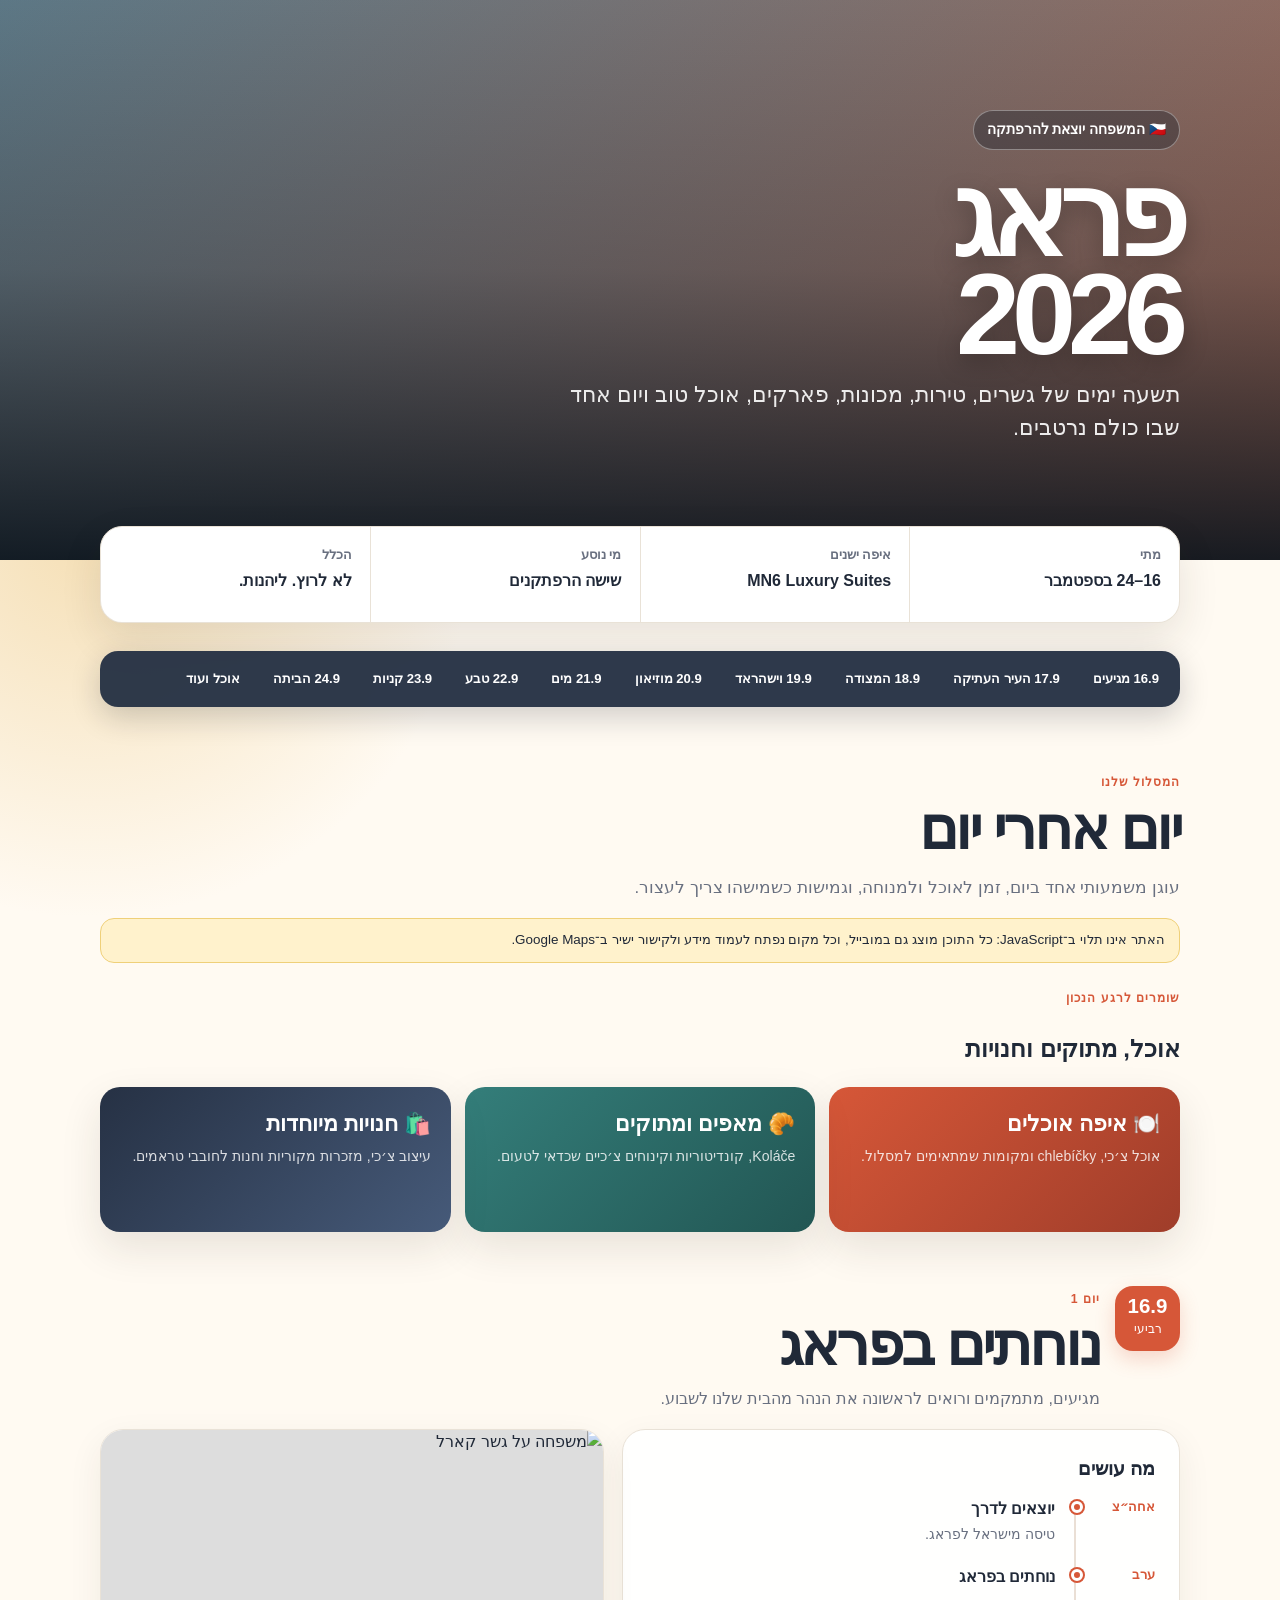
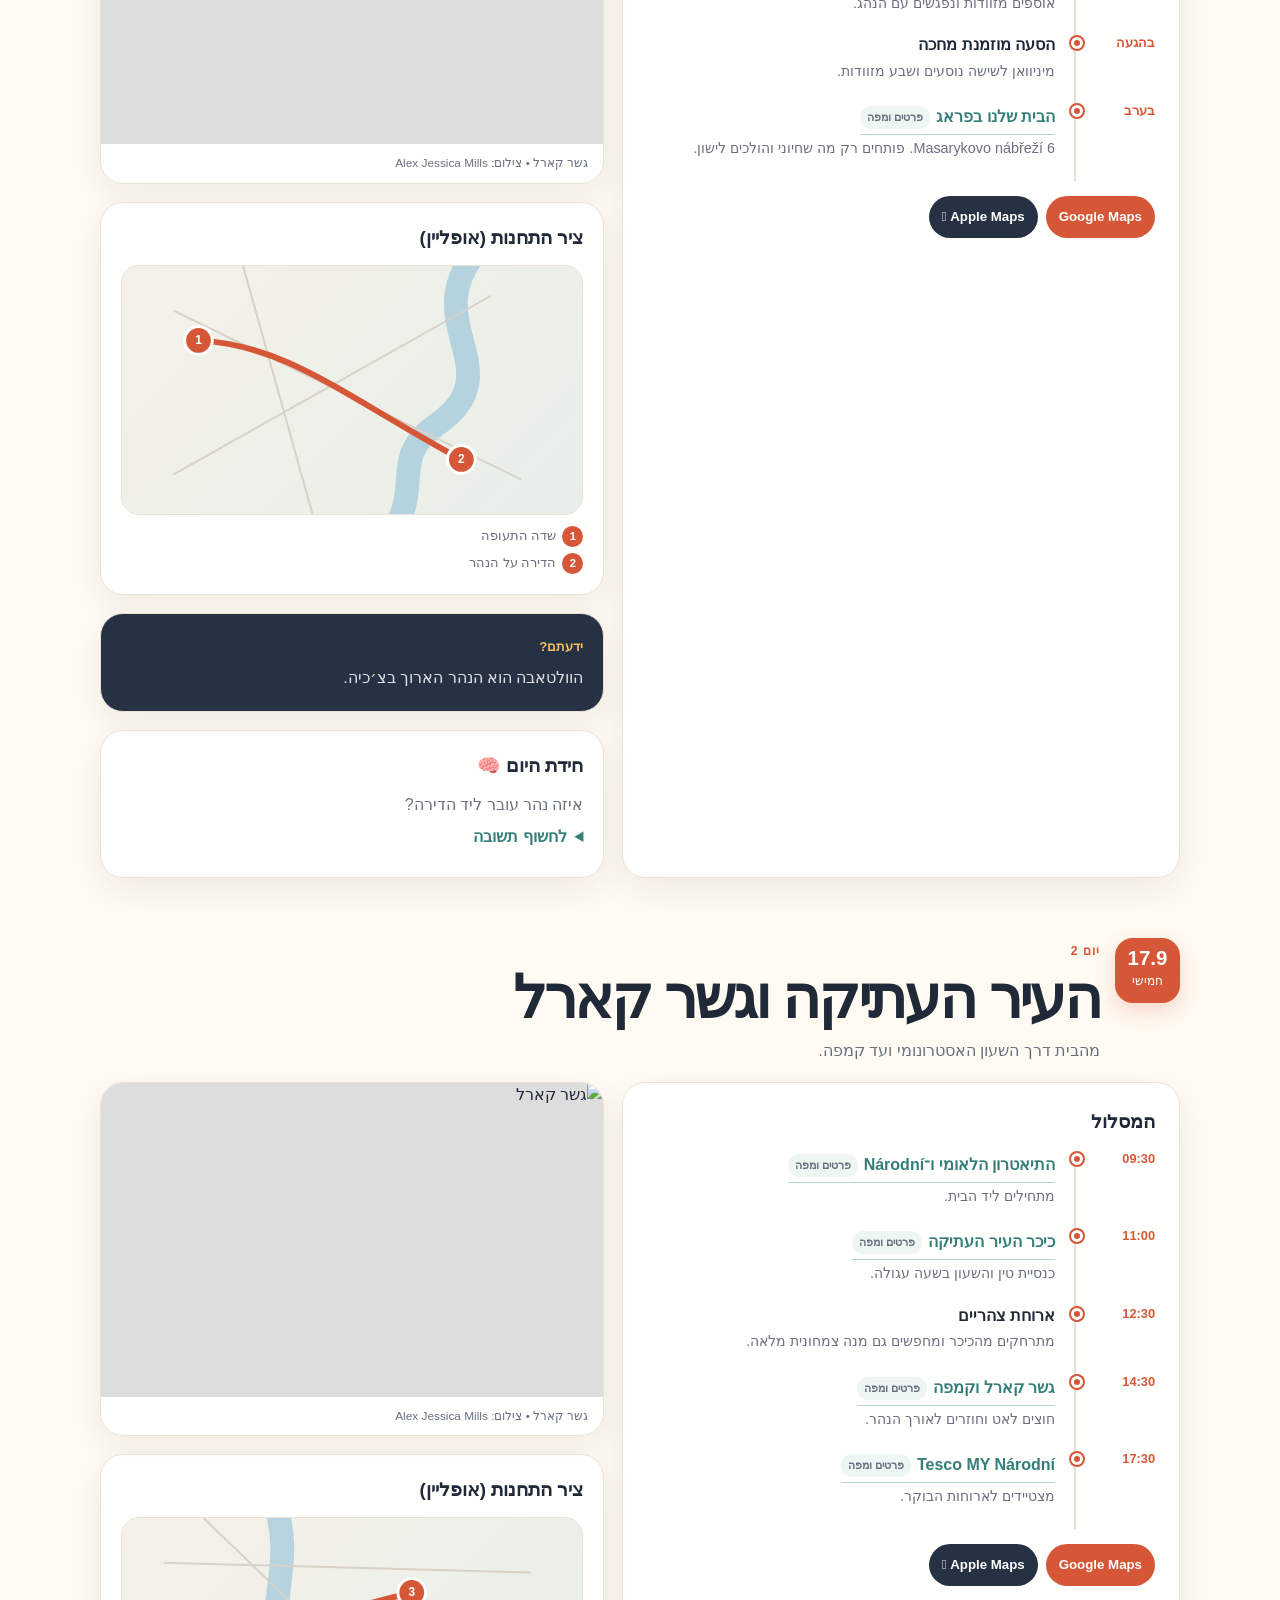
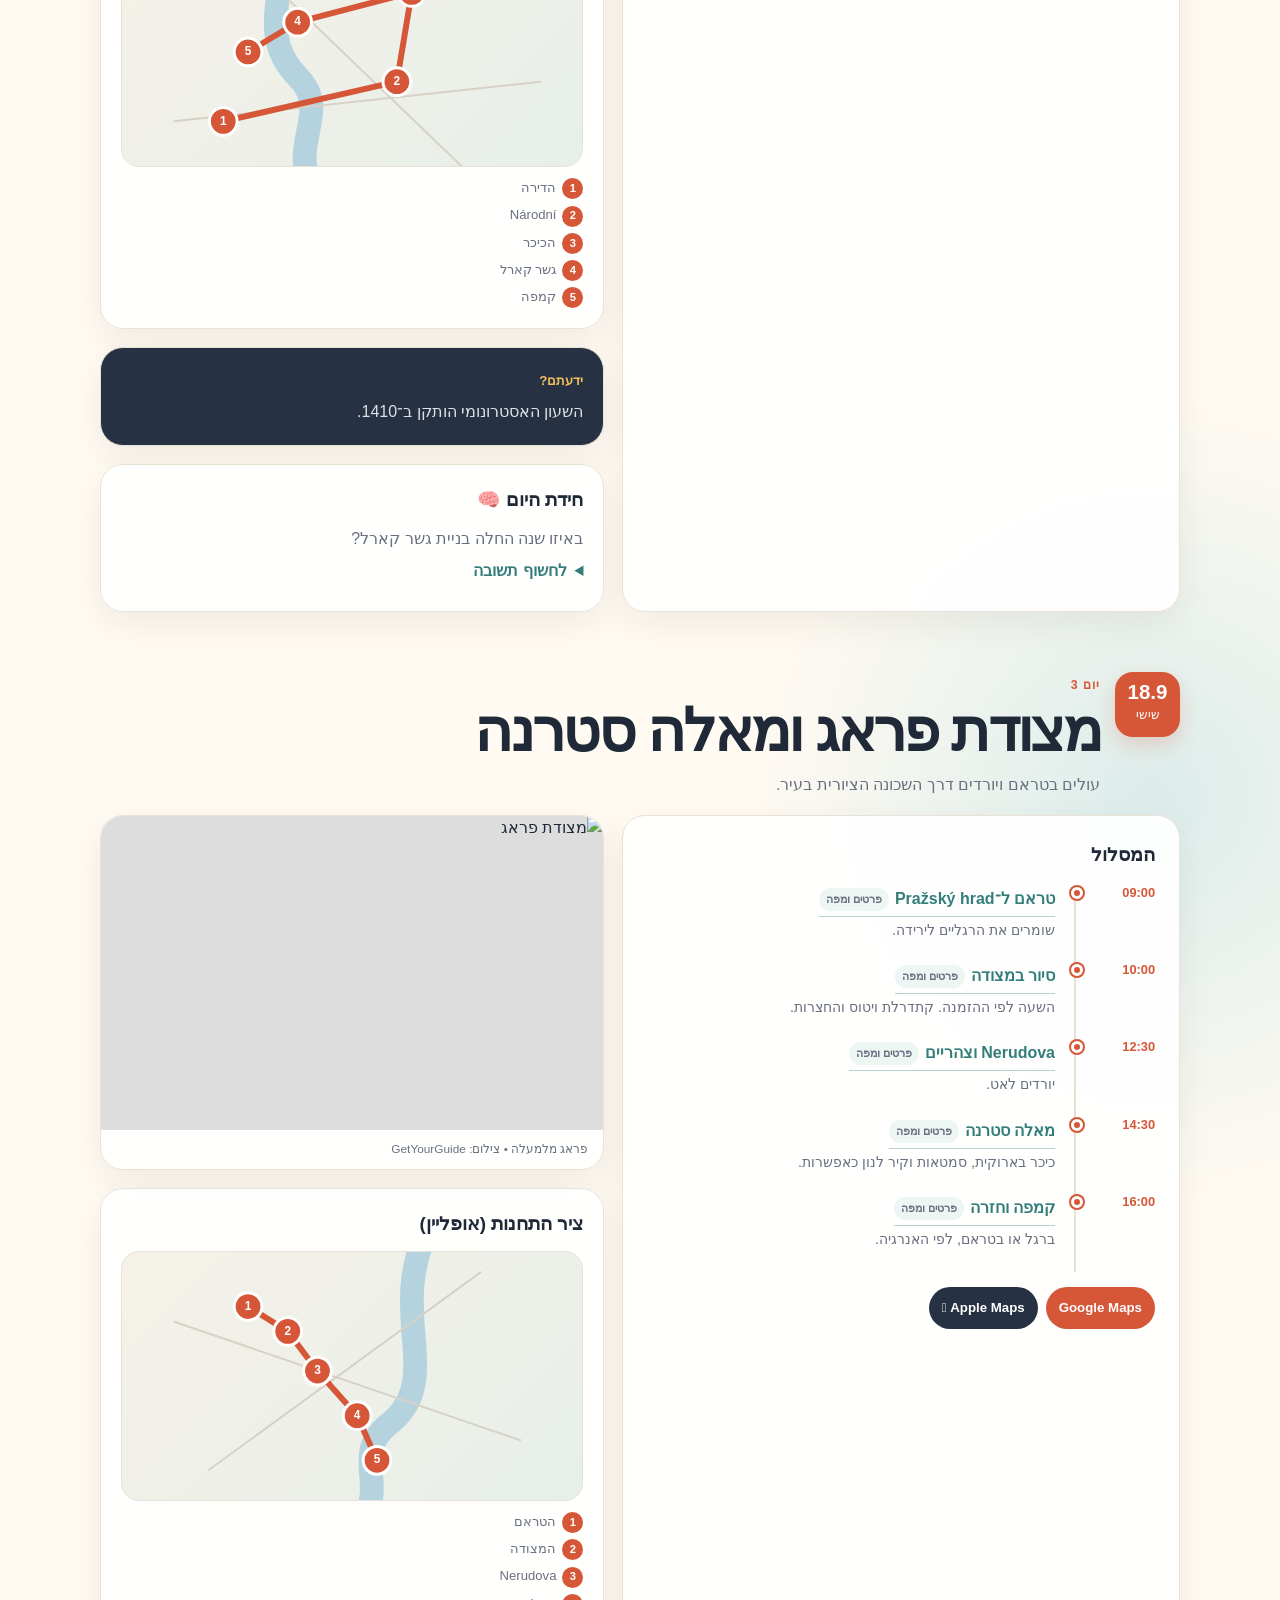
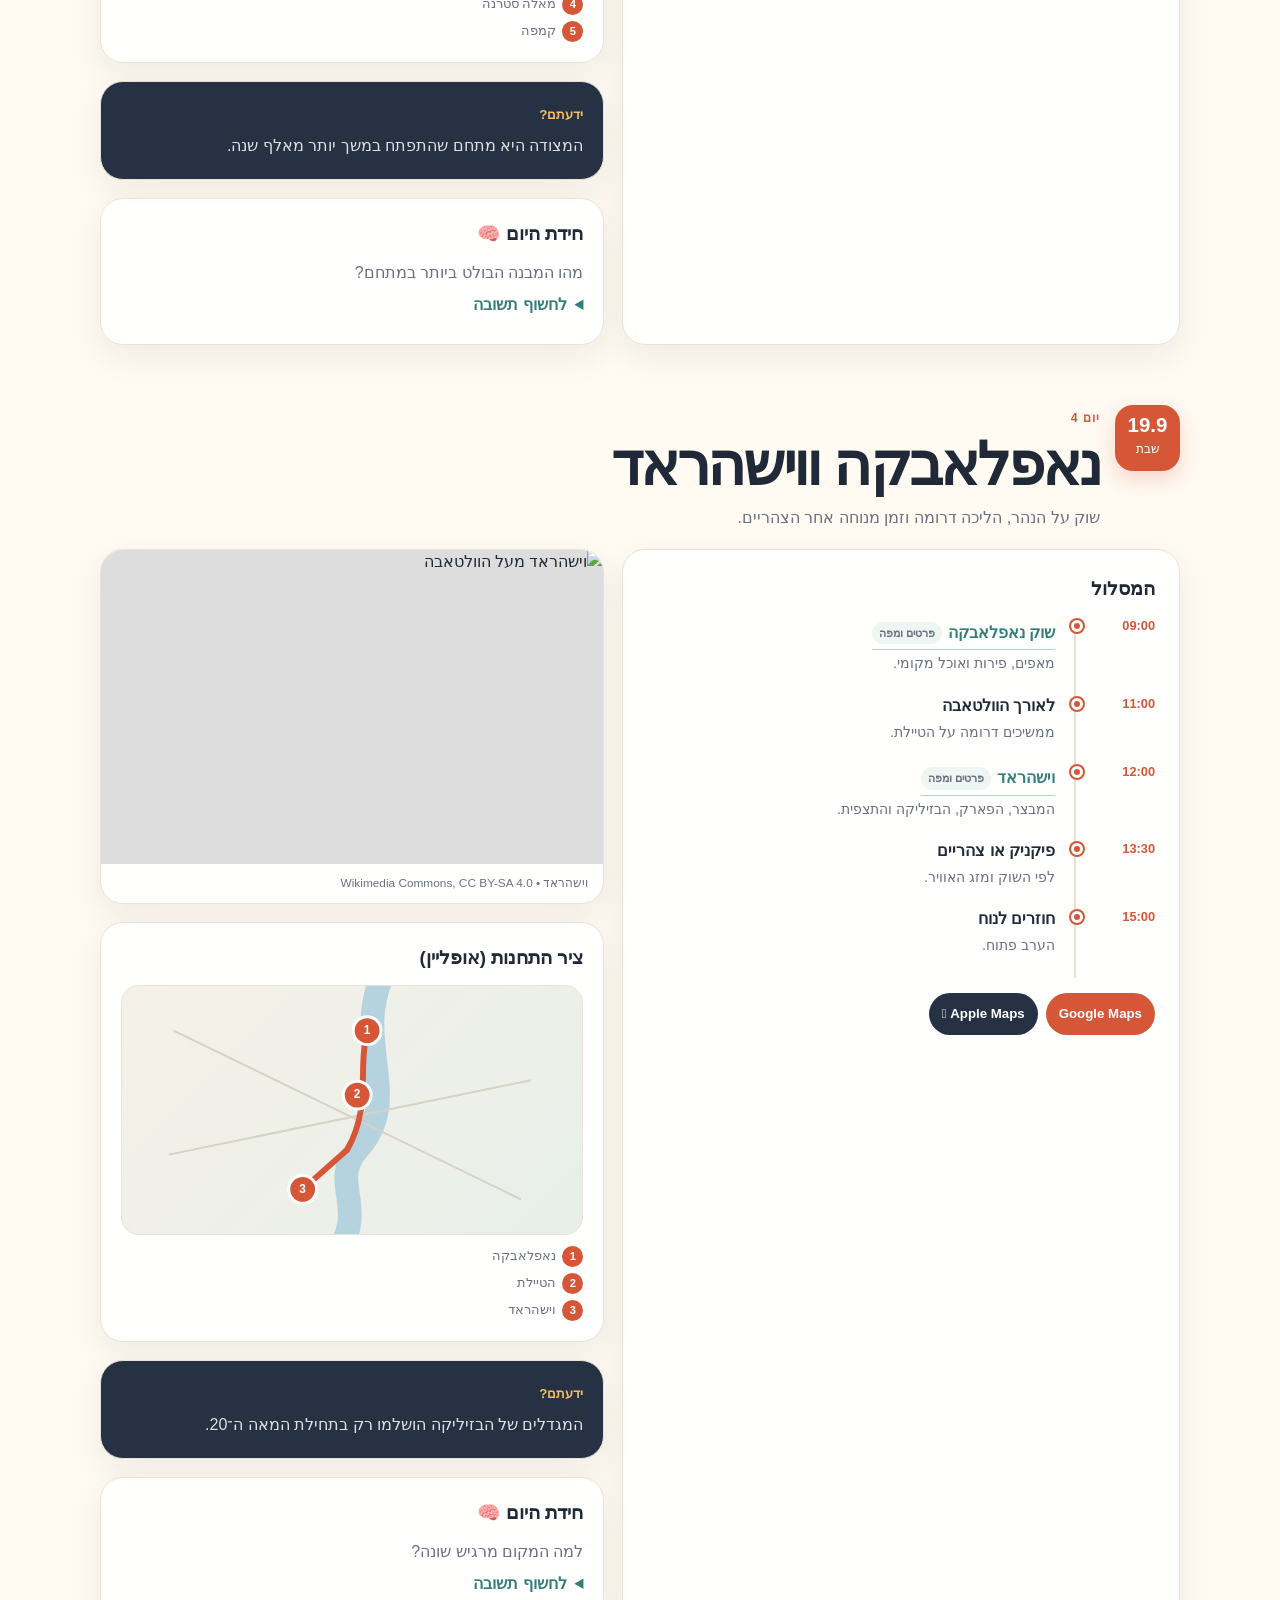
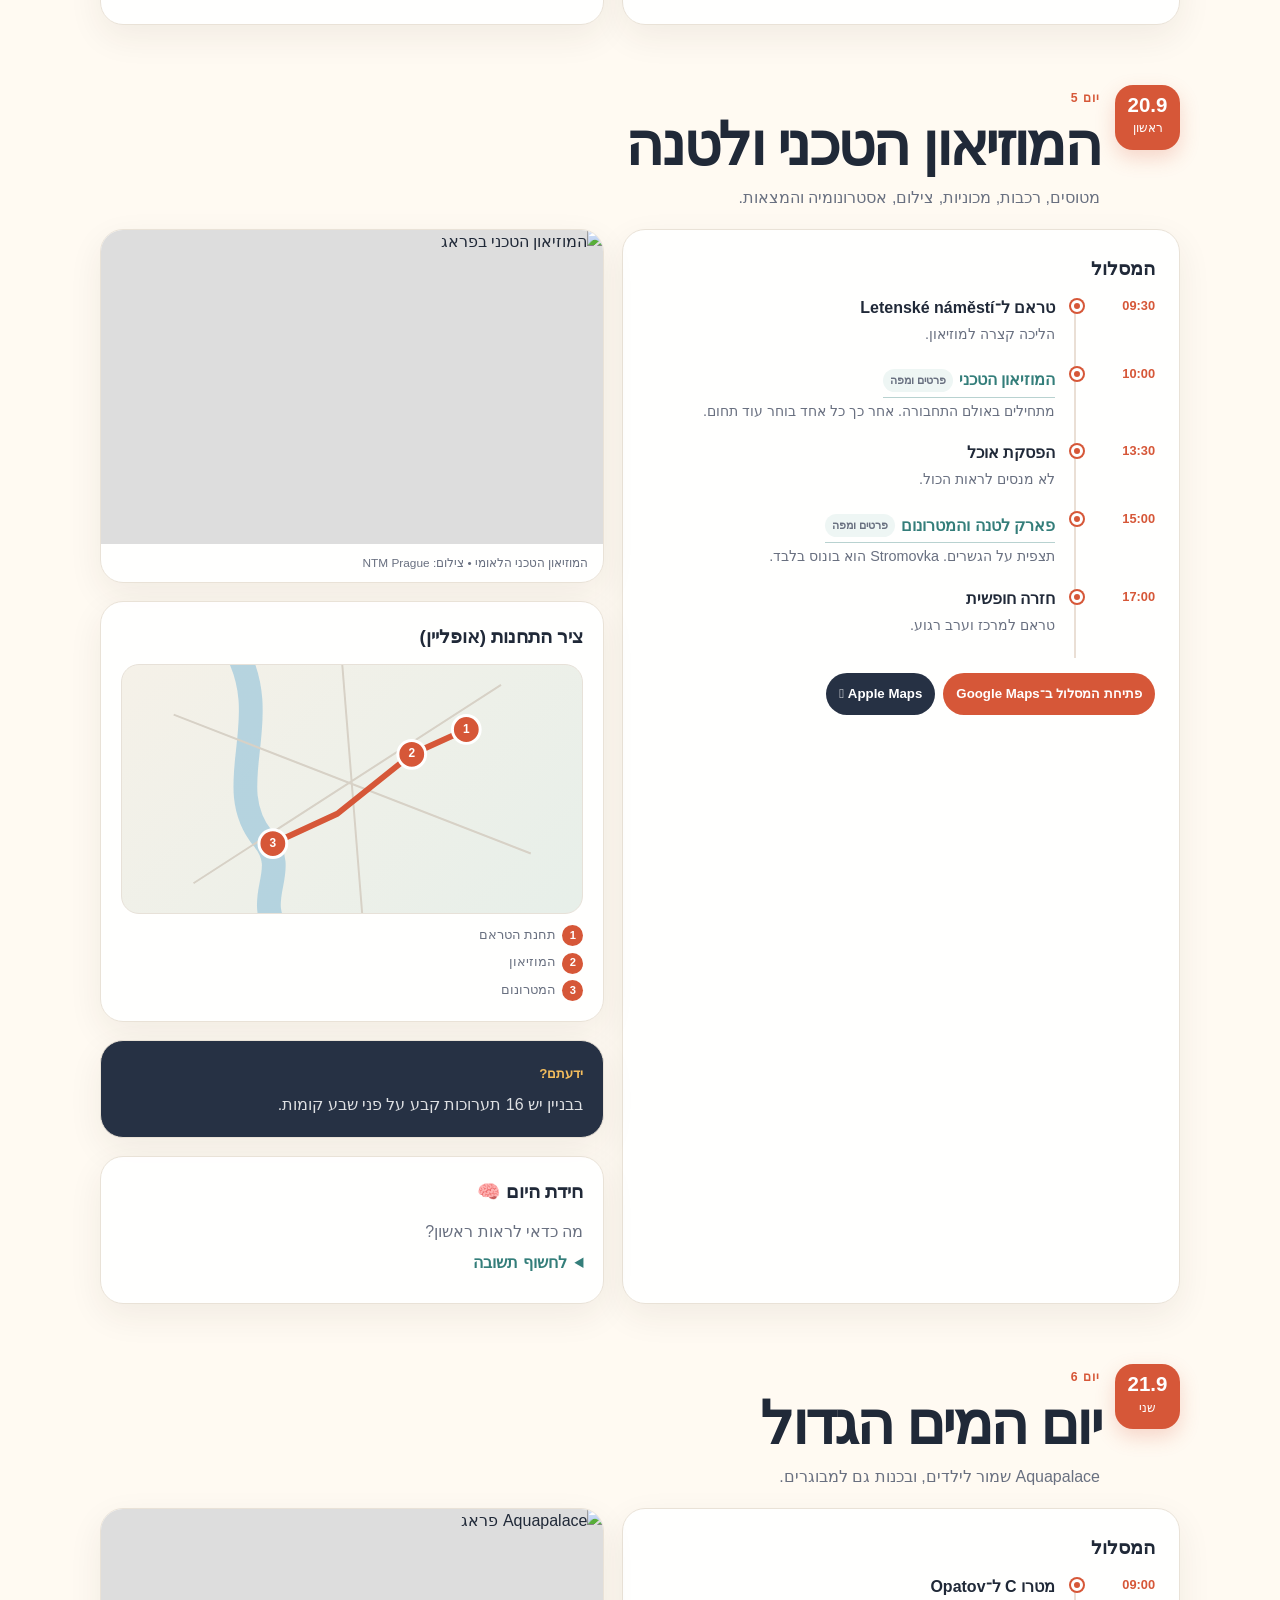
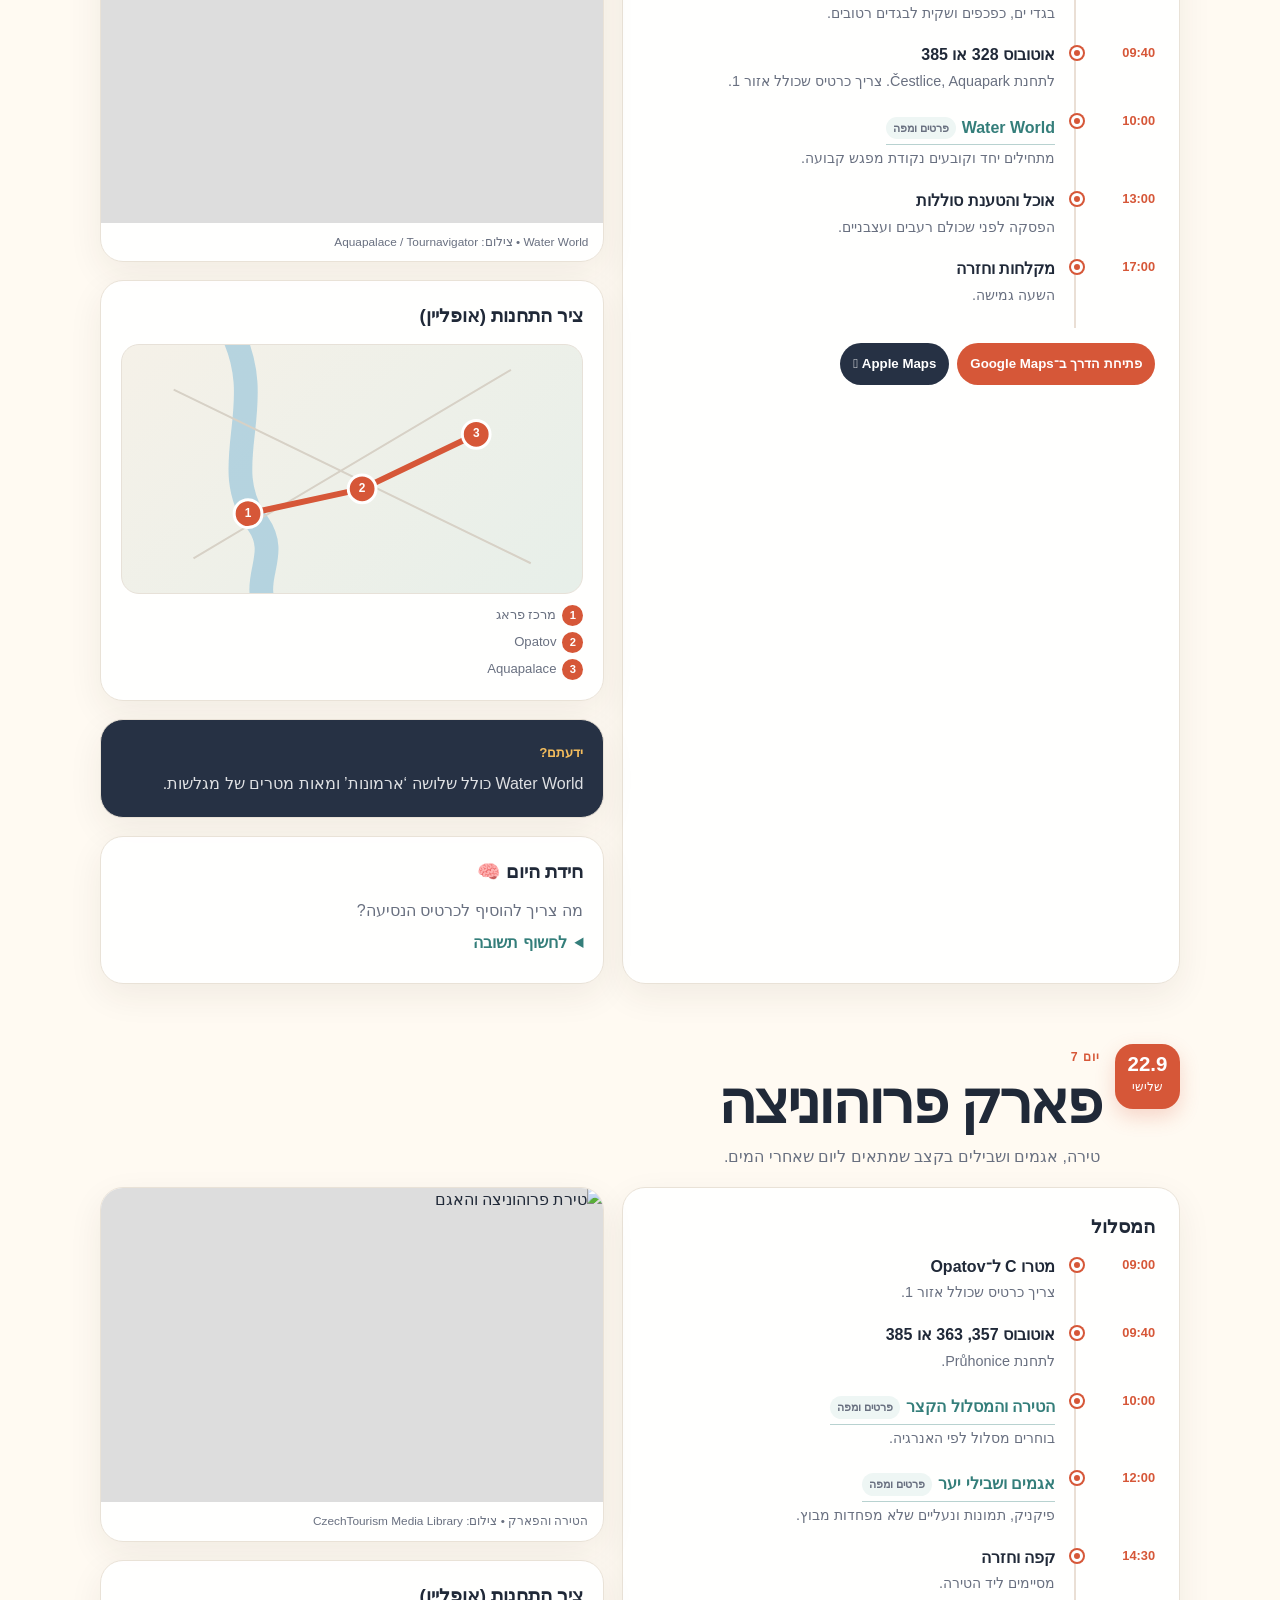
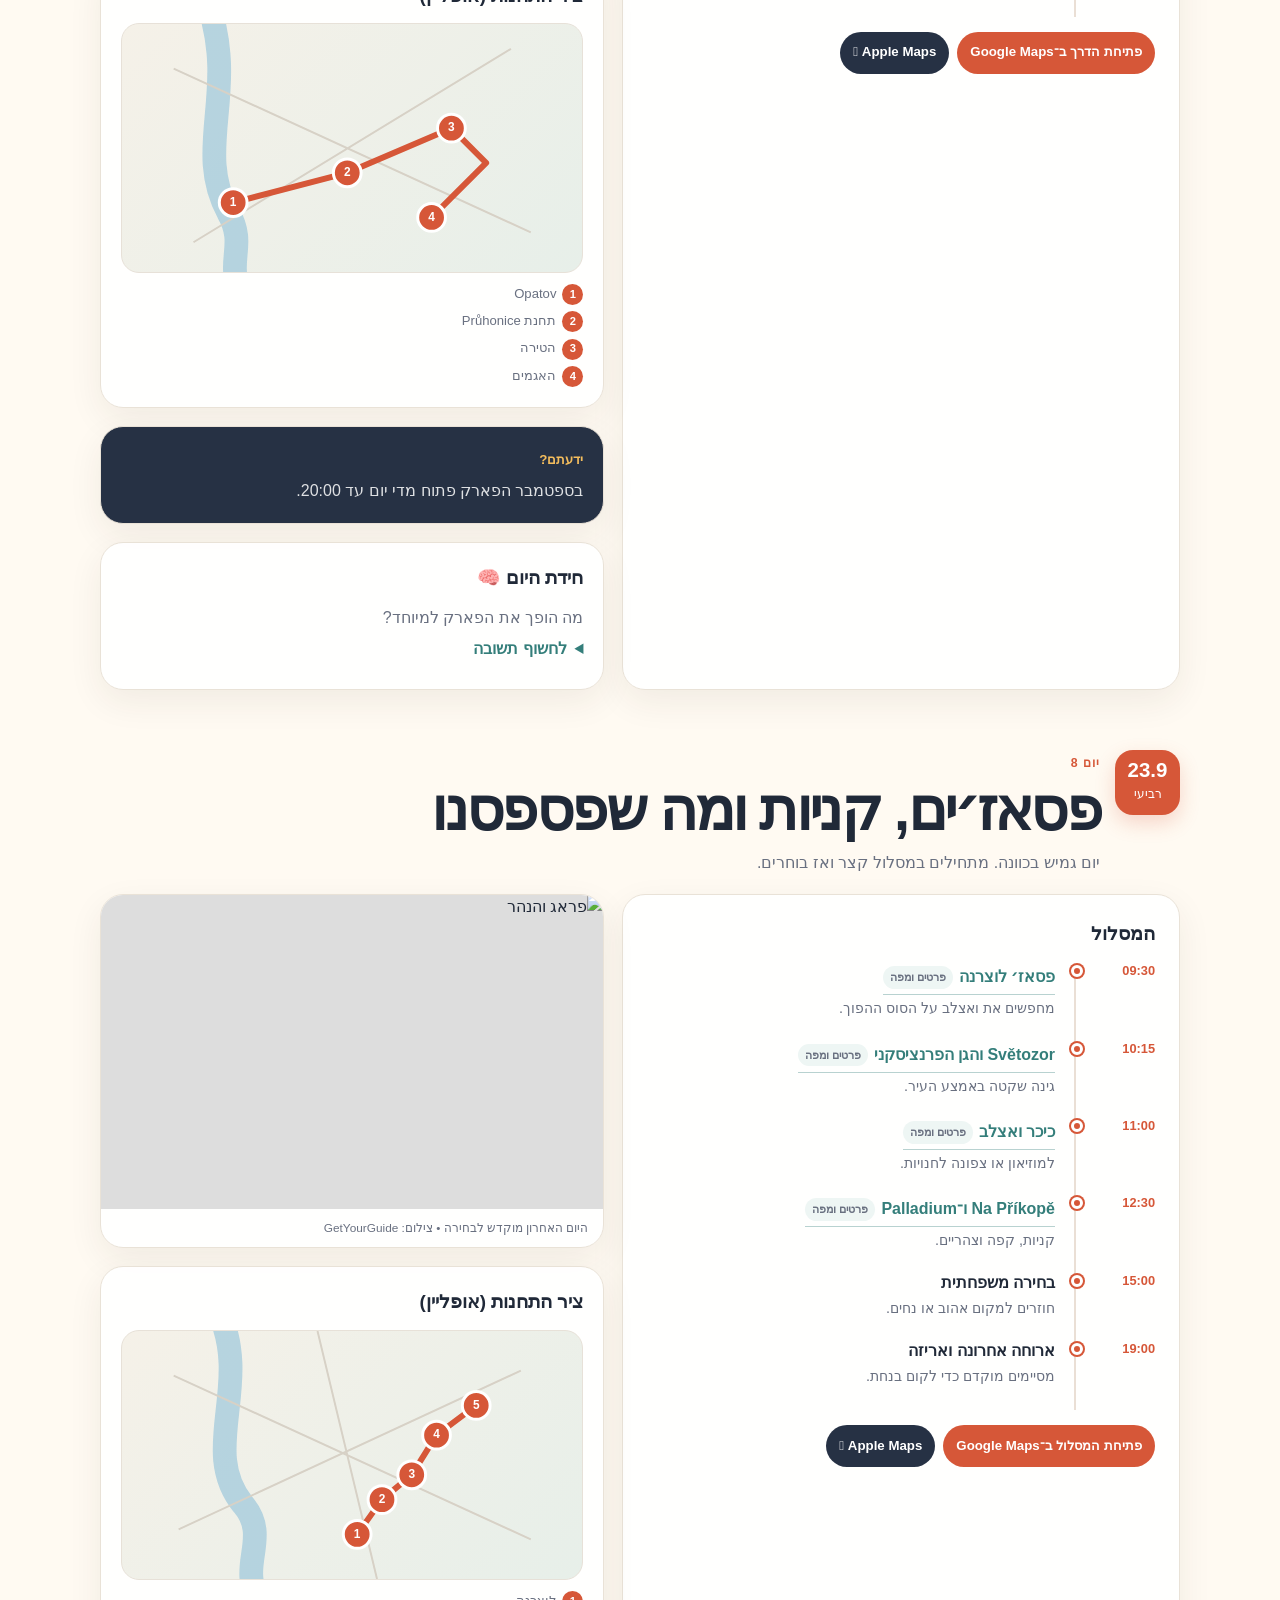
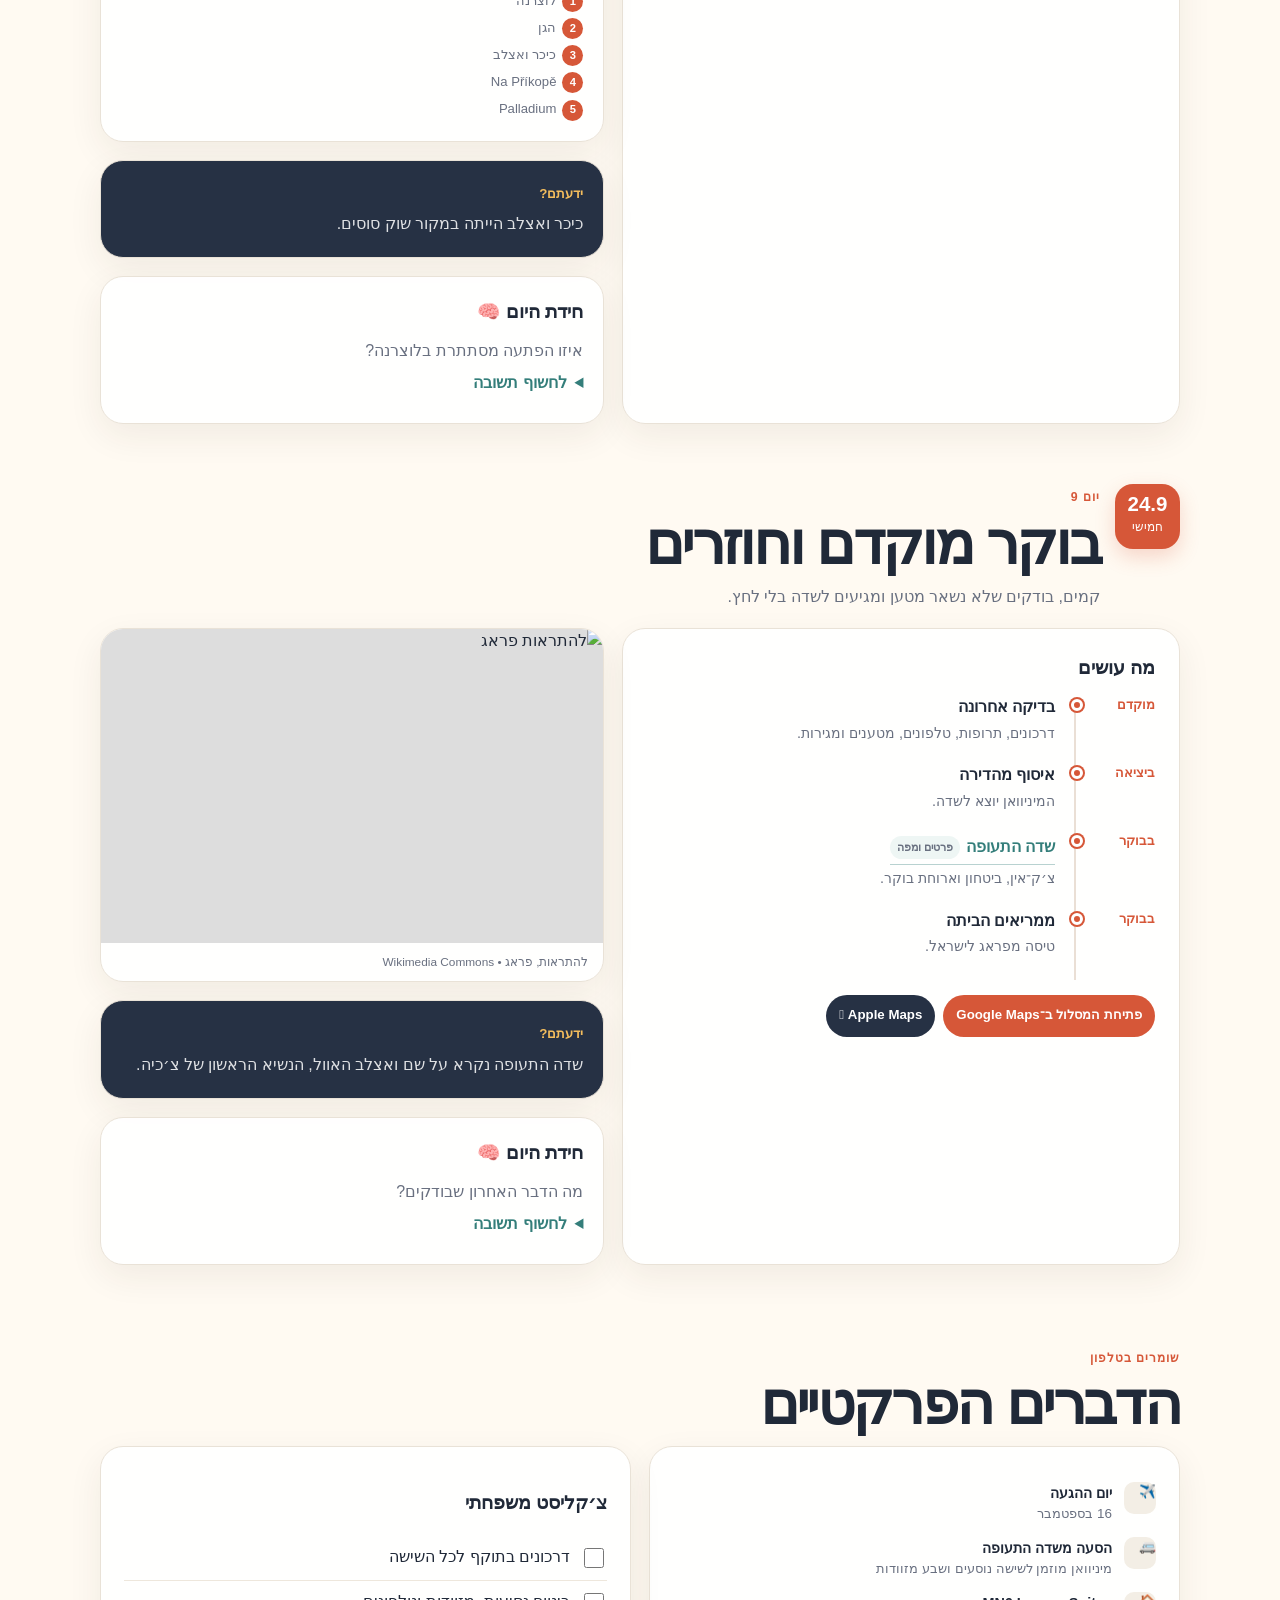
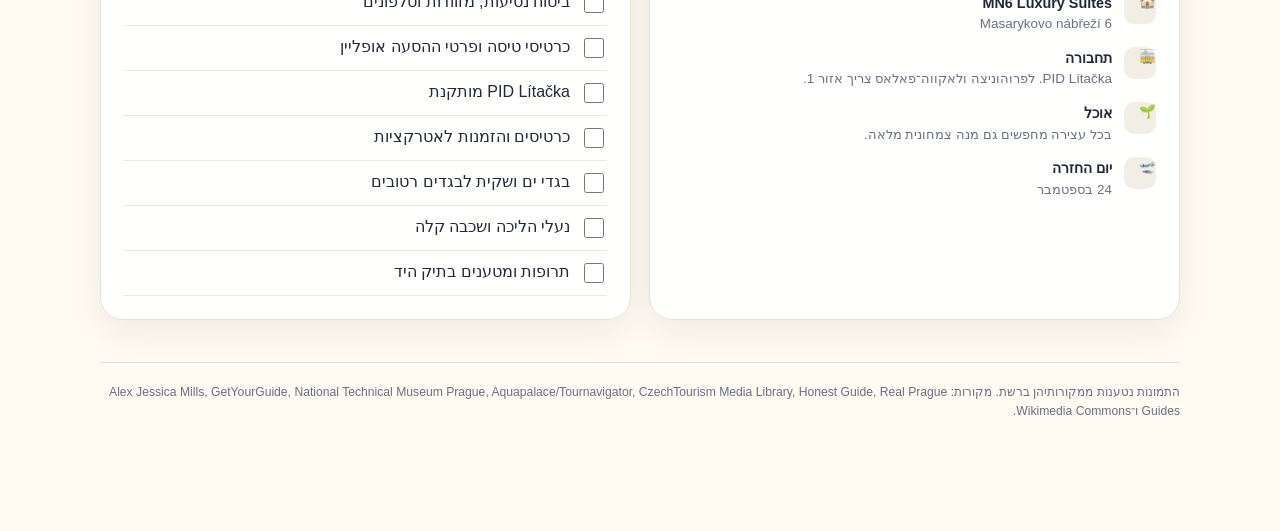
==== commit fdf26202: "Clarify online image and map behavior" ====
--- a/index.html
+++ b/index.html
@@ -60,7 +60,7 @@
 <span class="kicker">המסלול שלנו</span>
 <h2>יום אחרי יום</h2>
 <p>עוגן משמעותי אחד ביום, זמן לאוכל ולמנוחה, וגמישות כשמישהו צריך לעצור.</p>
-<div class="offline">הגרסה הזאת עצמאית: התמונות והמפות נמצאות בתוך הקובץ, וכל התוכן מוצג גם כשהטלפון חוסם JavaScript.</div>
+<div class="offline">האתר אינו תלוי ב־JavaScript: כל התוכן מוצג גם במובייל, וכל מקום נפתח לעמוד מידע ולקישור ישיר ב־Google Maps.</div>
 </section>
 <section class="extras" id="recommendations">
 <span class="kicker">שומרים לרגע הנכון</span>
@@ -1154,7 +1154,7 @@
 </article>
 </div>
 </section>
-<div class="credits">התמונות מוטמעות בקובץ לשימוש אופליין. מקורות: Alex Jessica Mills, GetYourGuide, National Technical Museum Prague, Aquapalace/Tournavigator, CzechTourism Media Library ו־Wikimedia Commons.</div>
+<div class="credits">התמונות נטענות ממקורותיהן ברשת. מקורות: Alex Jessica Mills, GetYourGuide, National Technical Museum Prague, Aquapalace/Tournavigator, CzechTourism Media Library, Honest Guide, Real Prague Guides ו־Wikimedia Commons.</div>
 </main>
 <nav class="mobile-nav">
 <a href="#d16">📅<br>הימים</a>
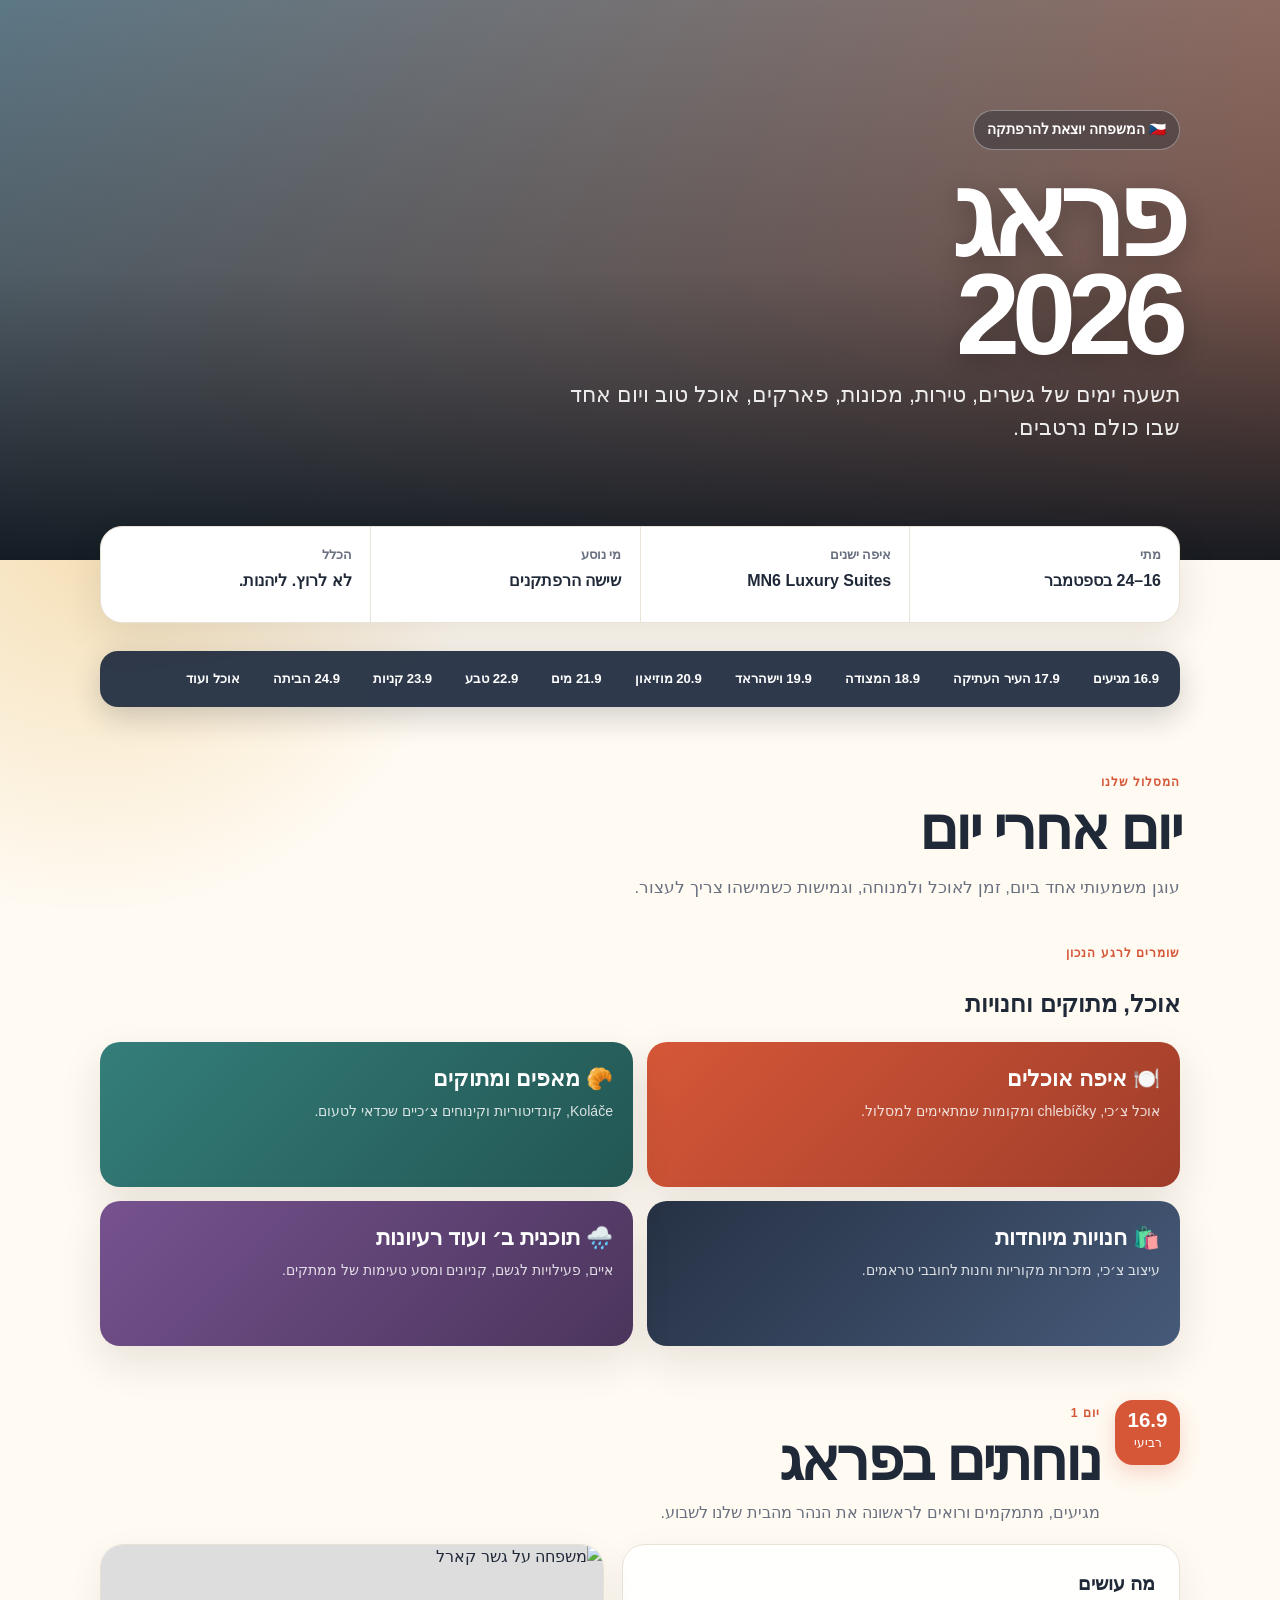
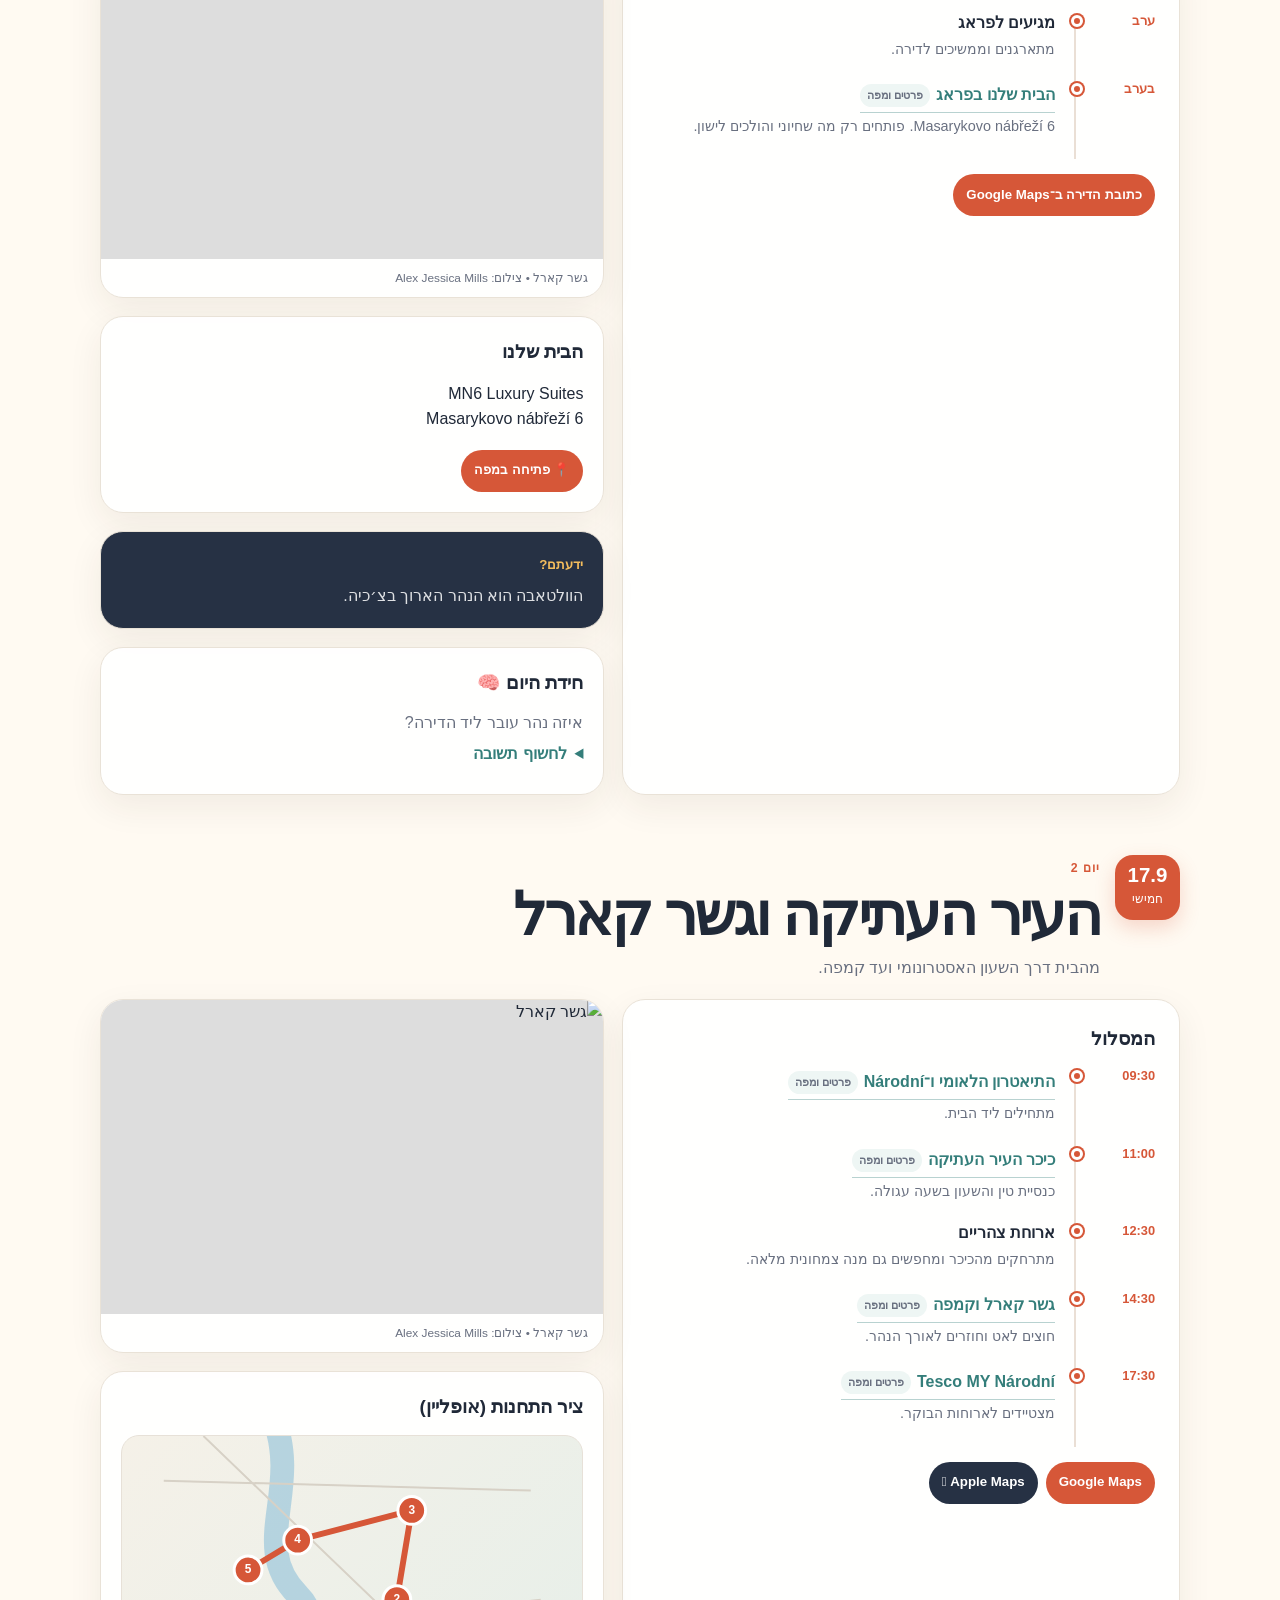
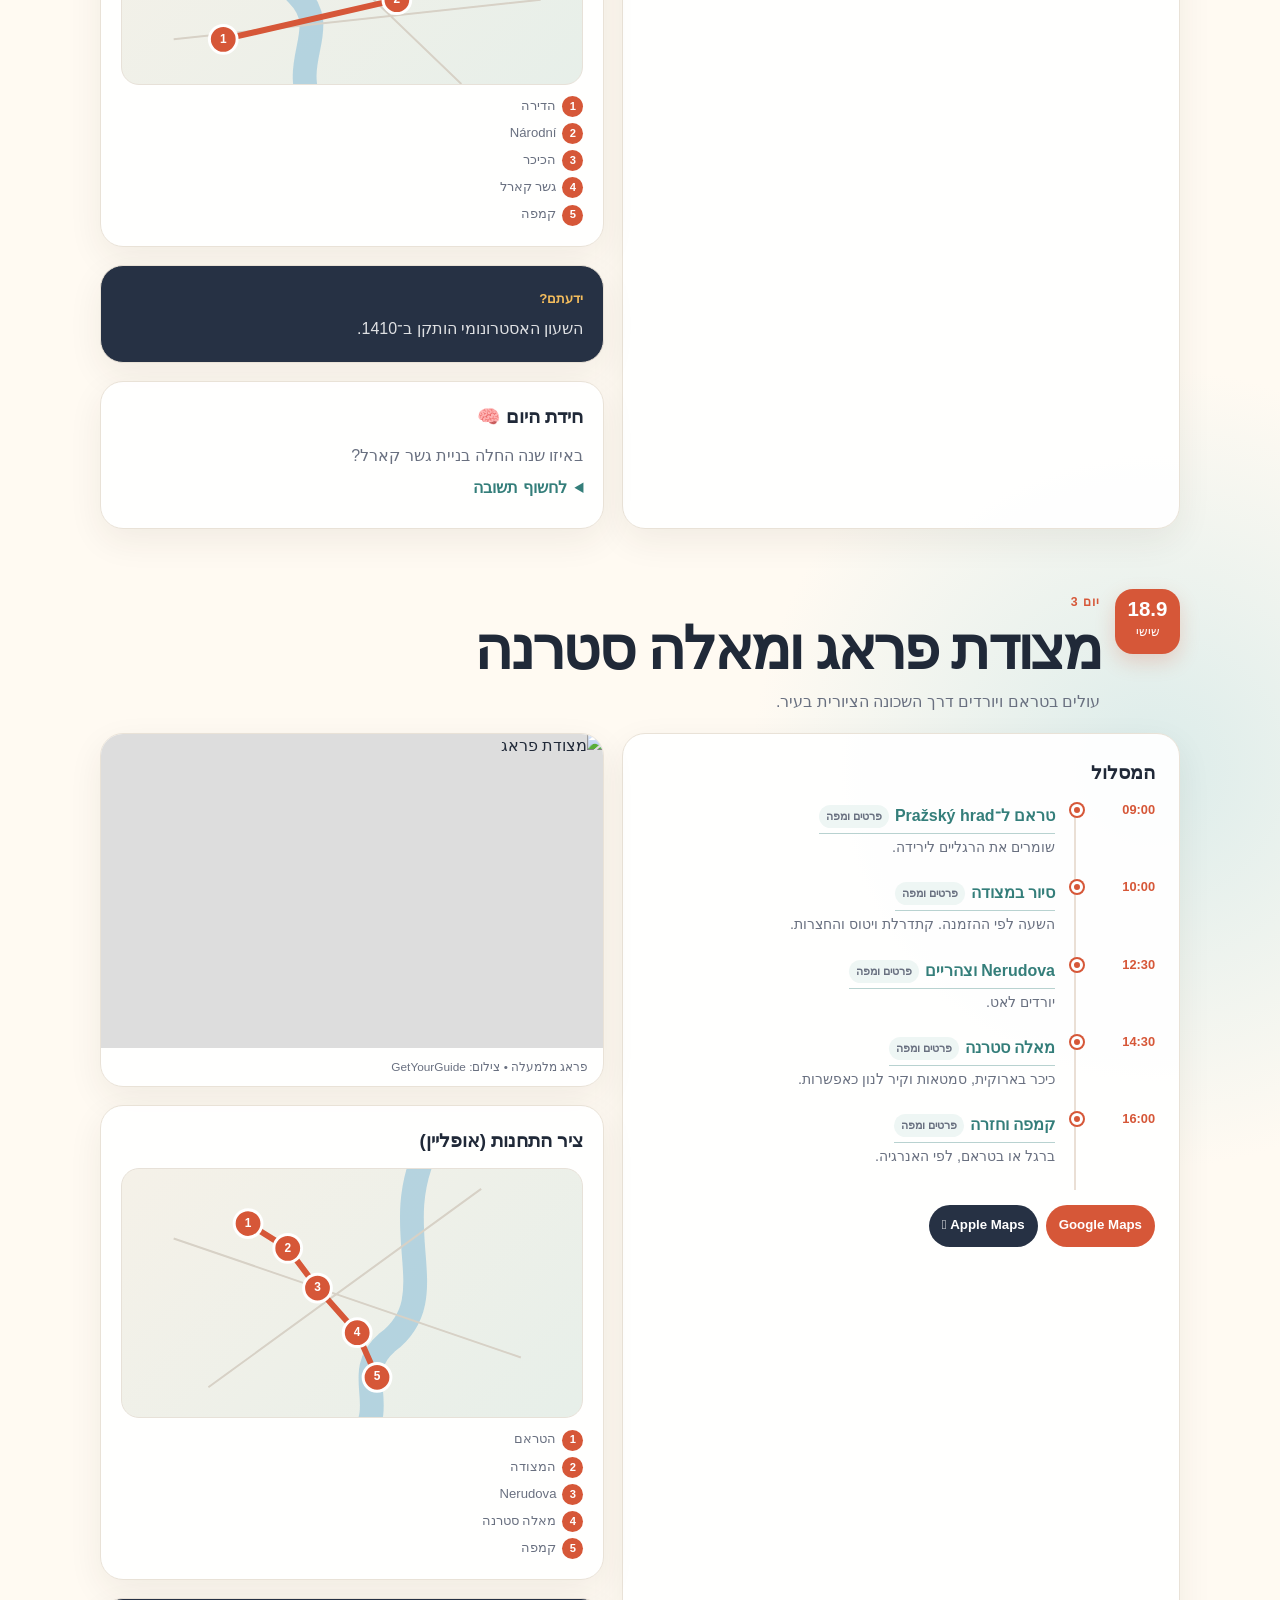
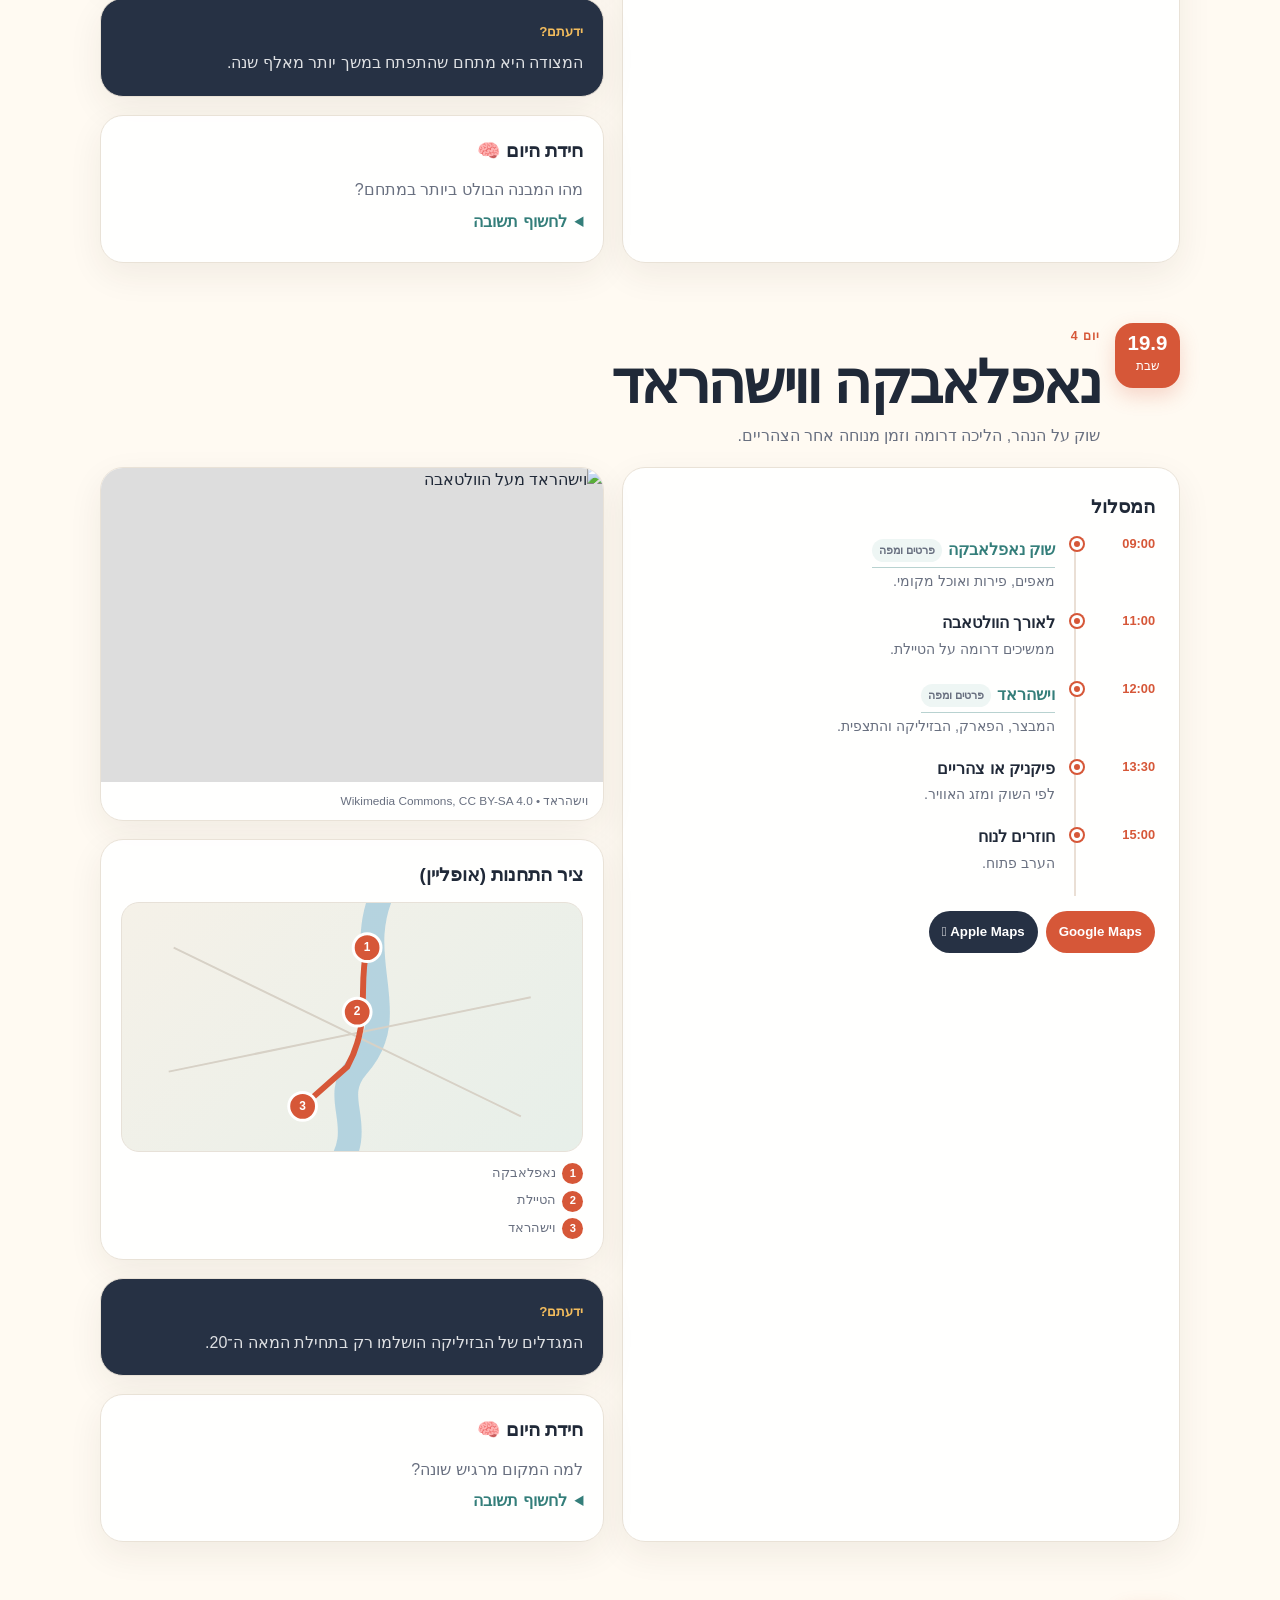
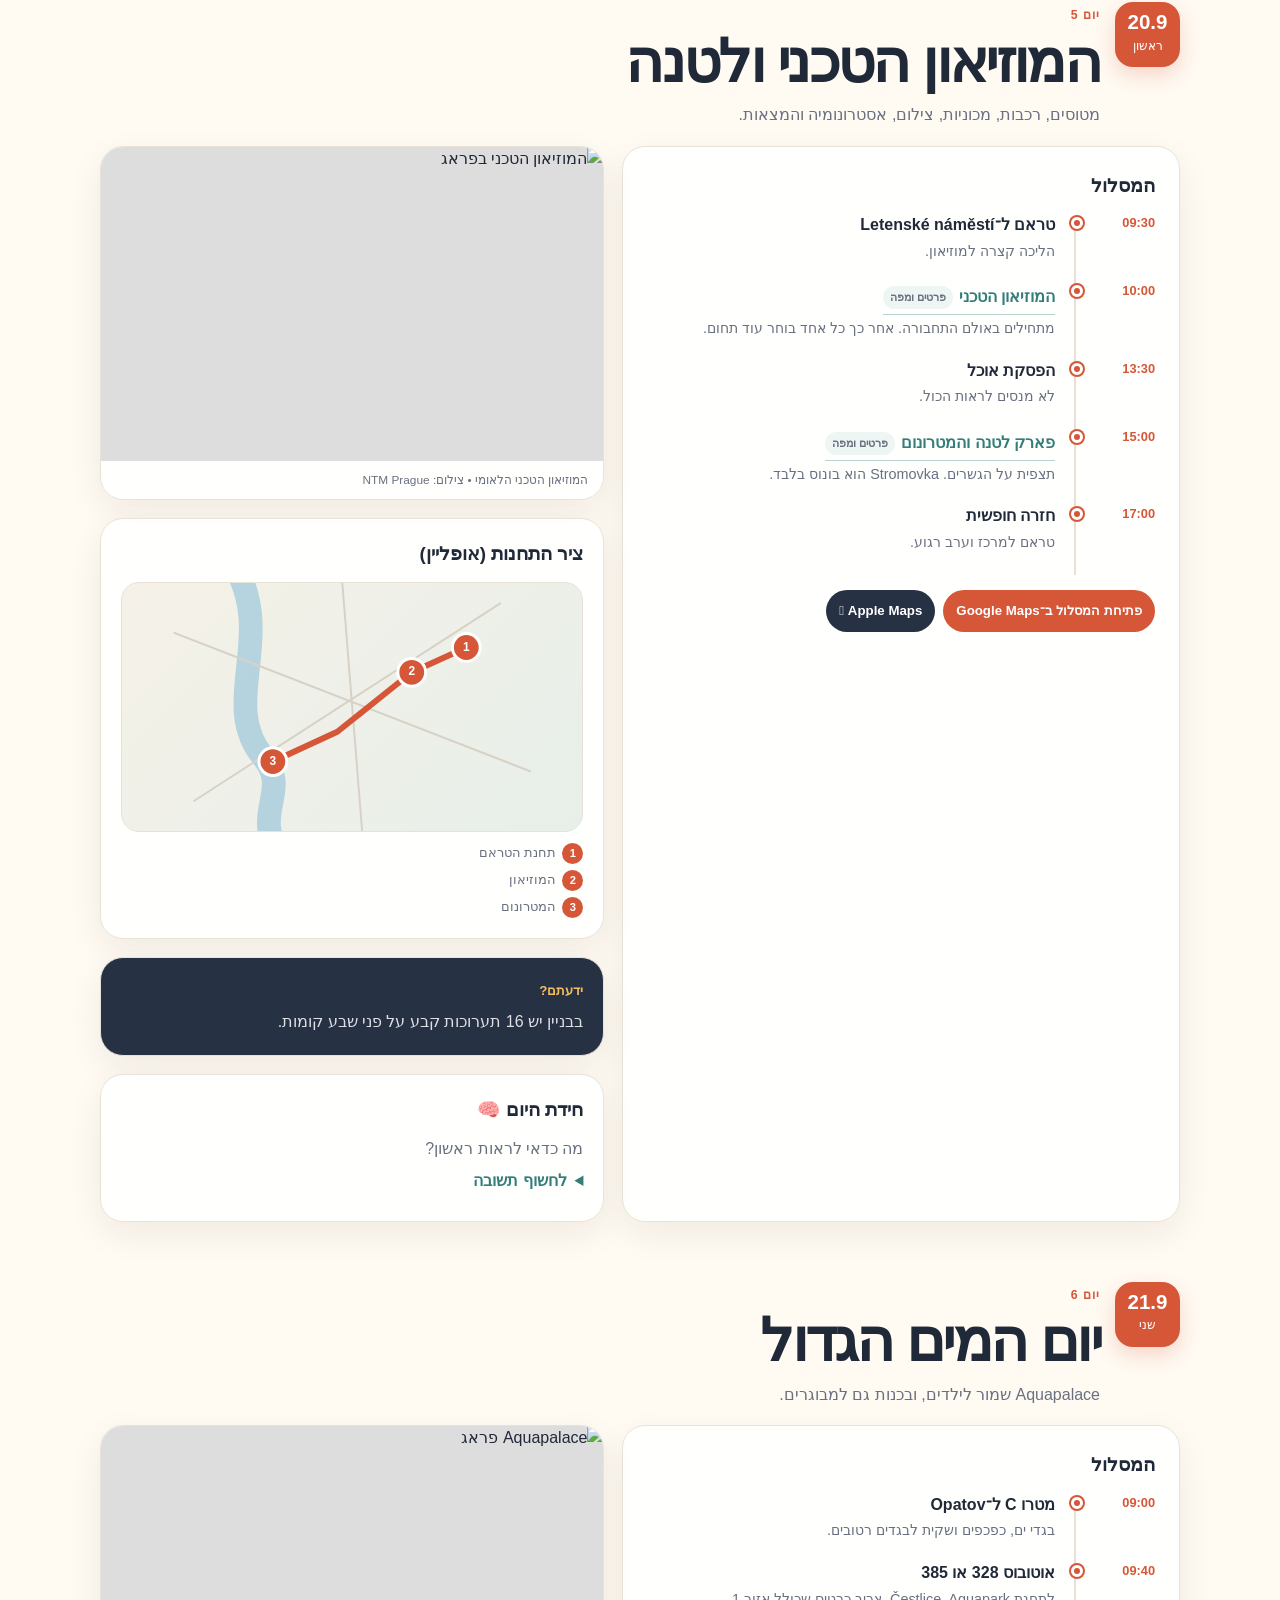
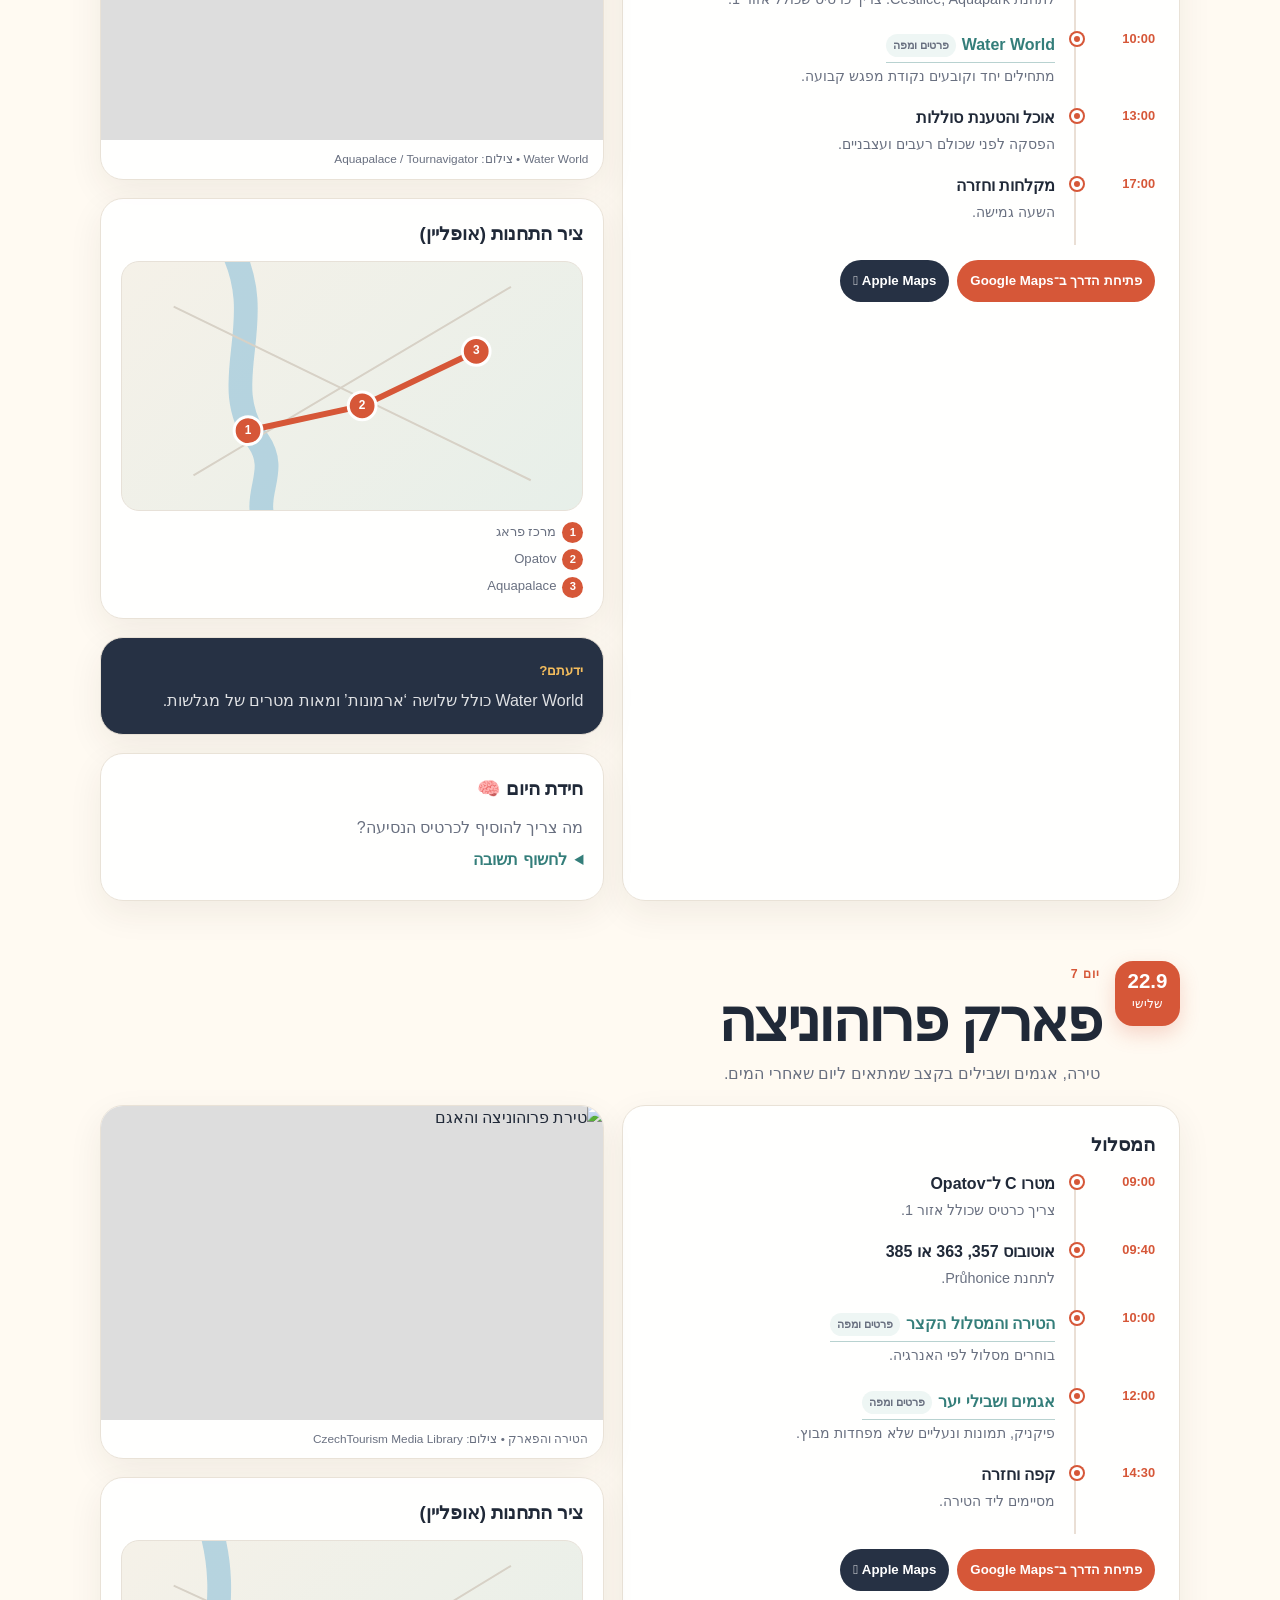
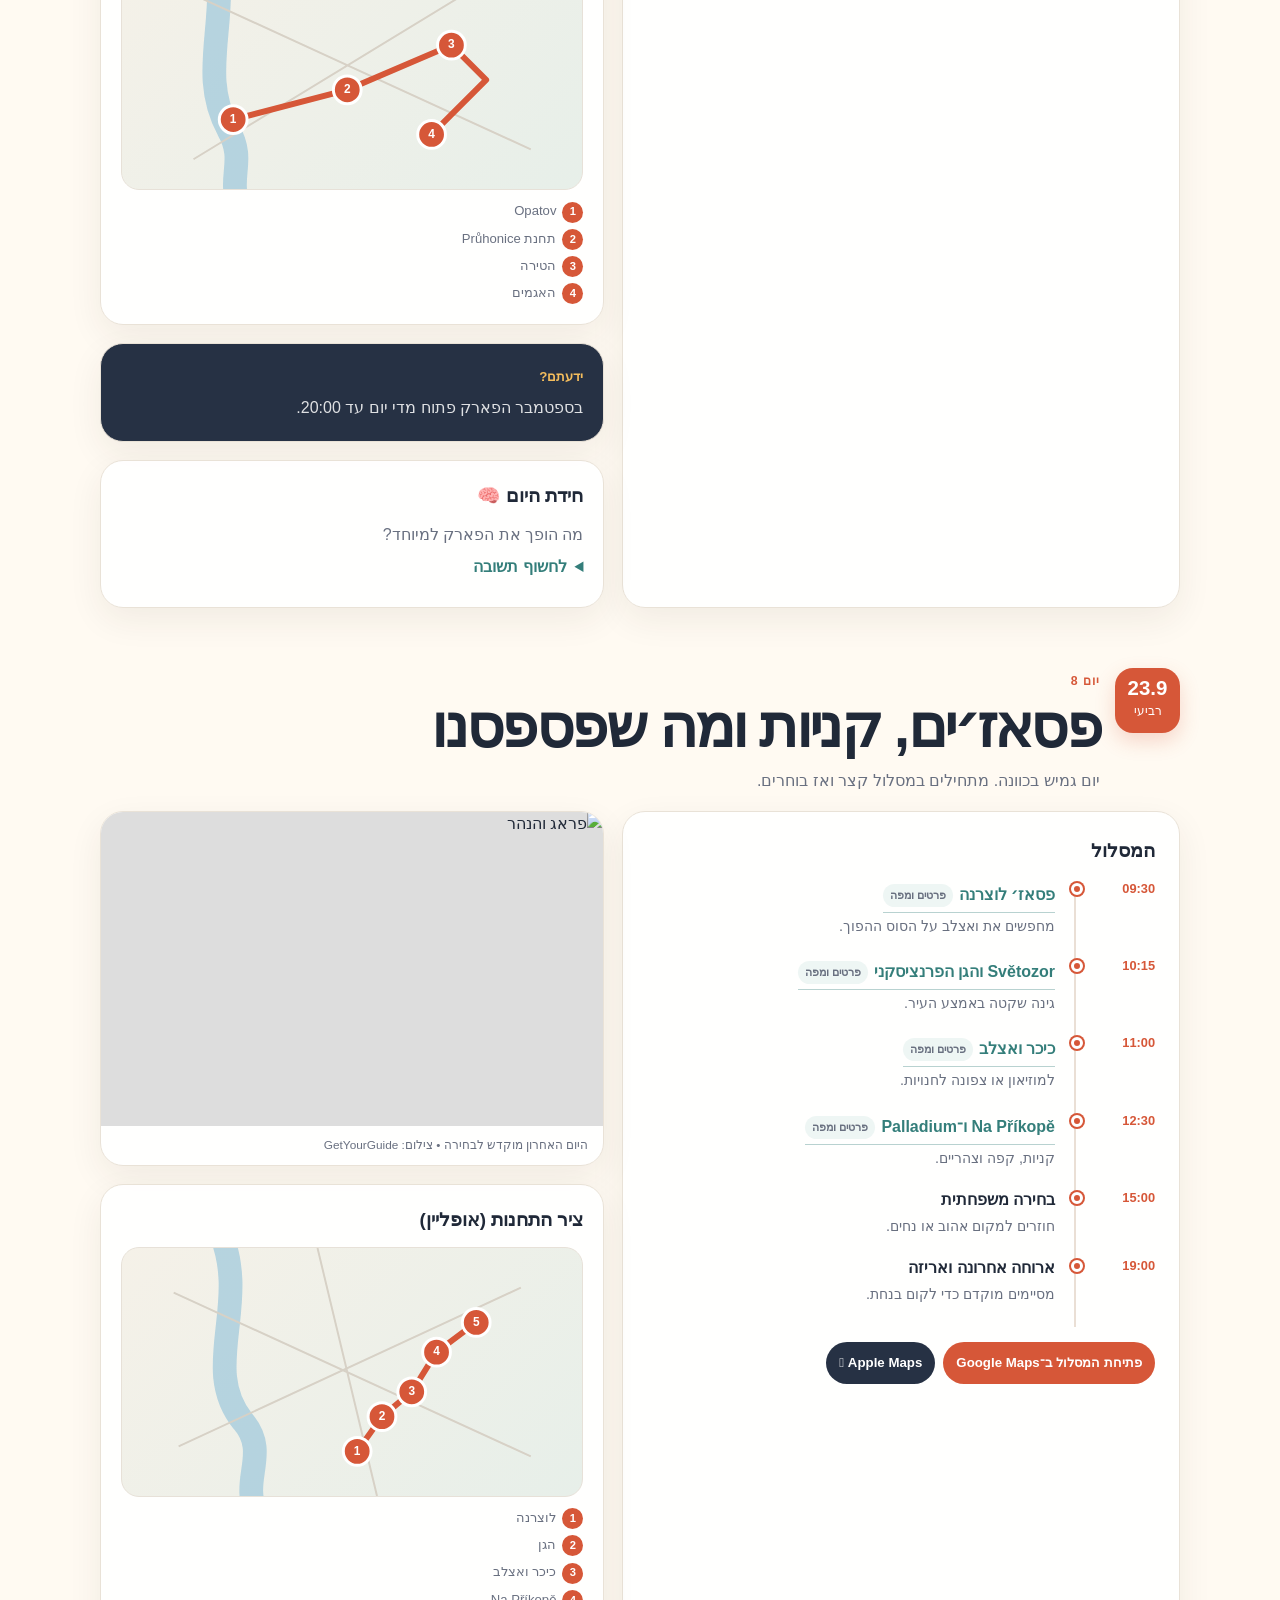
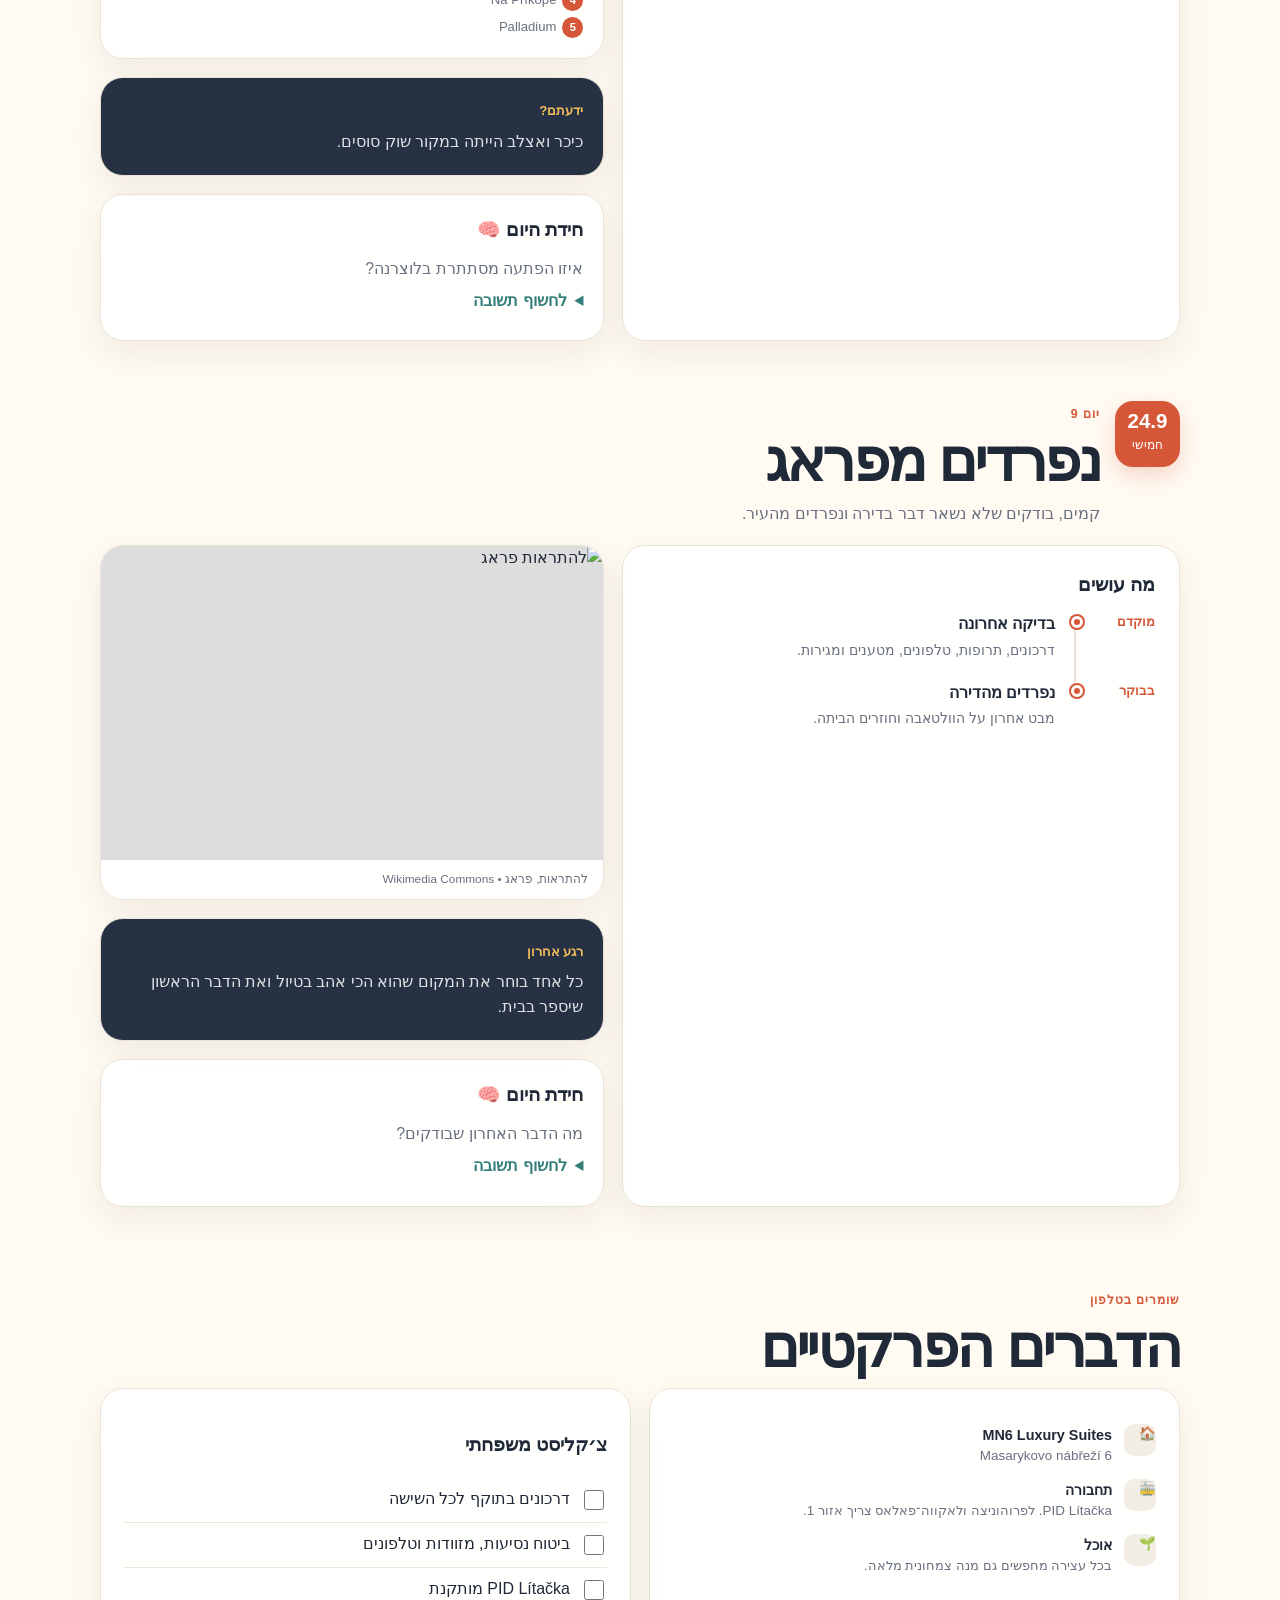
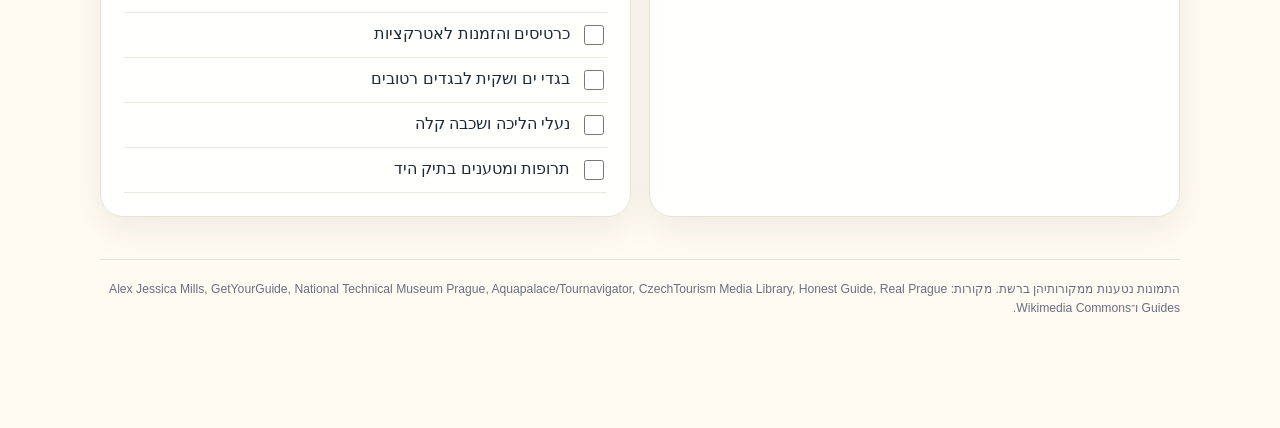
==== commit 152800f3: "Add rainy-day guide and remove travel logistics" ====
--- a/index.html
+++ b/index.html
@@ -15,7 +15,7 @@
 @media(max-width:420px){.wrap{width:min(100% - 20px,1080px)}.hero h1{font-size:4.3rem}.hero p{font-size:1rem}.trip-facts div{font-size:.87rem}.day h2{font-size:2.15rem}.stop{grid-template-columns:52px 17px 1fr;gap:8px}.stop:not(:last-of-type):after{right:68px}.route-map{height:225px}.map-link{flex:1 1 130px}}
 </style>
 <style>.place-detail{display:inline-flex;align-items:center;gap:6px;min-height:34px;color:var(--teal);text-decoration:none;border-bottom:1px solid rgba(52,126,122,.35)}.place-detail:after{content:"פרטים ומפה";font-size:.68rem;font-weight:800;color:var(--muted);background:#eef6f4;border-radius:999px;padding:3px 7px;white-space:nowrap}.place-detail:hover,.place-detail:focus{color:var(--red);border-color:var(--red)}</style>
-<style>.extras{scroll-margin-top:90px;margin:10px 0 54px}.extras-grid{display:grid;grid-template-columns:repeat(3,1fr);gap:14px}.extra-card{display:block;padding:20px;border-radius:20px;text-decoration:none;color:#fff;min-height:145px;box-shadow:var(--shadow)}.extra-card:nth-child(1){background:linear-gradient(135deg,#d65738,#9f3d2a)}.extra-card:nth-child(2){background:linear-gradient(135deg,#347e7a,#225653)}.extra-card:nth-child(3){background:linear-gradient(135deg,#263144,#465a79)}.extra-card b{display:block;font-size:1.35rem}.extra-card span{display:block;margin-top:6px;color:rgba(255,255,255,.82);font-size:.88rem}@media(max-width:700px){.extras-grid{grid-template-columns:1fr}.extra-card{min-height:0}.mobile-nav{grid-template-columns:repeat(4,1fr)!important}}</style>
+<style>.extras{scroll-margin-top:90px;margin:10px 0 54px}.extras-grid{display:grid;grid-template-columns:repeat(2,1fr);gap:14px}.extra-card{display:block;padding:20px;border-radius:20px;text-decoration:none;color:#fff;min-height:145px;box-shadow:var(--shadow)}.extra-card:nth-child(1){background:linear-gradient(135deg,#d65738,#9f3d2a)}.extra-card:nth-child(2){background:linear-gradient(135deg,#347e7a,#225653)}.extra-card:nth-child(3){background:linear-gradient(135deg,#263144,#465a79)}.extra-card:nth-child(4){background:linear-gradient(135deg,#76528f,#4b355c)}.extra-card b{display:block;font-size:1.35rem}.extra-card span{display:block;margin-top:6px;color:rgba(255,255,255,.82);font-size:.88rem}@media(max-width:700px){.extras-grid{grid-template-columns:1fr}.extra-card{min-height:0}.mobile-nav{grid-template-columns:repeat(4,1fr)!important}}</style>
 </head>
 <body>
 <header class="hero" id="top">
@@ -60,7 +60,6 @@
 <span class="kicker">המסלול שלנו</span>
 <h2>יום אחרי יום</h2>
 <p>עוגן משמעותי אחד ביום, זמן לאוכל ולמנוחה, וגמישות כשמישהו צריך לעצור.</p>
-<div class="offline">האתר אינו תלוי ב־JavaScript: כל התוכן מוצג גם במובייל, וכל מקום נפתח לעמוד מידע ולקישור ישיר ב־Google Maps.</div>
 </section>
 <section class="extras" id="recommendations">
 <span class="kicker">שומרים לרגע הנכון</span>
@@ -69,6 +68,7 @@
 <a class="extra-card" href="food.html"><b>🍽️ איפה אוכלים</b><span>אוכל צ׳כי, chlebíčky ומקומות שמתאימים למסלול.</span></a>
 <a class="extra-card" href="sweets.html"><b>🥐 מאפים ומתוקים</b><span>Koláče, קונדיטוריות וקינוחים צ׳כיים שכדאי לטעום.</span></a>
 <a class="extra-card" href="shops.html"><b>🛍️ חנויות מיוחדות</b><span>עיצוב צ׳כי, מזכרות מקוריות וחנות לחובבי טראמים.</span></a>
+<a class="extra-card" href="extras.html"><b>🌧️ תוכנית ב׳ ועוד רעיונות</b><span>איים, פעילויות לגשם, קניונים ומסע טעימות של ממתקים.</span></a>
 </div>
 </section>
 
@@ -88,30 +88,12 @@
 <article class="card schedule">
 <h3>מה עושים</h3>
 <div class="stop">
-<span class="time">אחה״צ</span>
-<i class="dot">
-</i>
-<div>
-<strong>יוצאים לדרך</strong>
-<p>טיסה מישראל לפראג.</p>
-</div>
-</div>
-<div class="stop">
 <span class="time">ערב</span>
 <i class="dot">
 </i>
 <div>
-<strong>נוחתים בפראג</strong>
-<p>אוספים מזוודות ונפגשים עם הנהג.</p>
-</div>
-</div>
-<div class="stop">
-<span class="time">בהגעה</span>
-<i class="dot">
-</i>
-<div>
-<strong>הסעה מוזמנת מחכה</strong>
-<p>מיניוואן לשישה נוסעים ושבע מזוודות.</p>
+<strong>מגיעים לפראג</strong>
+<p>מתארגנים וממשיכים לדירה.</p>
 </div>
 </div>
 <div class="stop">
@@ -124,8 +106,7 @@
 </div>
 </div>
 <div class="links">
-<a class="map-link apple" href="https://maps.apple.com/?saddr=Vaclav+Havel+Airport+Prague&daddr=Masarykovo+nabrezi+6+Prague"> Apple Maps</a>
-<a class="map-link" href="https://www.google.com/maps/dir/?api=1&origin=Vaclav+Havel+Airport+Prague&destination=Masarykovo+nabrezi+6+Prague&travelmode=driving">Google Maps</a>
+<a class="map-link" href="https://www.google.com/maps/search/?api=1&query=Masarykovo+nabrezi+6+Prague">כתובת הדירה ב־Google Maps</a>
 </div>
 </article>
 <aside class="day-side">
@@ -133,28 +114,7 @@
 <img class="photo" src="https://alexjessicamills.com/wp-content/uploads/2025/11/Charles-Bridge-in-Prague-768x1024.jpg" alt="משפחה על גשר קארל">
 <div class="caption">גשר קארל • צילום: Alex Jessica Mills</div>
 </div>
-<div class="card side">
-<h3>ציר התחנות (אופליין)</h3>
-<div class="route-map">
-<svg viewBox="0 0 400 250">
-<path class="river" d="M330,-20C260,55 365,105 285,160C235,195 275,225 235,275"/>
-<path class="streets" d="M20,45L370,215M20,210L340,30M90,0L160,250"/>
-<path class="route" d="M45,75C135,80 190,130 310,195"/>
-<g class="pin">
-<circle cx="45" cy="75" r="14"/>
-<text x="45" y="75">1</text>
-<circle cx="310" cy="195" r="14"/>
-<text x="310" y="195">2</text>
-</g>
-</svg>
-</div>
-<div class="legend">
-<span>
-<b>1</b>שדה התעופה</span>
-<span>
-<b>2</b>הדירה על הנהר</span>
-</div>
-</div>
+<div class="card side"><h3>הבית שלנו</h3><p>MN6 Luxury Suites<br>Masarykovo nábřeží 6</p><div class="links"><a class="map-link" href="https://www.google.com/maps/search/?api=1&query=Masarykovo+nabrezi+6+Prague">📍 פתיחה במפה</a></div></div>
 <div class="card side fact">
 <small>ידעתם?</small>
 <p>הוולטאבה הוא הנהר הארוך בצ׳כיה.</p>
@@ -1000,8 +960,8 @@
 </div>
 <div class="day-title">
 <span class="kicker">יום 9</span>
-<h2>בוקר מוקדם וחוזרים</h2>
-<p>קמים, בודקים שלא נשאר מטען ומגיעים לשדה בלי לחץ.</p>
+<h2>נפרדים מפראג</h2>
+<p>קמים, בודקים שלא נשאר דבר בדירה ונפרדים מהעיר.</p>
 </div>
 </div>
 <div class="day-layout">
@@ -1017,35 +977,13 @@
 </div>
 </div>
 <div class="stop">
-<span class="time">ביציאה</span>
-<i class="dot">
-</i>
-<div>
-<strong>איסוף מהדירה</strong>
-<p>המיניוואן יוצא לשדה.</p>
-</div>
-</div>
-<div class="stop">
 <span class="time">בבוקר</span>
 <i class="dot">
 </i>
 <div>
-<strong><a class="place-detail" href="places.html#airport">שדה התעופה</a></strong>
-<p>צ׳ק־אין, ביטחון וארוחת בוקר.</p>
-</div>
-</div>
-<div class="stop">
-<span class="time">בבוקר</span>
-<i class="dot">
-</i>
-<div>
-<strong>ממריאים הביתה</strong>
-<p>טיסה מפראג לישראל.</p>
-</div>
-</div>
-<div class="links">
-<a class="map-link" href="https://www.google.com/maps/dir/?api=1&origin=Masarykovo+nabrezi+6+Prague&destination=Vaclav+Havel+Airport+Prague&travelmode=driving">פתיחת המסלול ב־Google Maps</a>
-<a class="map-link apple" href="https://maps.apple.com/?saddr=Masarykovo+nabrezi+6+Prague&daddr=Vaclav+Havel+Airport+Prague"> Apple Maps</a>
+<strong>נפרדים מהדירה</strong>
+<p>מבט אחרון על הוולטאבה וחוזרים הביתה.</p>
+</div>
 </div>
 </article>
 <aside class="day-side">
@@ -1053,10 +991,7 @@
 <img class="photo" src="https://pravda24.cz/wp-content/uploads/2022/10/640px-Praha_2_Pevnost_Vysehrad_20170808_018-e1667167600132.jpg" alt="להתראות פראג">
 <div class="caption">להתראות, פראג • Wikimedia Commons</div>
 </div>
-<div class="card side fact">
-<small>ידעתם?</small>
-<p>שדה התעופה נקרא על שם ואצלב האוול, הנשיא הראשון של צ׳כיה.</p>
-</div>
+<div class="card side fact"><small>רגע אחרון</small><p>כל אחד בוחר את המקום שהוא הכי אהב בטיול ואת הדבר הראשון שיספר בבית.</p></div>
 <div class="card side quiz">
 <h3>חידת היום 🧠</h3>
 <p>מה הדבר האחרון שבודקים?</p>
@@ -1075,20 +1010,6 @@
 <div class="practical-grid">
 <article class="card">
 <div class="info">
-<span class="icon">✈️</span>
-<div>
-<strong>יום ההגעה</strong>
-<span>16 בספטמבר</span>
-</div>
-</div>
-<div class="info">
-<span class="icon">🚐</span>
-<div>
-<strong>הסעה משדה התעופה</strong>
-<span>מיניוואן מוזמן לשישה נוסעים ושבע מזוודות</span>
-</div>
-</div>
-<div class="info">
 <span class="icon">🏠</span>
 <div>
 <strong>MN6 Luxury Suites</strong>
@@ -1107,13 +1028,6 @@
 <div>
 <strong>אוכל</strong>
 <span>בכל עצירה מחפשים גם מנה צמחונית מלאה.</span>
-</div>
-</div>
-<div class="info">
-<span class="icon">🛫</span>
-<div>
-<strong>יום החזרה</strong>
-<span>24 בספטמבר</span>
 </div>
 </div>
 </article>
@@ -1126,10 +1040,6 @@
 <label class="check">
 <input type="checkbox">
 <span>ביטוח נסיעות, מזוודות וטלפונים</span>
-</label>
-<label class="check">
-<input type="checkbox">
-<span>כרטיסי טיסה ופרטי ההסעה אופליין</span>
 </label>
 <label class="check">
 <input type="checkbox">
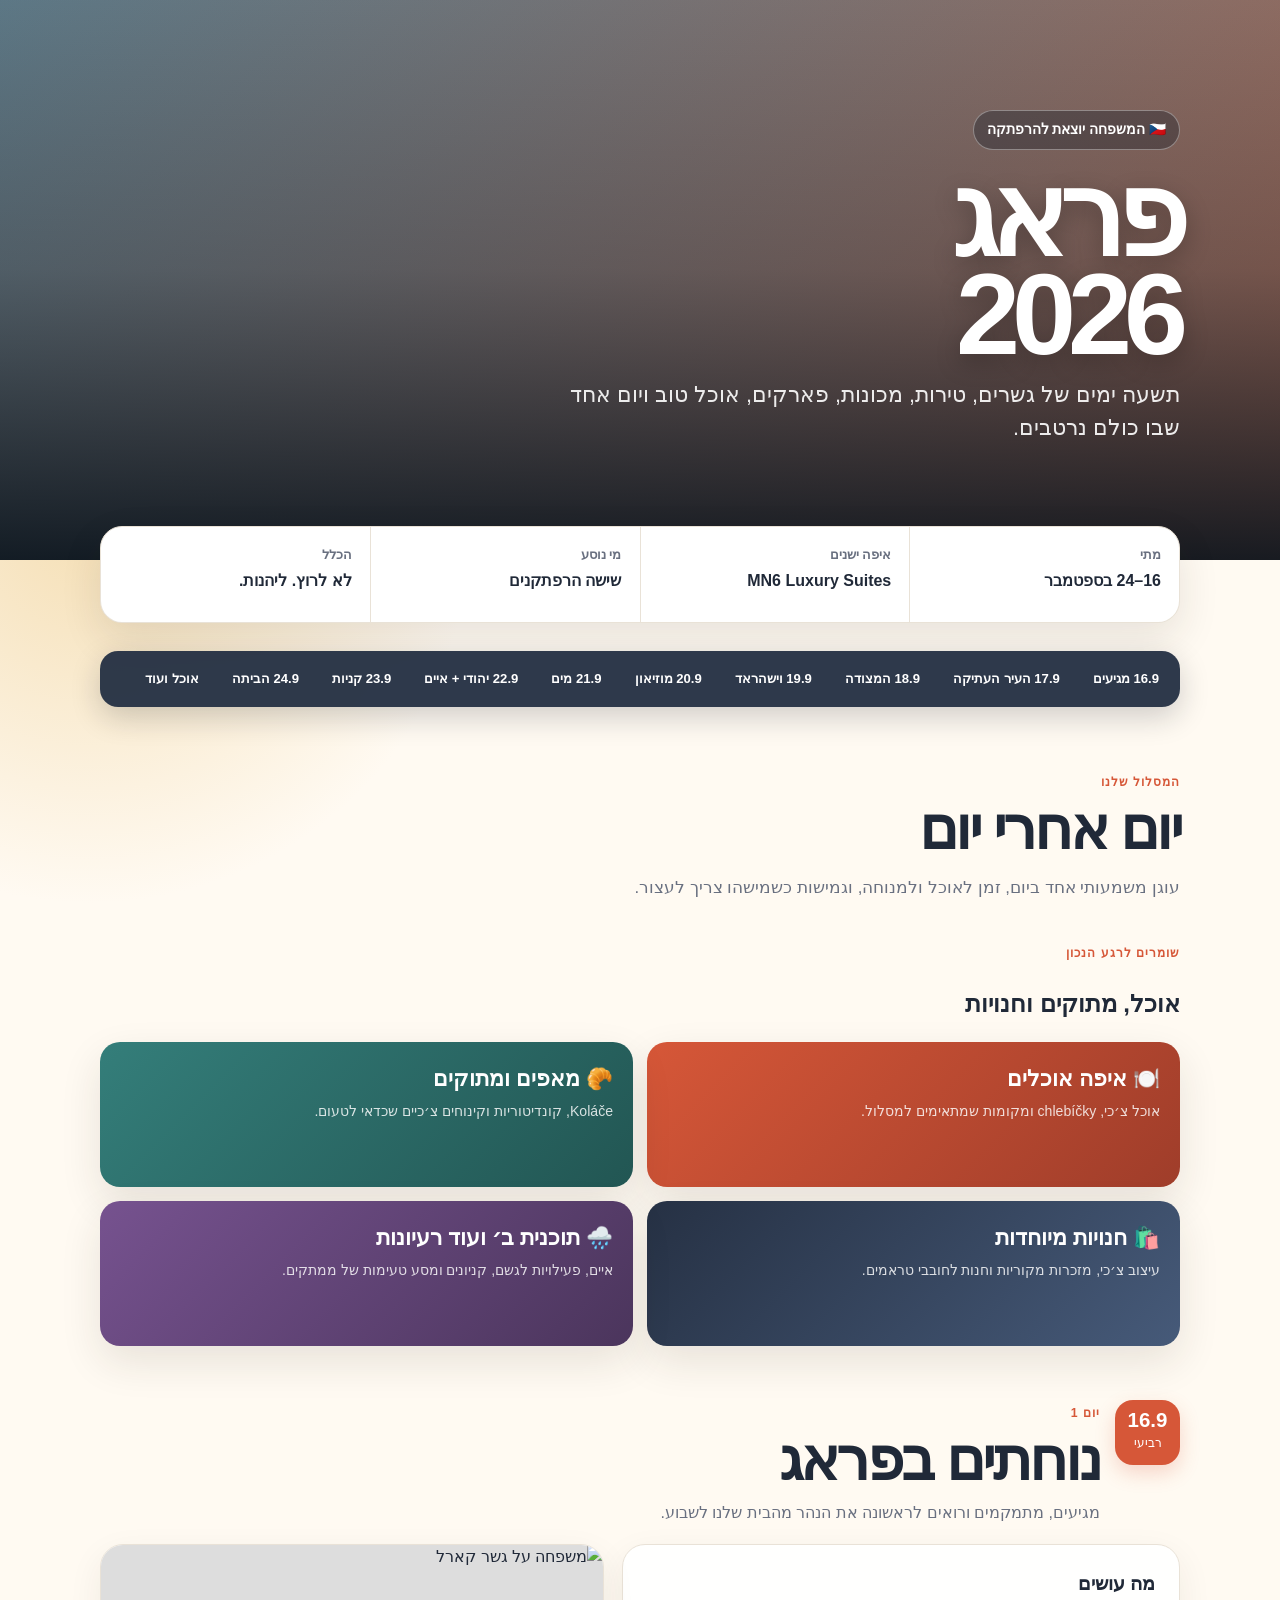
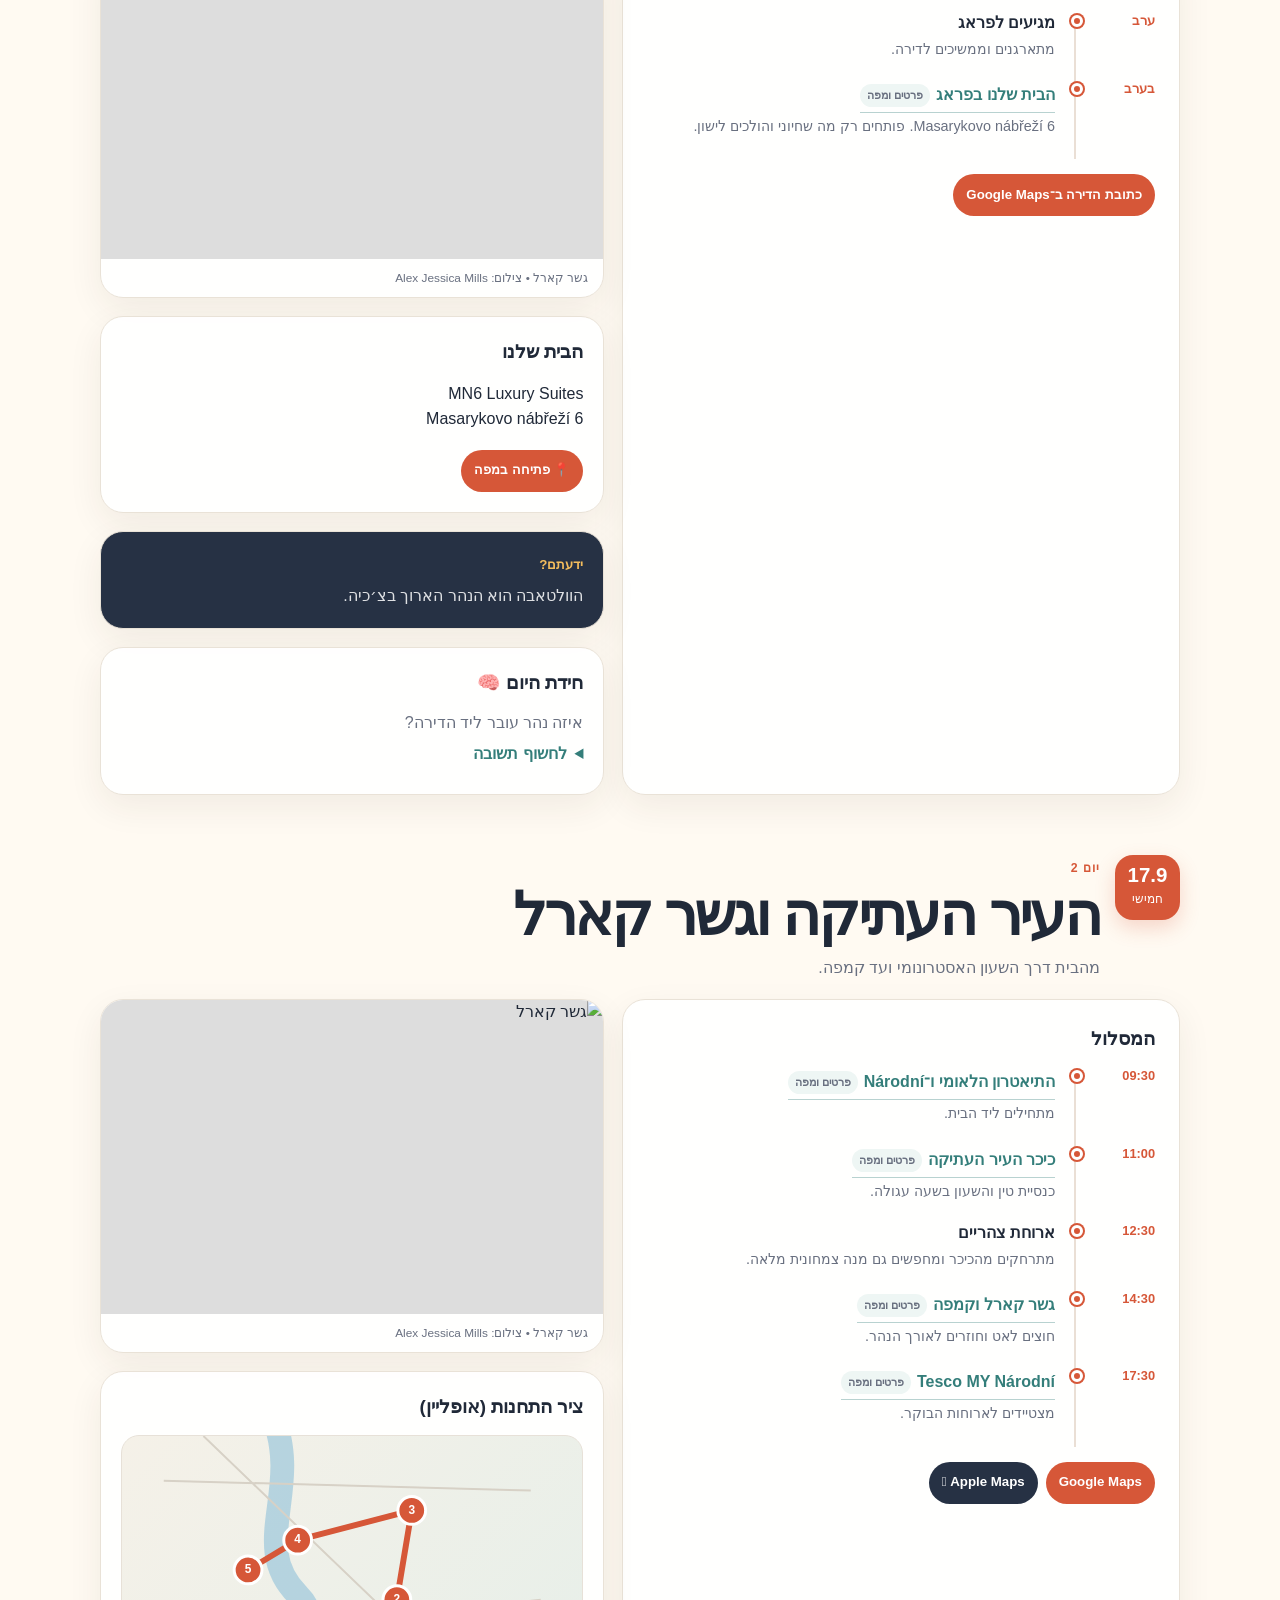
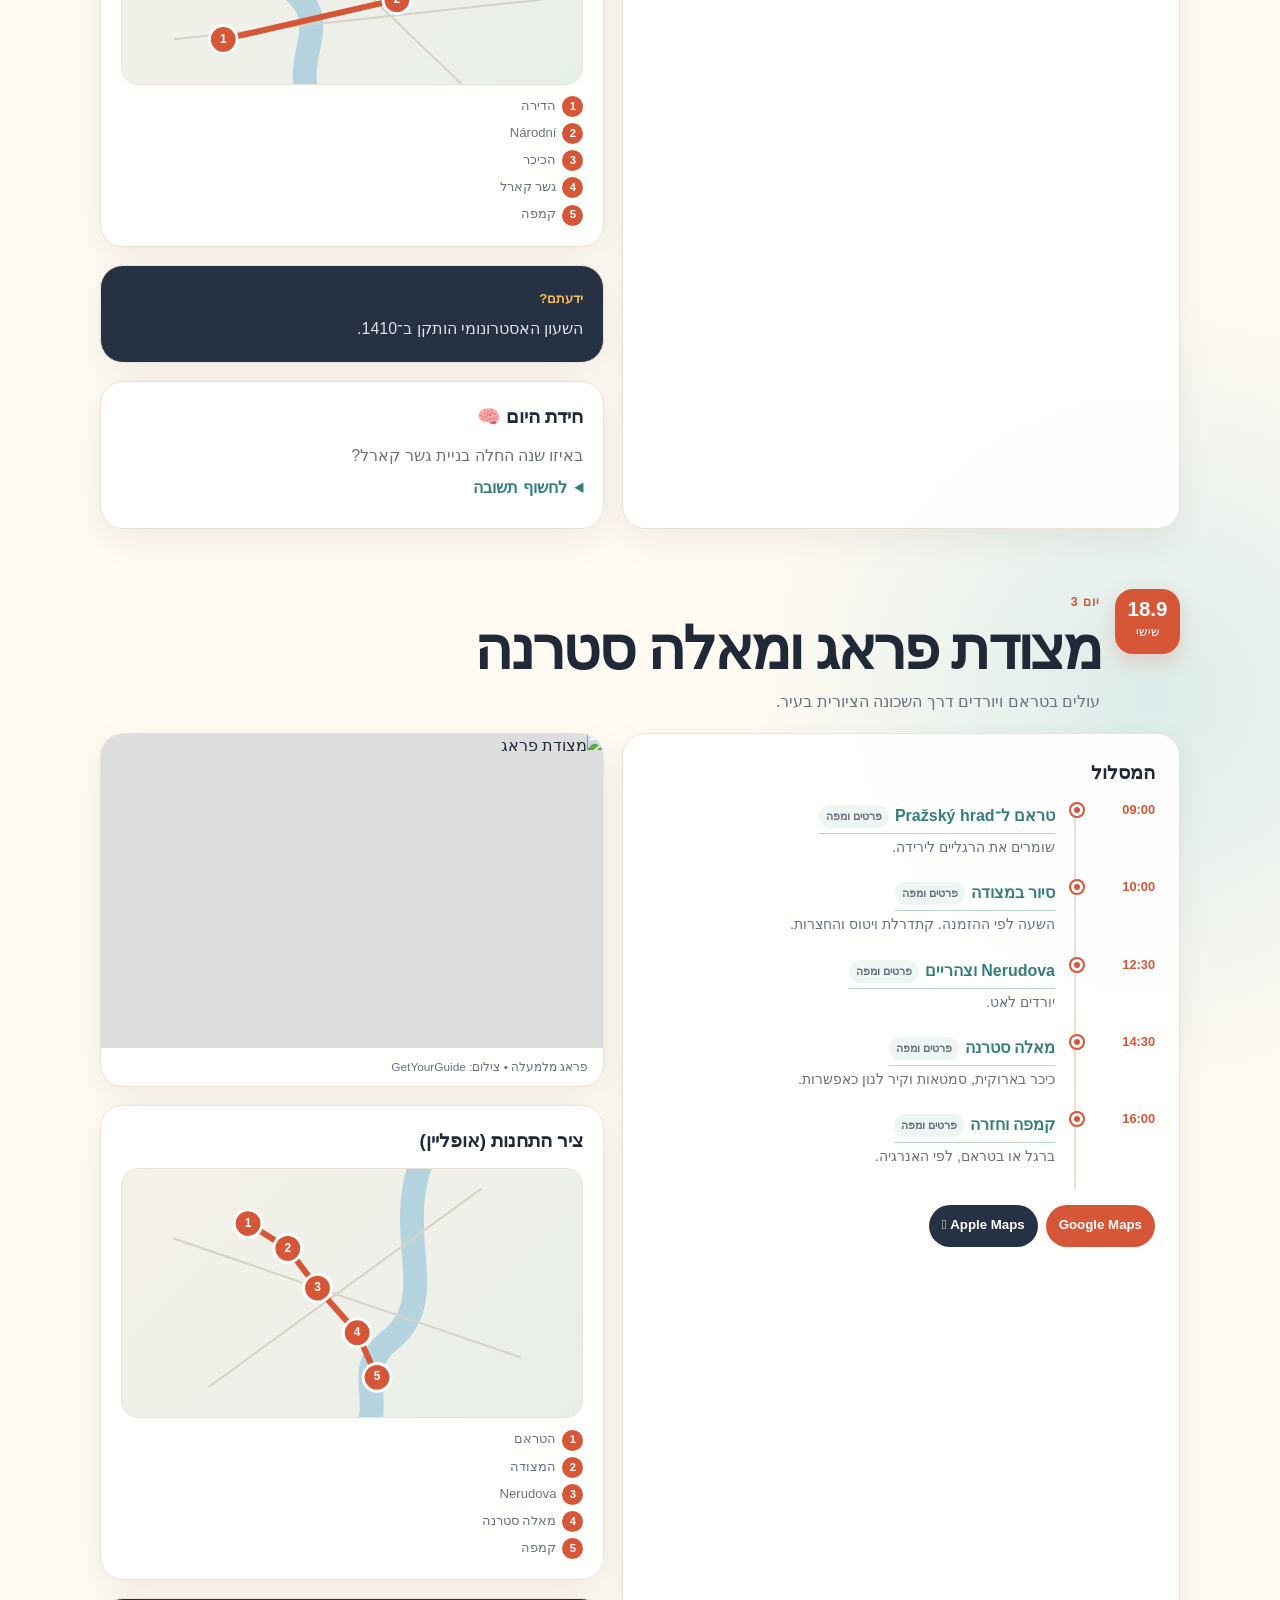
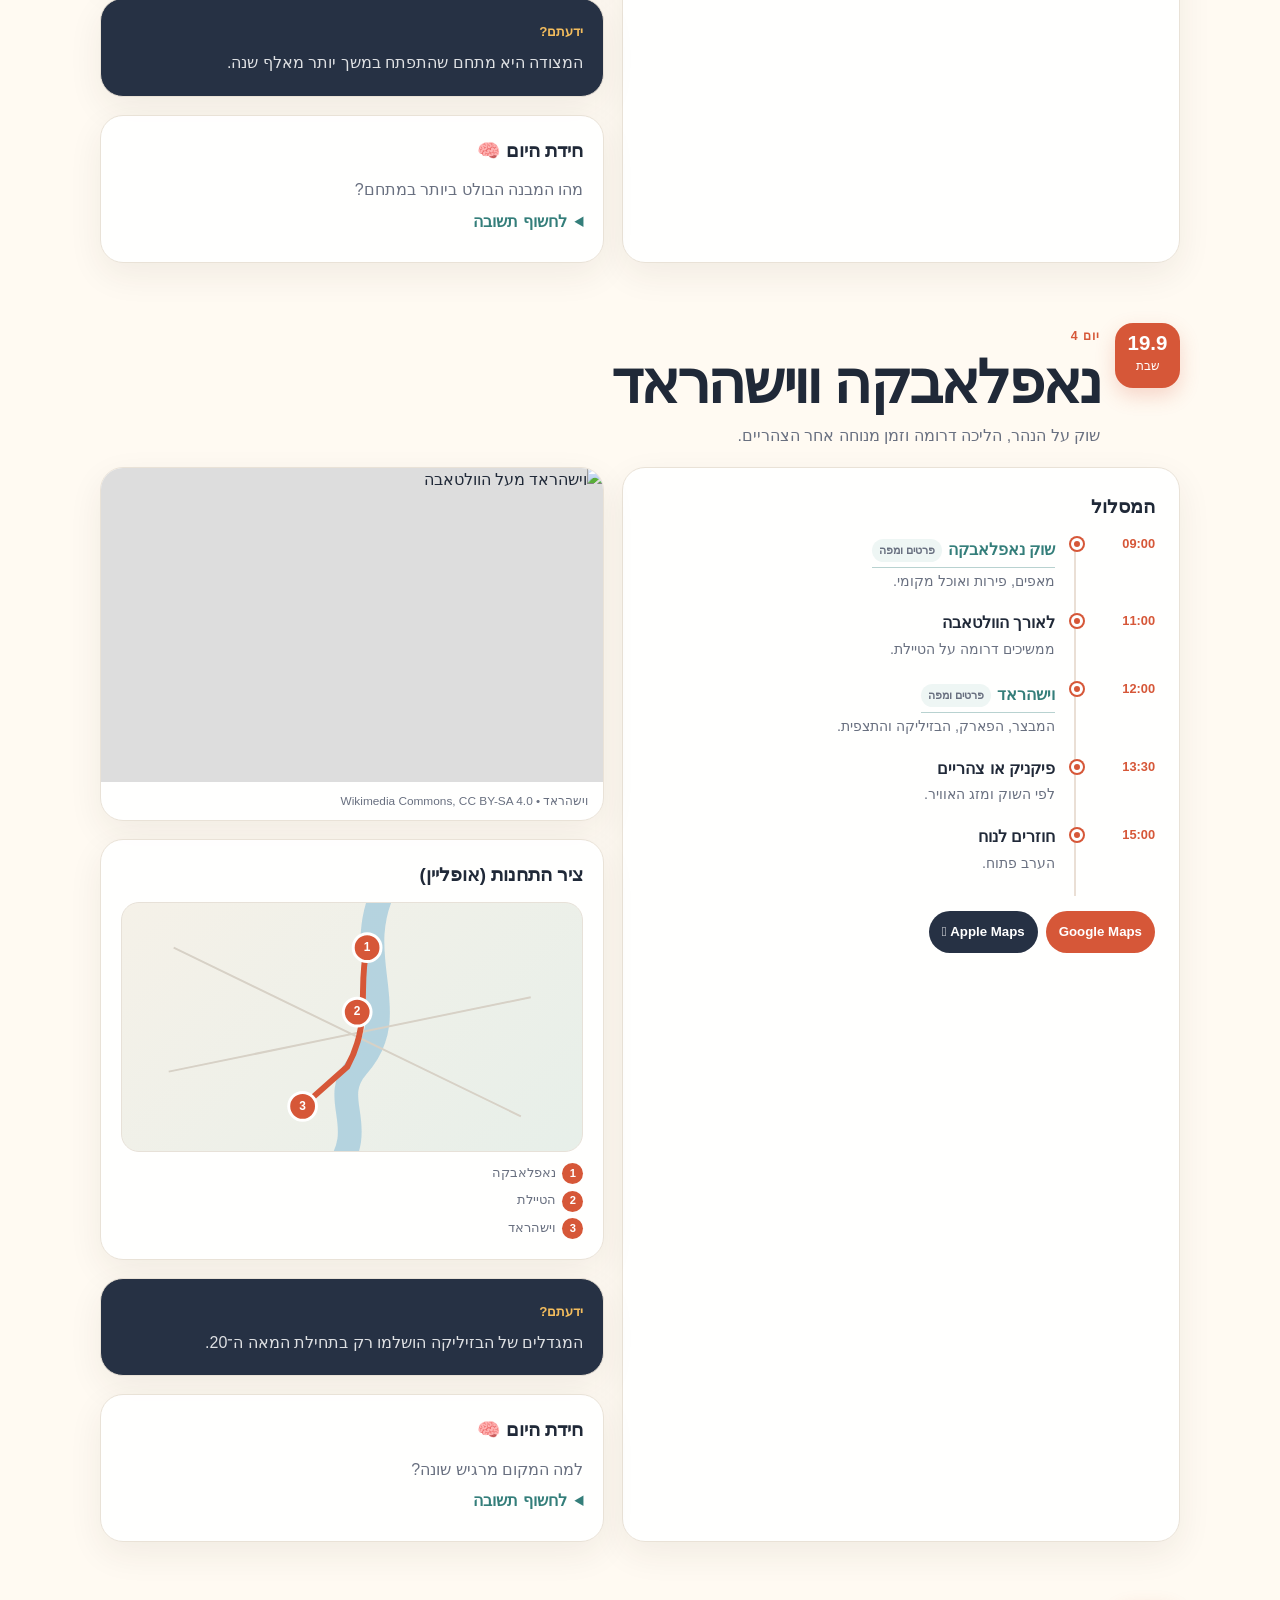
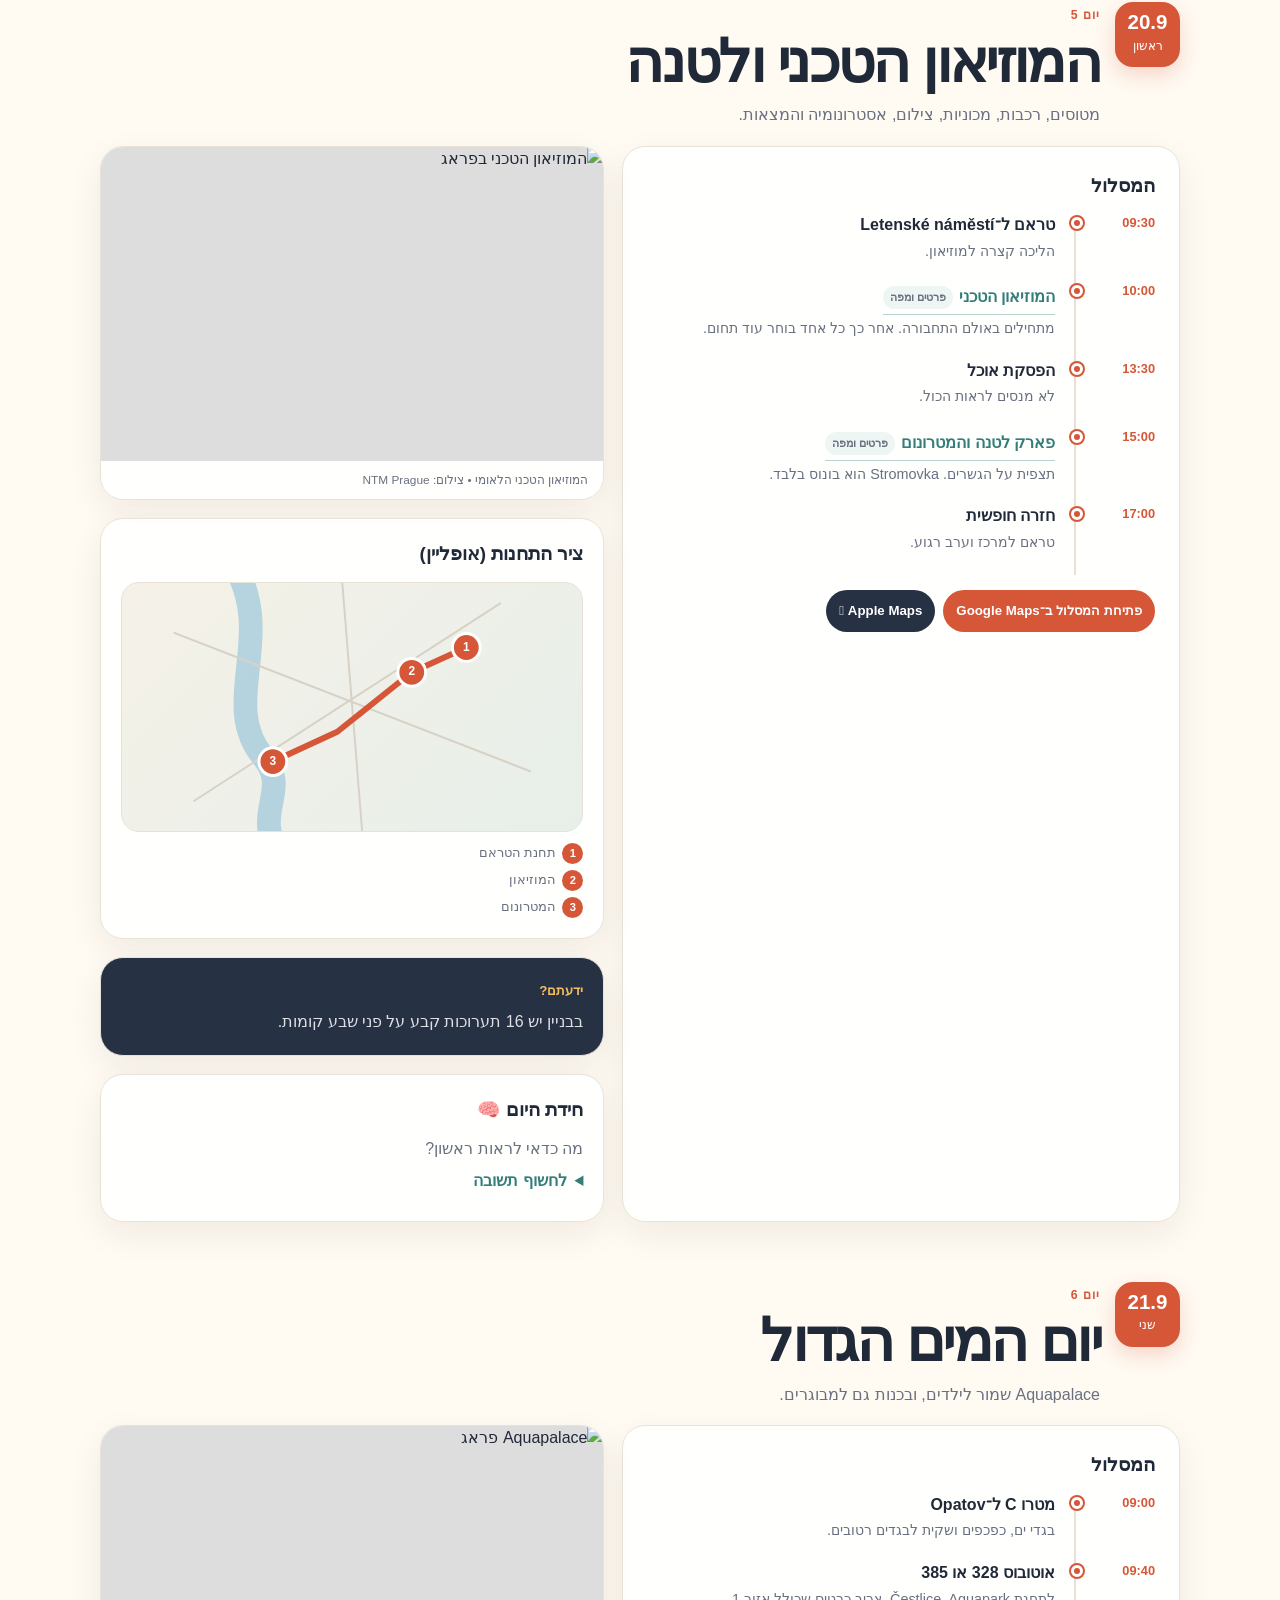
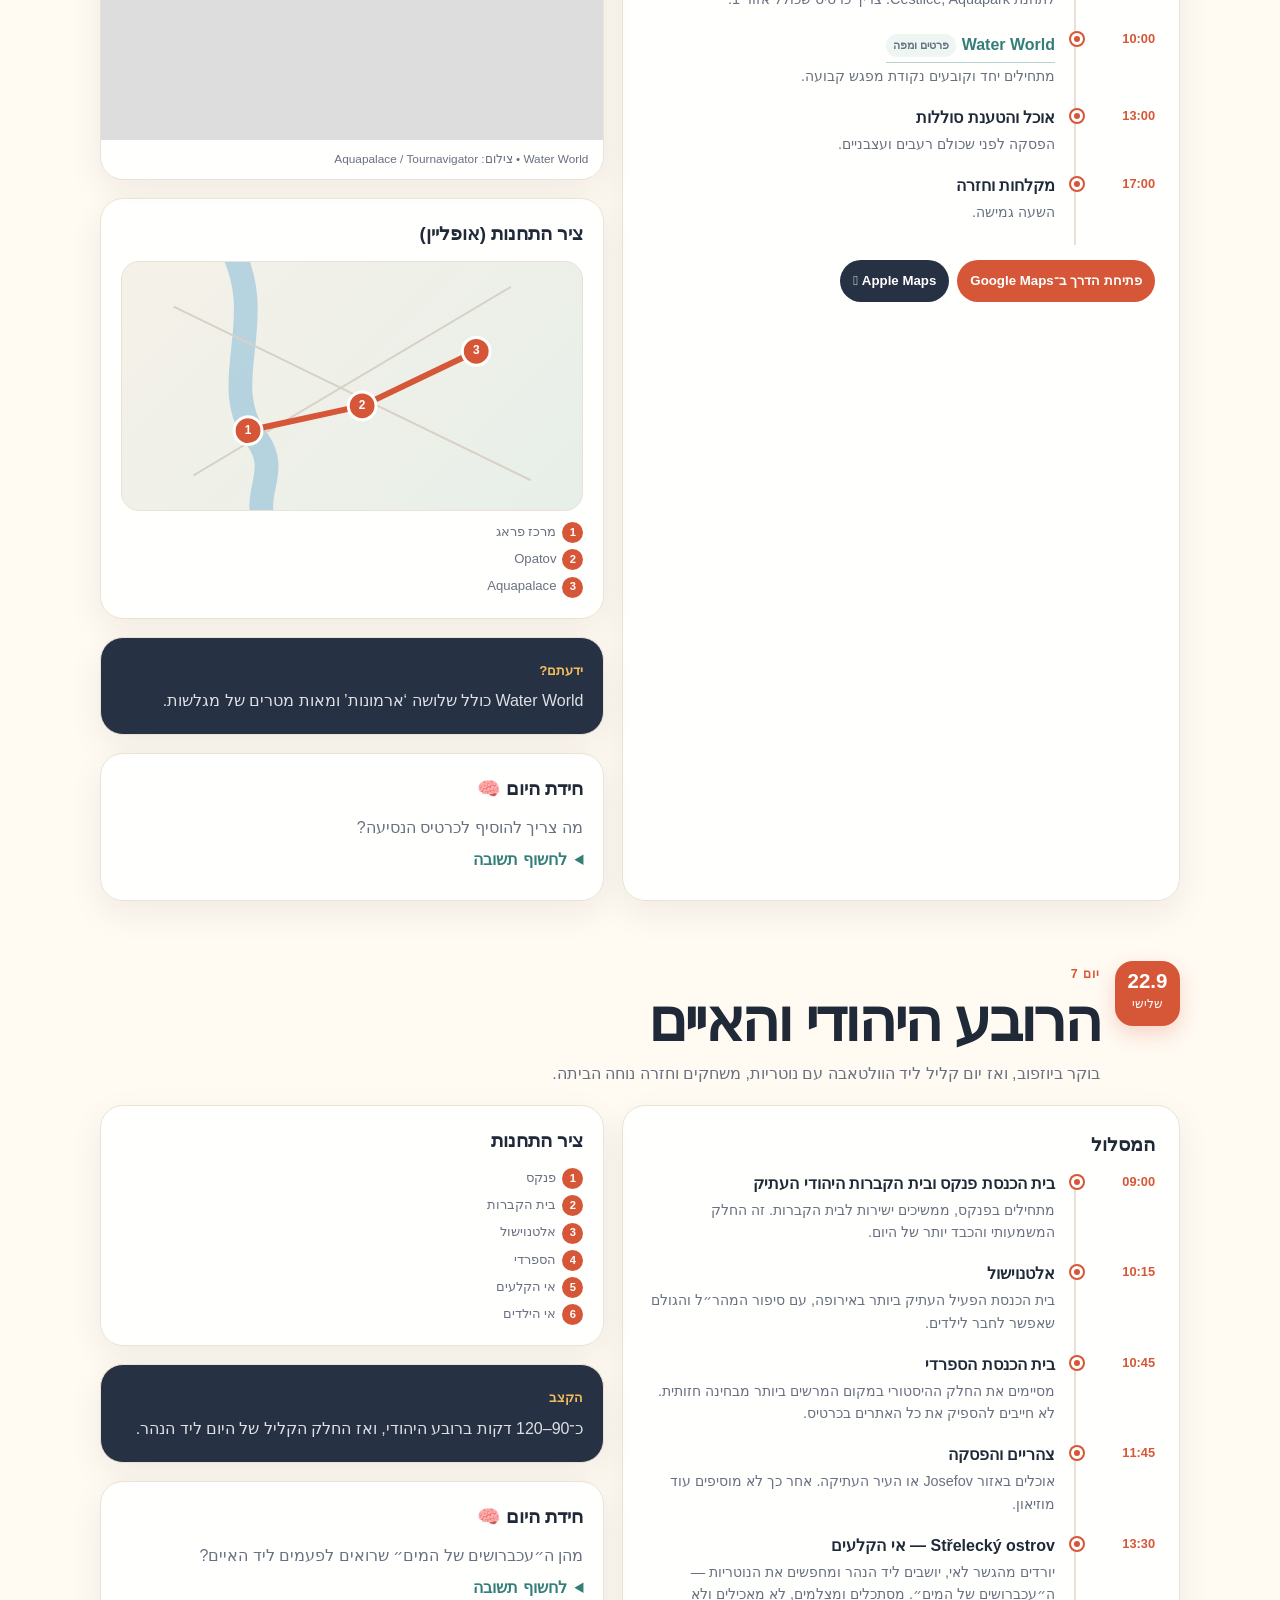
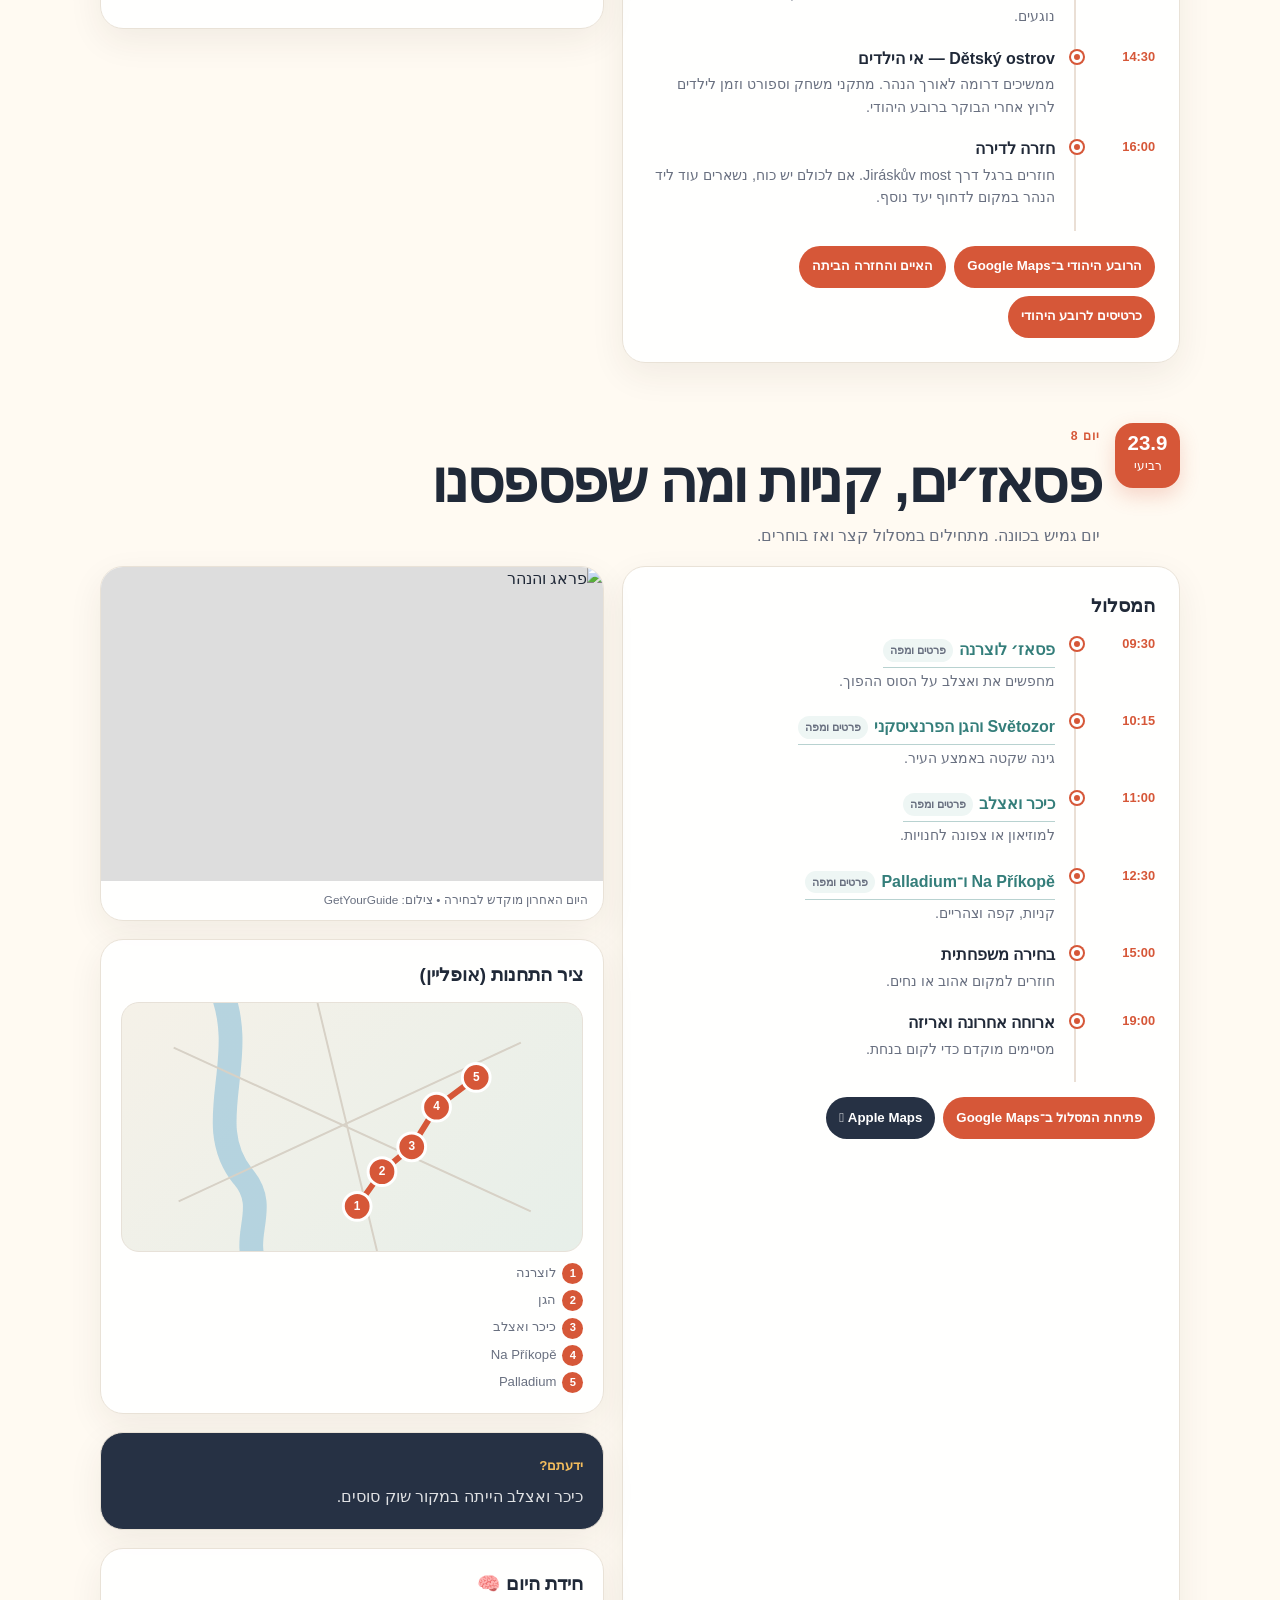
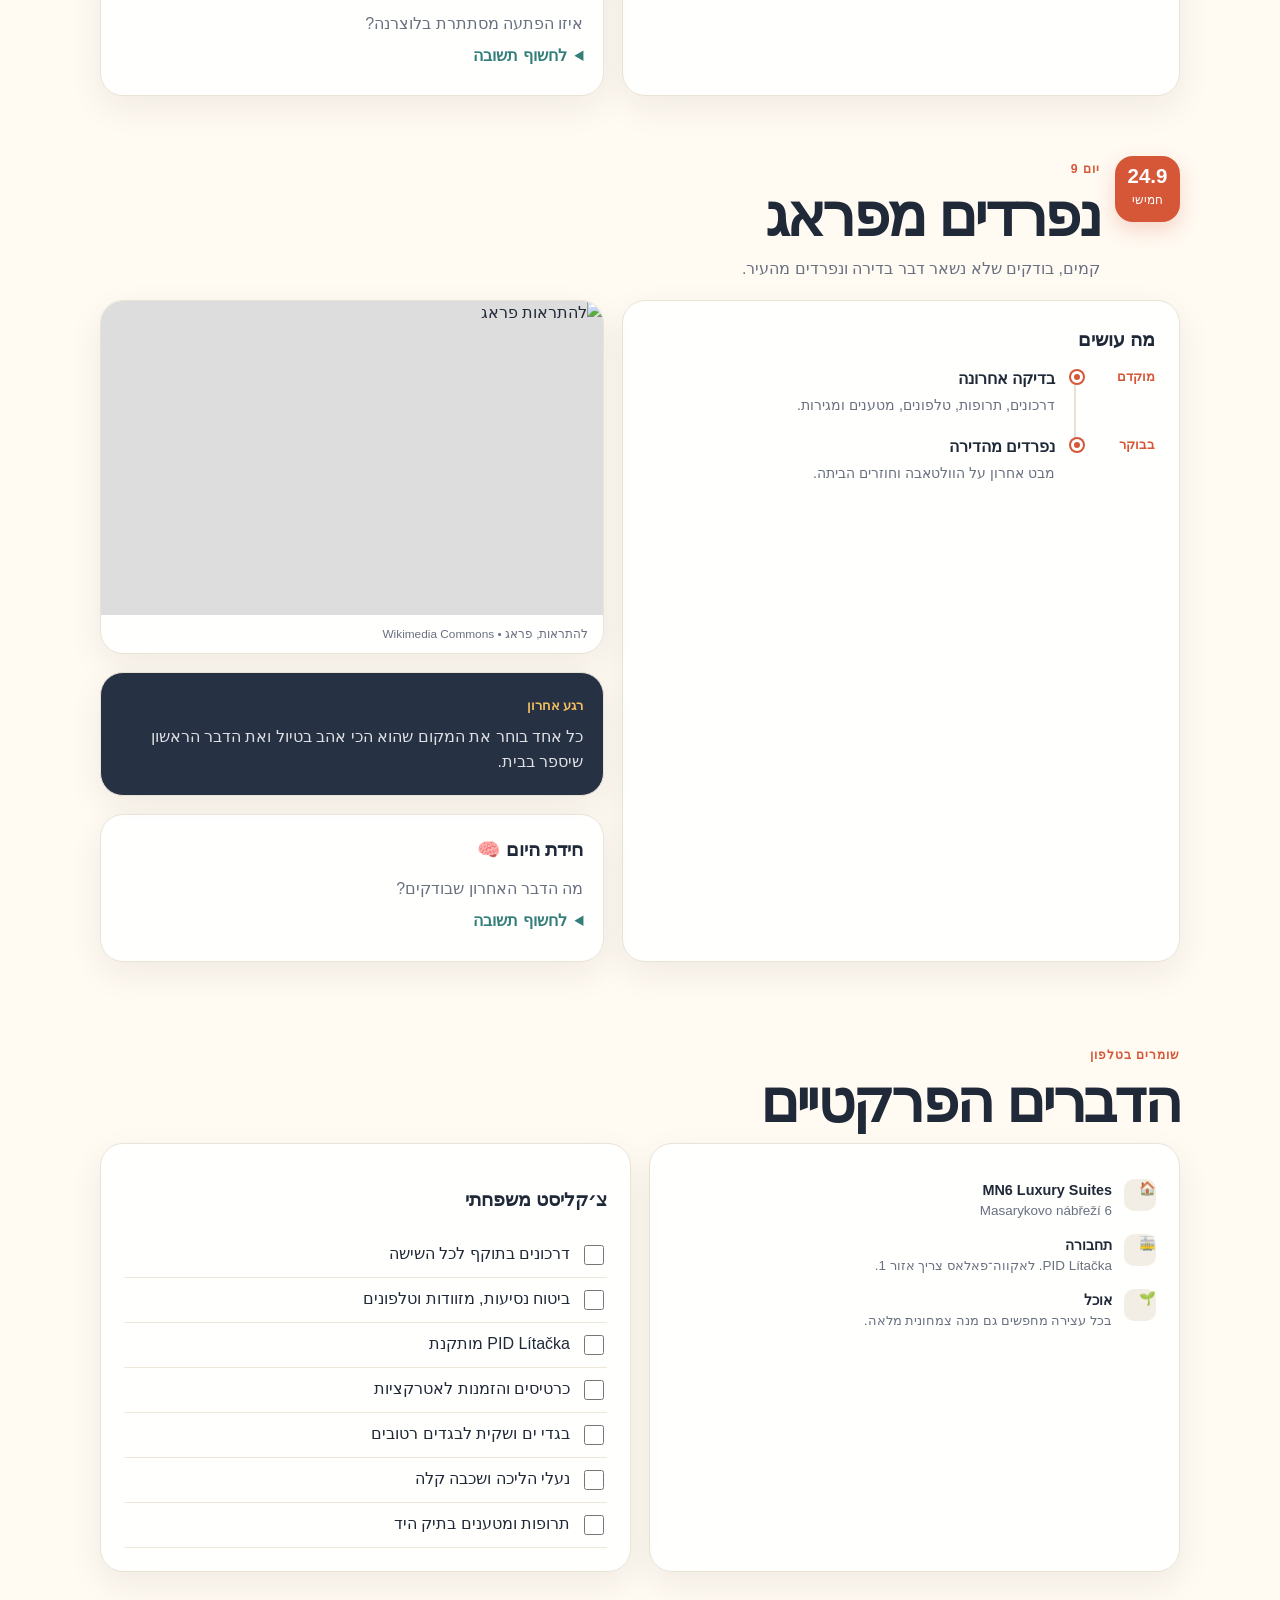
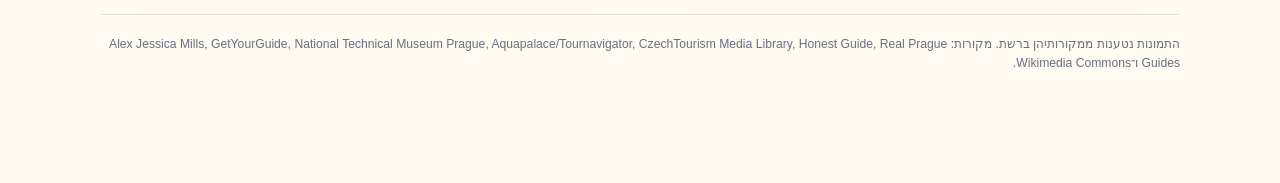
==== commit 5c8179b1: "Replace Sep 22 Pruhonice with Jewish Quarter and islands" ====
--- a/index.html
+++ b/index.html
@@ -51,7 +51,7 @@
 <a href="#d19">19.9 וישהראד</a>
 <a href="#d20">20.9 מוזיאון</a>
 <a href="#d21">21.9 מים</a>
-<a href="#d22">22.9 טבע</a>
+<a href="#d22">22.9 יהודי + איים</a>
 <a href="#d23">23.9 קניות</a>
 <a href="#d24">24.9 הביתה</a>
 <a href="#recommendations">אוכל ועוד</a>
@@ -715,8 +715,8 @@
 </div>
 <div class="day-title">
 <span class="kicker">יום 7</span>
-<h2>פארק פרוהוניצה</h2>
-<p>טירה, אגמים ושבילים בקצב שמתאים ליום שאחרי המים.</p>
+<h2>הרובע היהודי והאיים</h2>
+<p>בוקר ביוזפוב, ואז יום קליל ליד הוולטאבה עם נוטריות, משחקים וחזרה נוחה הביתה.</p>
 </div>
 </div>
 <div class="day-layout">
@@ -724,99 +724,88 @@
 <h3>המסלול</h3>
 <div class="stop">
 <span class="time">09:00</span>
-<i class="dot">
-</i>
-<div>
-<strong>מטרו C ל־Opatov</strong>
-<p>צריך כרטיס שכולל אזור 1.</p>
-</div>
-</div>
-<div class="stop">
-<span class="time">09:40</span>
-<i class="dot">
-</i>
-<div>
-<strong>אוטובוס 357, 363 או 385</strong>
-<p>לתחנת Průhonice.</p>
-</div>
-</div>
-<div class="stop">
-<span class="time">10:00</span>
-<i class="dot">
-</i>
-<div>
-<strong><a class="place-detail" href="places.html#pruhonice">הטירה והמסלול הקצר</a></strong>
-<p>בוחרים מסלול לפי האנרגיה.</p>
-</div>
-</div>
-<div class="stop">
-<span class="time">12:00</span>
-<i class="dot">
-</i>
-<div>
-<strong><a class="place-detail" href="places.html#pruhonice">אגמים ושבילי יער</a></strong>
-<p>פיקניק, תמונות ונעליים שלא מפחדות מבוץ.</p>
+<i class="dot"></i>
+<div>
+<strong>בית הכנסת פנקס ובית הקברות היהודי העתיק</strong>
+<p>מתחילים בפנקס, ממשיכים ישירות לבית הקברות. זה החלק המשמעותי והכבד יותר של היום.</p>
+</div>
+</div>
+<div class="stop">
+<span class="time">10:15</span>
+<i class="dot"></i>
+<div>
+<strong>אלטנוישול</strong>
+<p>בית הכנסת הפעיל העתיק ביותר באירופה, עם סיפור המהר״ל והגולם שאפשר לחבר לילדים.</p>
+</div>
+</div>
+<div class="stop">
+<span class="time">10:45</span>
+<i class="dot"></i>
+<div>
+<strong>בית הכנסת הספרדי</strong>
+<p>מסיימים את החלק ההיסטורי במקום המרשים ביותר מבחינה חזותית. לא חייבים להספיק את כל האתרים בכרטיס.</p>
+</div>
+</div>
+<div class="stop">
+<span class="time">11:45</span>
+<i class="dot"></i>
+<div>
+<strong>צהריים והפסקה</strong>
+<p>אוכלים באזור Josefov או העיר העתיקה. אחר כך לא מוסיפים עוד מוזיאון.</p>
+</div>
+</div>
+<div class="stop">
+<span class="time">13:30</span>
+<i class="dot"></i>
+<div>
+<strong>Střelecký ostrov — אי הקלעים</strong>
+<p>יורדים מהגשר לאי, יושבים ליד הנהר ומחפשים את הנוטריות — ה״עכברושים של המים״. מסתכלים ומצלמים, לא מאכילים ולא נוגעים.</p>
 </div>
 </div>
 <div class="stop">
 <span class="time">14:30</span>
-<i class="dot">
-</i>
-<div>
-<strong>קפה וחזרה</strong>
-<p>מסיימים ליד הטירה.</p>
+<i class="dot"></i>
+<div>
+<strong>Dětský ostrov — אי הילדים</strong>
+<p>ממשיכים דרומה לאורך הנהר. מתקני משחק וספורט וזמן לילדים לרוץ אחרי הבוקר ברובע היהודי.</p>
+</div>
+</div>
+<div class="stop">
+<span class="time">16:00</span>
+<i class="dot"></i>
+<div>
+<strong>חזרה לדירה</strong>
+<p>חוזרים ברגל דרך Jiráskův most. אם לכולם יש כוח, נשארים עוד ליד הנהר במקום לדחוף יעד נוסף.</p>
 </div>
 </div>
 <div class="links">
-<a class="map-link" href="https://www.google.com/maps/dir/?api=1&origin=Opatov+Metro+Prague&destination=Pruhonice+Castle&travelmode=transit">פתיחת הדרך ב־Google Maps</a>
-<a class="map-link apple" href="https://maps.apple.com/?q=Pruhonice+Park+Czechia"> Apple Maps</a>
+<a class="map-link" href="https://www.google.com/maps/dir/?api=1&origin=Pinkas+Synagogue+Prague&destination=Spanish+Synagogue+Prague&waypoints=Old+Jewish+Cemetery+Prague%7COld-New+Synagogue+Prague&travelmode=walking">הרובע היהודי ב־Google Maps</a>
+<a class="map-link" href="https://www.google.com/maps/dir/?api=1&origin=Strelecky+ostrov+Prague&destination=Masarykovo+nabrezi+6+Prague&waypoints=Detsky+ostrov+Prague&travelmode=walking">האיים והחזרה הביתה</a>
+<a class="map-link" href="https://www.jewishmuseum.cz/en/e-shop-en/tickets/jewish-town-of-prague/">כרטיסים לרובע היהודי</a>
 </div>
 </article>
 <aside class="day-side">
-<div class="card">
-<img class="photo" src="https://d39o3fosqm9uio.cloudfront.net/accounts/475/files/01HJ5FVE446GZD8WK7PPZ79KPZ/316154-preview.webp?v=63870439237" alt="טירת פרוהוניצה והאגם">
-<div class="caption">הטירה והפארק • צילום: CzechTourism Media Library</div>
-</div>
 <div class="card side">
-<h3>ציר התחנות (אופליין)</h3>
-<div class="route-map">
-<svg viewBox="0 0 400 250">
-<path class="river" d="M55,-20C85,70 40,125 75,190C95,225 70,240 90,275"/>
-<path class="streets" d="M20,45L380,210M40,220L360,25"/>
-<path class="route" d="M80,180L195,150L300,105L335,140L280,195"/>
-<g class="pin">
-<circle cx="80" cy="180" r="14"/>
-<text x="80" y="180">1</text>
-<circle cx="195" cy="150" r="14"/>
-<text x="195" y="150">2</text>
-<circle cx="300" cy="105" r="14"/>
-<text x="300" y="105">3</text>
-<circle cx="280" cy="195" r="14"/>
-<text x="280" y="195">4</text>
-</g>
-</svg>
-</div>
+<h3>ציר התחנות</h3>
 <div class="legend">
-<span>
-<b>1</b>Opatov</span>
-<span>
-<b>2</b>תחנת Průhonice</span>
-<span>
-<b>3</b>הטירה</span>
-<span>
-<b>4</b>האגמים</span>
+<span><b>1</b>פנקס</span>
+<span><b>2</b>בית הקברות</span>
+<span><b>3</b>אלטנוישול</span>
+<span><b>4</b>הספרדי</span>
+<span><b>5</b>אי הקלעים</span>
+<span><b>6</b>אי הילדים</span>
 </div>
 </div>
 <div class="card side fact">
-<small>ידעתם?</small>
-<p>בספטמבר הפארק פתוח מדי יום עד 20:00.</p>
+<small>הקצב</small>
+<p>כ־90–120 דקות ברובע היהודי, ואז החלק הקליל של היום ליד הנהר.</p>
 </div>
 <div class="card side quiz">
 <h3>חידת היום 🧠</h3>
-<p>מה הופך את הפארק למיוחד?</p>
+<p>מהן ה״עכברושים של המים״ שרואים לפעמים ליד האיים?</p>
 <details>
 <summary>לחשוף תשובה</summary>
-<p>הוא חלק מאתר מורשת עולמית של אונסק״ו.</p>
+<p>נוטריות (coypu) — מכרסמים חצי־מימיים.</p>
 </details>
 </div>
 </aside>
@@ -1020,7 +1009,7 @@
 <span class="icon">🚋</span>
 <div>
 <strong>תחבורה</strong>
-<span>PID Lítačka. לפרוהוניצה ולאקווה־פאלאס צריך אזור 1.</span>
+<span>PID Lítačka. לאקווה־פאלאס צריך אזור 1.</span>
 </div>
 </div>
 <div class="info">
